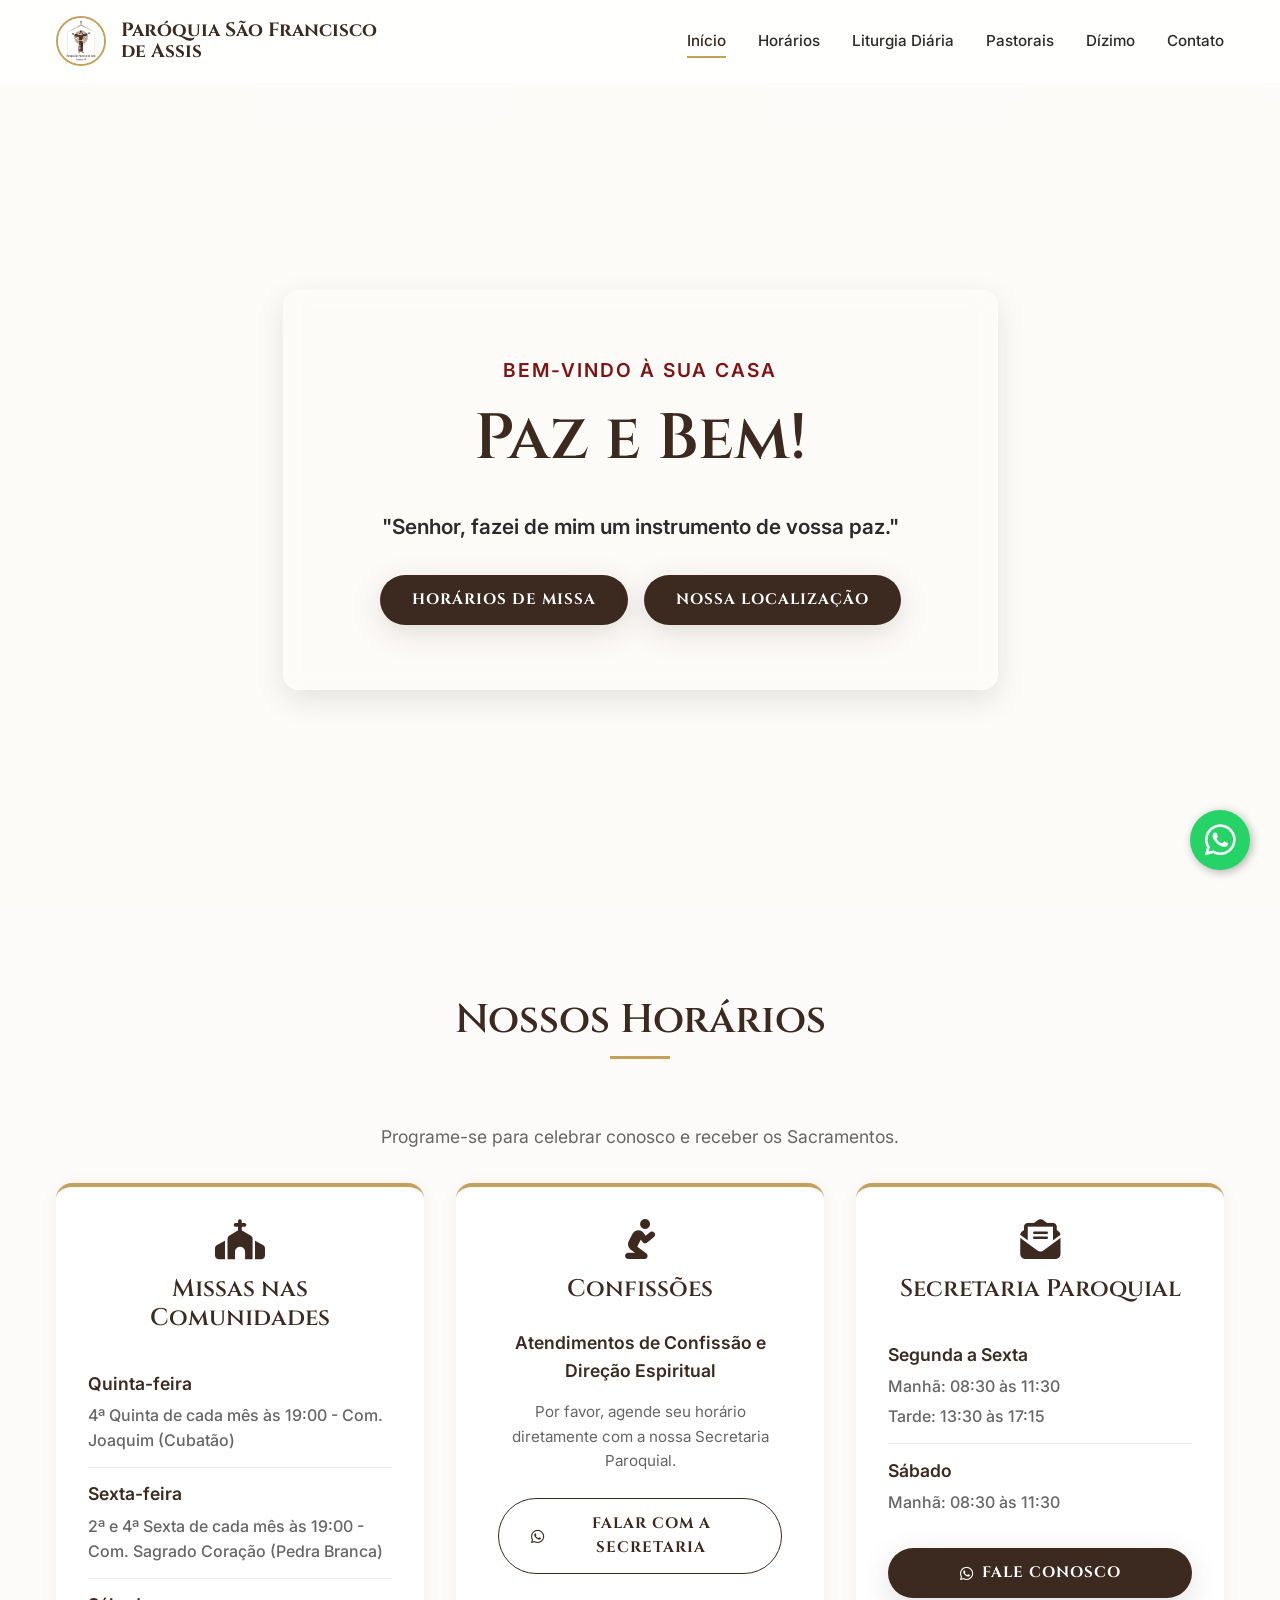
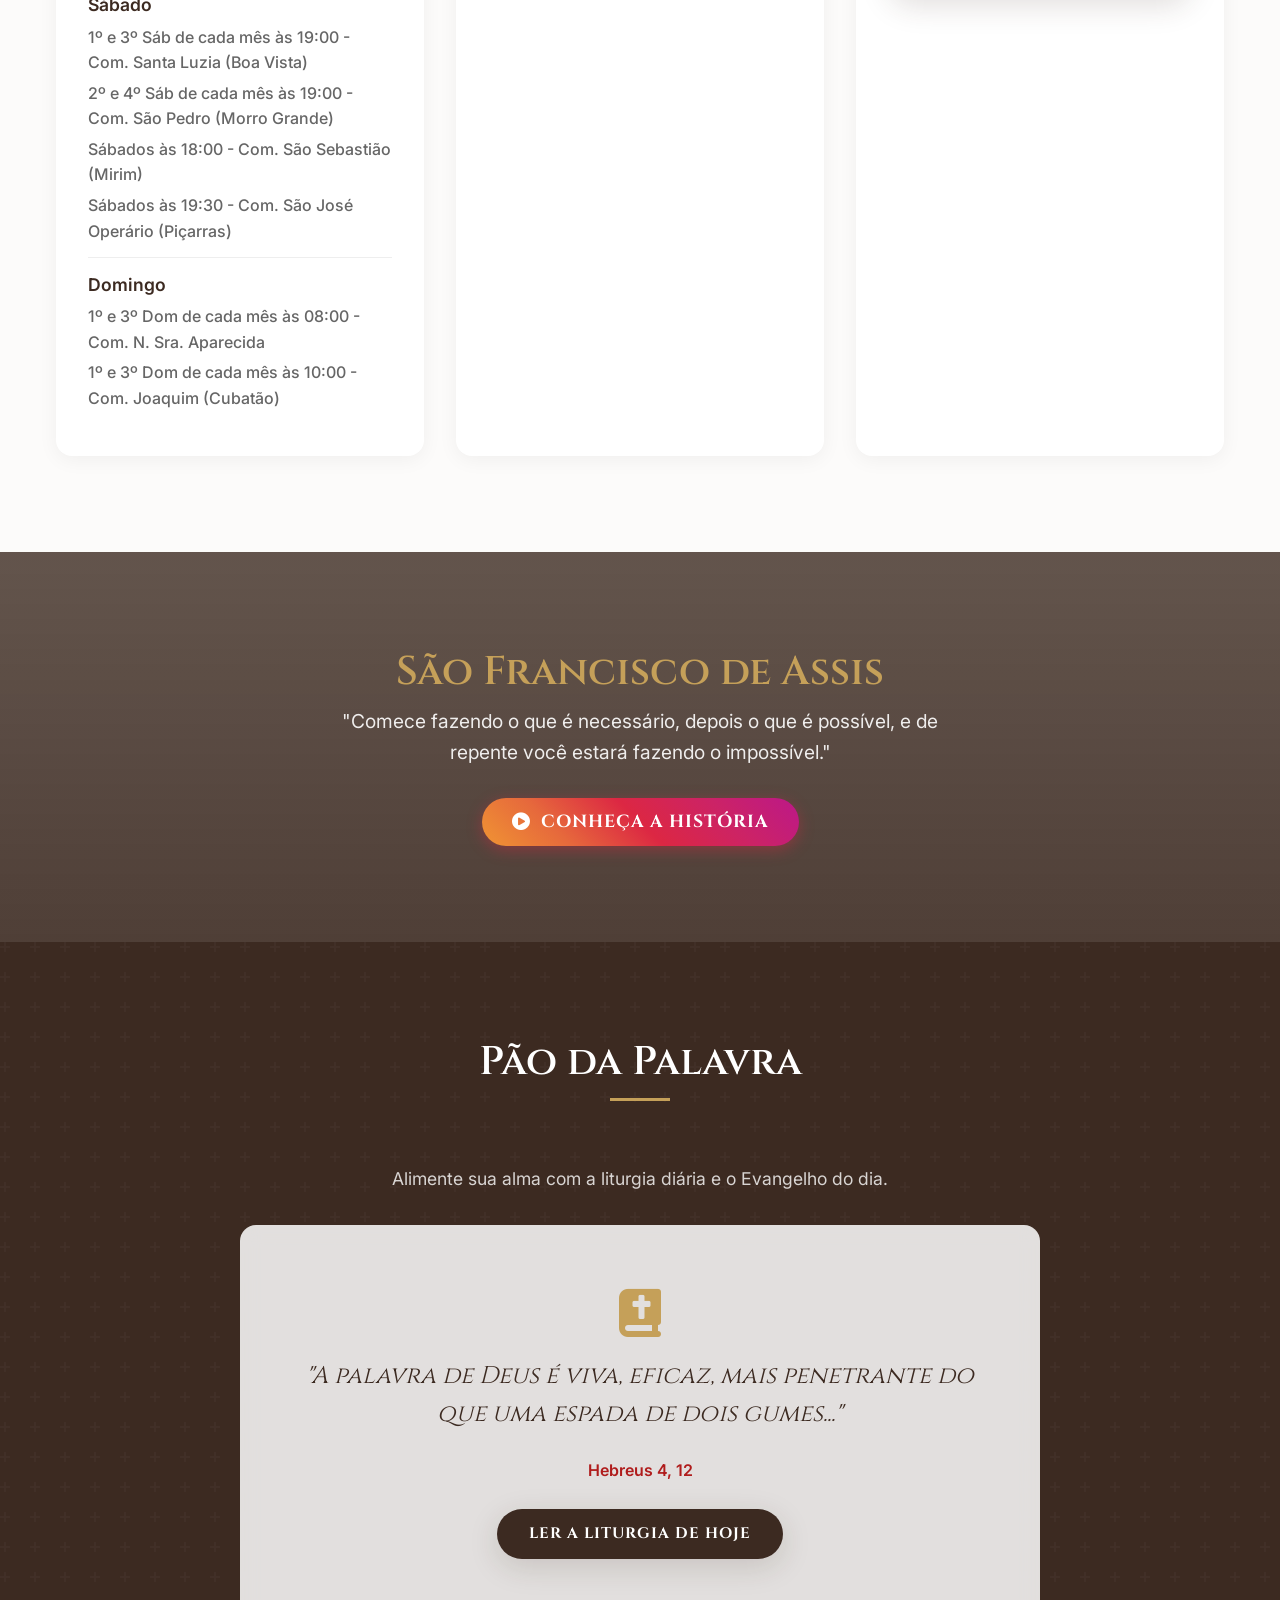
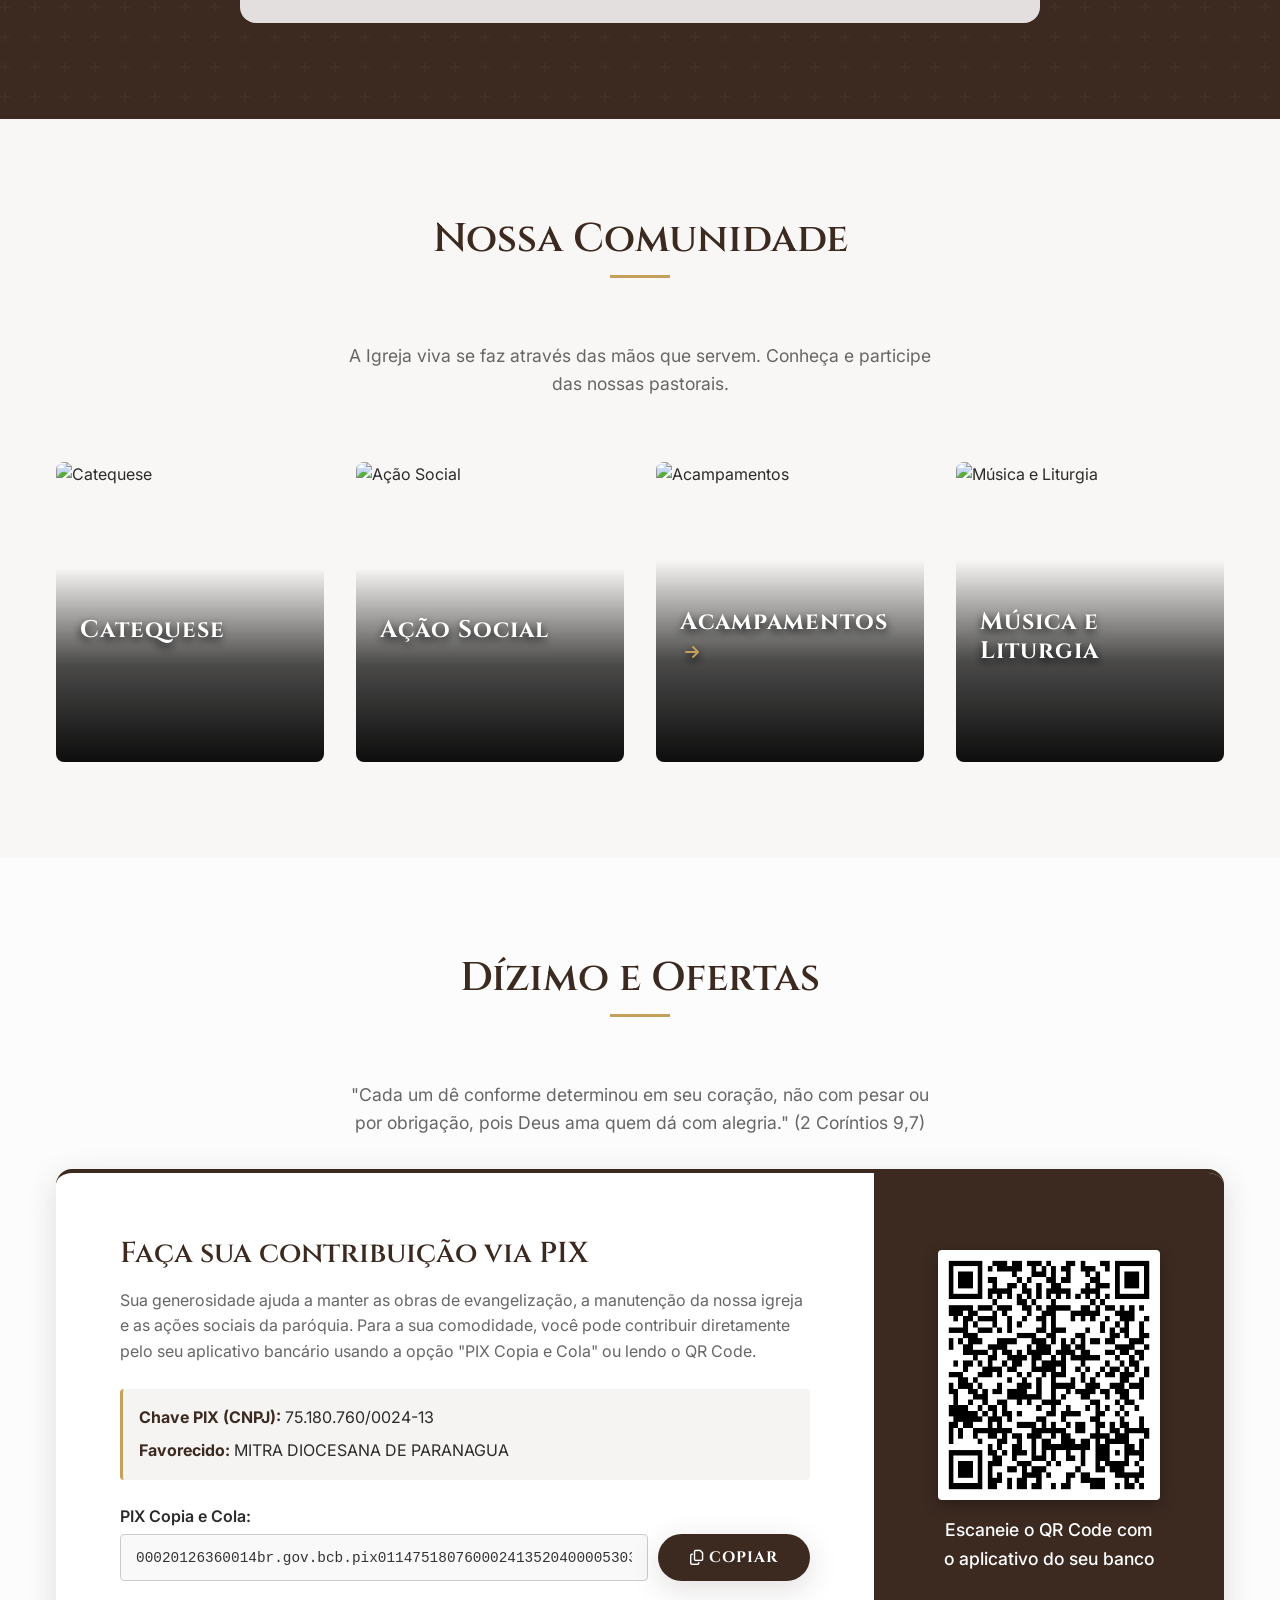
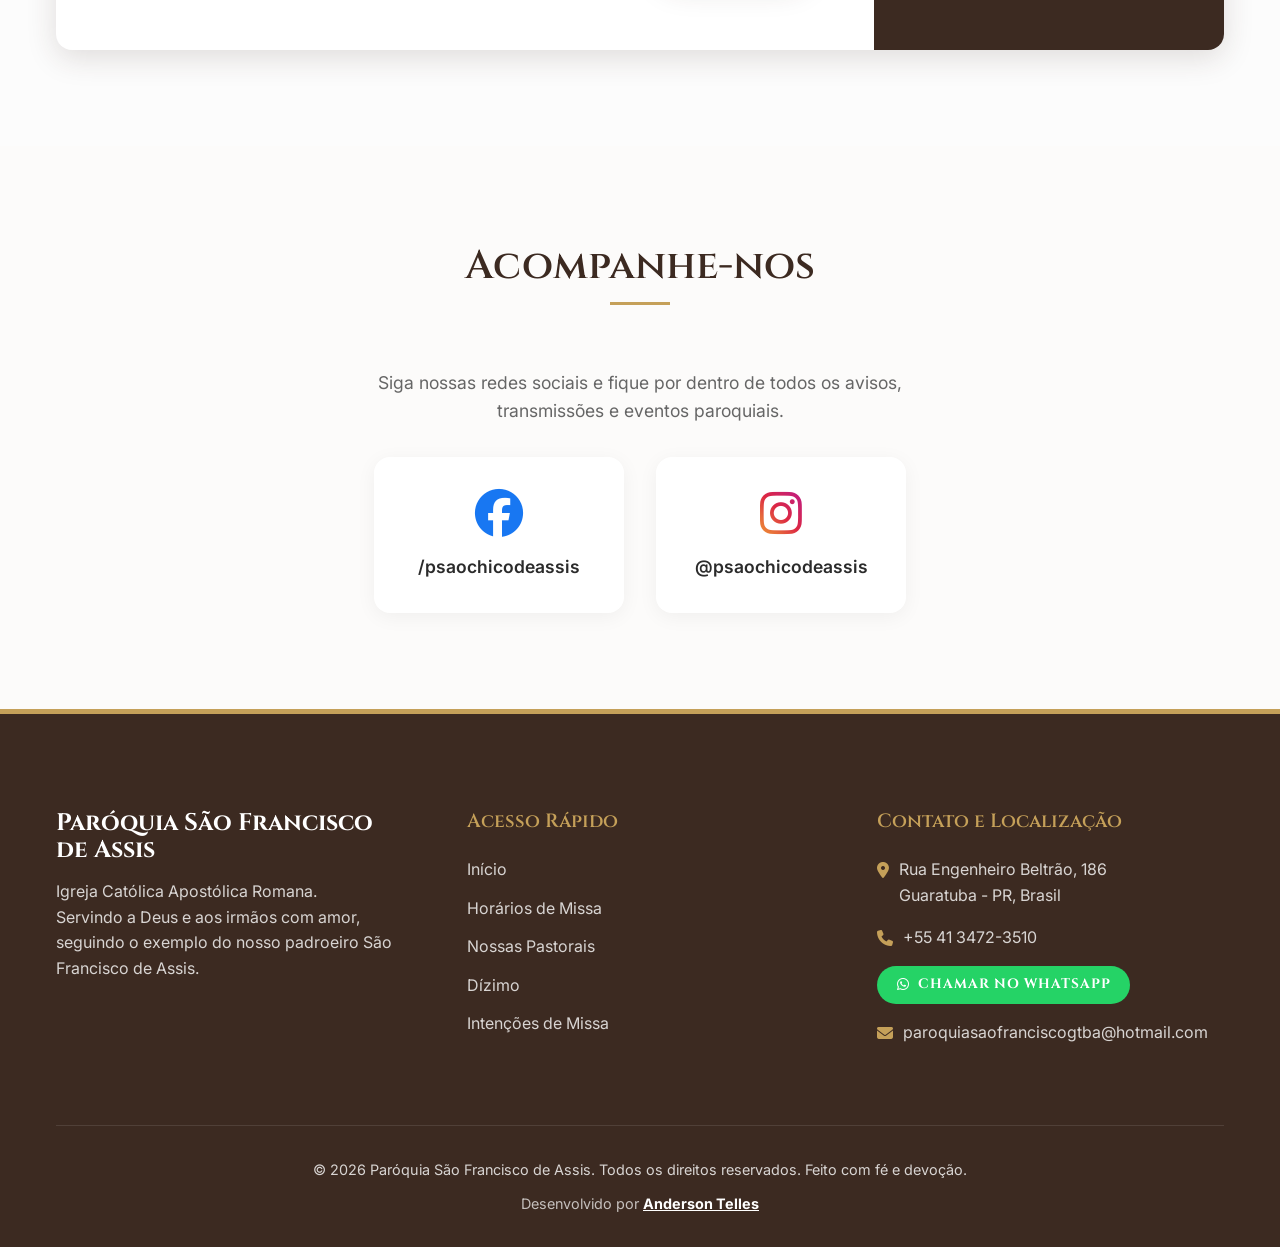
==== index.html @ e95c2e6b "style: cor do subtítulo de confissões e links diretos pro WhatsApp" ====
<!DOCTYPE html>
<html lang="pt-BR">
<head>
    <meta charset="UTF-8">
    <meta name="viewport" content="width=device-width, initial-scale=1.0">
    <title>Paróquia São Francisco de Assis | Guaratuba - PR</title>
    <meta name="description" content="Bem-vindo à Paróquia São Francisco de Assis. Fique por dentro dos horários de missa, sacramentos, liturgia diária e atividades da nossa comunidade.">
    <meta name="robots" content="index, follow">
    <link rel="canonical" href="https://psaofranciscodeassisgtba.com.br/">
    
    <!-- Schema.org JSON-LD para o Google entender que é uma Igreja e exibir Rich Snippets -->
    <script type="application/ld+json">
    {
      "@context": "https://schema.org",
      "@type": "CatholicChurch",
      "name": "Paróquia São Francisco de Assis",
      "image": "https://psaofranciscodeassisgtba.com.br/img/logo.jpg",
      "@id": "https://psaofranciscodeassisgtba.com.br/",
      "url": "https://psaofranciscodeassisgtba.com.br/",
      "telephone": "+554134723510",
      "email": "paroquiasaofranciscogtba@hotmail.com",
      "address": {
        "@type": "PostalAddress",
        "streetAddress": "Rua Engenheiro Beltrão, 186",
        "addressLocality": "Guaratuba",
        "addressRegion": "PR",
        "postalCode": "83280-000",
        "addressCountry": "BR"
      },
      "geo": {
        "@type": "GeoCoordinates",
        "latitude": -25.8878469,
        "longitude": -48.5879046
      }
    }
    </script>
    
    <!-- CSS -->
    <link rel="stylesheet" href="css/style.css?v=5">
    
    <!-- FontAwesome para Ícones -->
    <link rel="stylesheet" href="https://cdnjs.cloudflare.com/ajax/libs/font-awesome/6.4.0/css/all.min.css">
    
    <!-- AOS Animation CSS -->
    <link href="https://unpkg.com/aos@2.3.1/dist/aos.css" rel="stylesheet">
</head>
<body>

    <!-- Header / Navegação -->
    <header class="header">
        <div class="container nav-container">
            <a href="#" class="logo">
                <img src="img/logo.jpg" alt="Logo Paróquia São Francisco de Assis">
                <span class="logo-text">Paróquia São Francisco<br>de Assis</span>
            </a>
            
            <nav class="nav-links">
                <a href="#inicio" class="active">Início</a>
                <a href="#horarios">Horários</a>
                <a href="#liturgia">Liturgia Diária</a>
                <a href="#pastorais">Pastorais</a>
                <a href="#dizimo">Dízimo</a>
                <a href="#contato">Contato</a>
            </nav>
            
            <div class="mobile-toggle">
                <i class="fas fa-bars"></i>
            </div>
        </div>
    </header>

    <!-- Hero Section -->
    <section id="inicio" class="hero">
        <div class="hero-bg"></div>
        <div class="hero-content" data-aos="fade-up" data-aos-duration="1000">
            <span class="hero-subtitle">Bem-vindo à sua Casa</span>
            <h1 class="hero-title">Paz e Bem!</h1>
            <p class="hero-text">"Senhor, fazei de mim um instrumento de vossa paz."</p>
            <div class="hero-buttons">
                <a href="#horarios" class="btn btn-primary">Horários de Missa</a>
                <a href="#contato" class="btn btn-primary">Nossa Localização</a>
            </div>
        </div>
    </section>

    <!-- Horários e Informações -->
    <section id="horarios" class="schedule">
        <div class="container">
            <h2 class="section-title" data-aos="fade-up">Nossos Horários</h2>
            <p class="section-subtitle" data-aos="fade-up" data-aos-delay="100">Programe-se para celebrar conosco e receber os Sacramentos.</p>
            
            <div class="schedule-grid">
                <!-- Missas -->
                <div class="schedule-card" data-aos="fade-up" data-aos-delay="200">
                    <i class="fas fa-church schedule-icon"></i>
                    <h3>Missas nas Comunidades</h3>
                    <div class="time-list">
                        <div class="time-item" style="flex-direction: column; align-items: flex-start; gap: 5px;">
                            <span class="time-day" style="color: var(--color-primary); font-size: 1.1rem;">Quinta-feira</span>
                            <span class="time-hour" style="font-weight: 500; color: var(--color-text-muted);">4ª Quinta de cada mês às 19:00 - Com. Joaquim (Cubatão)</span>
                        </div>
                        <div class="time-item" style="flex-direction: column; align-items: flex-start; gap: 5px;">
                            <span class="time-day" style="color: var(--color-primary); font-size: 1.1rem;">Sexta-feira</span>
                            <span class="time-hour" style="font-weight: 500; color: var(--color-text-muted);">2ª e 4ª Sexta de cada mês às 19:00 - Com. Sagrado Coração (Pedra Branca)</span>
                        </div>
                        <div class="time-item" style="flex-direction: column; align-items: flex-start; gap: 5px;">
                            <span class="time-day" style="color: var(--color-primary); font-size: 1.1rem;">Sábado</span>
                            <span class="time-hour" style="font-weight: 500; color: var(--color-text-muted);">1º e 3º Sáb de cada mês às 19:00 - Com. Santa Luzia (Boa Vista)</span>
                            <span class="time-hour" style="font-weight: 500; color: var(--color-text-muted);">2º e 4º Sáb de cada mês às 19:00 - Com. São Pedro (Morro Grande)</span>
                            <span class="time-hour" style="font-weight: 500; color: var(--color-text-muted);">Sábados às 18:00 - Com. São Sebastião (Mirim)</span>
                            <span class="time-hour" style="font-weight: 500; color: var(--color-text-muted);">Sábados às 19:30 - Com. São José Operário (Piçarras)</span>
                        </div>
                        <div class="time-item" style="flex-direction: column; align-items: flex-start; gap: 5px;">
                            <span class="time-day" style="color: var(--color-primary); font-size: 1.1rem;">Domingo</span>
                            <span class="time-hour" style="font-weight: 500; color: var(--color-text-muted);">1º e 3º Dom de cada mês às 08:00 - Com. N. Sra. Aparecida</span>
                            <span class="time-hour" style="font-weight: 500; color: var(--color-text-muted);">1º e 3º Dom de cada mês às 10:00 - Com. Joaquim (Cubatão)</span>
                        </div>
                    </div>
                </div>
                
                <!-- Confissões -->
                <div class="schedule-card" data-aos="fade-up" data-aos-delay="300">
                    <i class="fas fa-pray schedule-icon"></i>
                    <h3>Confissões</h3>
                    <div style="margin-top: 25px; text-align: center; padding: 0 10px;">
                        <p style="color: var(--color-primary); font-weight: 600; margin-bottom: 15px; font-size: 1.1rem;">Atendimentos de Confissão e Direção Espiritual</p>
                        <p style="color: var(--color-text-muted); font-size: 0.95rem; margin-bottom: 25px;">Por favor, agende seu horário diretamente com a nossa Secretaria Paroquial.</p>
                        <a href="https://wa.me/554134723510" target="_blank" rel="noopener noreferrer" class="btn btn-outline" style="border-color: var(--color-primary); color: var(--color-primary); width: 100%;"><i class="fab fa-whatsapp" style="margin-right: 8px;"></i> Falar com a Secretaria</a>
                    </div>
                </div>
                
                <!-- Secretaria -->
                <div class="schedule-card" data-aos="fade-up" data-aos-delay="400">
                    <i class="fas fa-envelope-open-text schedule-icon"></i>
                    <h3>Secretaria Paroquial</h3>
                    <div class="time-list">
                        <div class="time-item" style="flex-direction: column; align-items: flex-start; gap: 5px;">
                            <span class="time-day" style="color: var(--color-primary); font-size: 1.1rem;">Segunda a Sexta</span>
                            <span class="time-hour" style="font-weight: 500; color: var(--color-text-muted);">Manhã: 08:30 às 11:30</span>
                            <span class="time-hour" style="font-weight: 500; color: var(--color-text-muted);">Tarde: 13:30 às 17:15</span>
                        </div>
                        <div class="time-item" style="flex-direction: column; align-items: flex-start; gap: 5px;">
                            <span class="time-day" style="color: var(--color-primary); font-size: 1.1rem;">Sábado</span>
                            <span class="time-hour" style="font-weight: 500; color: var(--color-text-muted);">Manhã: 08:30 às 11:30</span>
                        </div>
                    </div>
                    <a href="https://wa.me/554134723510" target="_blank" rel="noopener noreferrer" class="btn btn-primary" style="margin-top: 20px; width: 100%;"><i class="fab fa-whatsapp" style="margin-right: 8px;"></i> Fale Conosco</a>
                </div>
            </div>
        </div>
    </section>

    <!-- Conheça o Padroeiro -->
    <section class="patron-banner" style="background: linear-gradient(rgba(60, 42, 33, 0.8), rgba(60, 42, 33, 0.9)), url('img/BG.jpg') center/cover fixed; padding: var(--spacing-xl) 0; text-align: center; color: white;">
        <div class="container" data-aos="zoom-in">
            <h2 style="font-family: var(--font-heading); font-size: 2.5rem; margin-bottom: 10px; color: var(--color-secondary);">São Francisco de Assis</h2>
            <p style="font-size: 1.2rem; max-width: 600px; margin: 0 auto 30px; opacity: 0.9;">"Comece fazendo o que é necessário, depois o que é possível, e de repente você estará fazendo o impossível."</p>
            <button id="open-story-btn" class="btn" style="background: linear-gradient(45deg, #f09433 0%, #e6683c 25%, #dc2743 50%, #cc2366 75%, #bc1888 100%); border: none; color: white; padding: 12px 30px; font-size: 1.1rem; box-shadow: 0 4px 15px rgba(220, 39, 67, 0.4); border-radius: 50px; cursor: pointer;">
                <i class="fas fa-play-circle" style="margin-right: 10px;"></i> Conheça a História
            </button>
        </div>
    </section>
    <!-- Liturgia e Espiritualidade -->
    <section id="liturgia" class="liturgy">
        <div class="container">
            <h2 class="section-title" data-aos="fade-in">Pão da Palavra</h2>
            <p class="section-subtitle" data-aos="fade-in">Alimente sua alma com a liturgia diária e o Evangelho do dia.</p>
            
            <div class="liturgy-content" data-aos="zoom-in">
                <i class="fas fa-book-bible" style="font-size: 3rem; color: var(--color-secondary); margin-bottom: 20px;"></i>
                <p class="liturgy-verse">"A palavra de Deus é viva, eficaz, mais penetrante do que uma espada de dois gumes..."</p>
                <p class="liturgy-ref">Hebreus 4, 12</p>
                <br>
                <a href="#" id="open-liturgy-btn" class="btn btn-primary">Ler a Liturgia de Hoje</a>
            </div>
        </div>
    </section>

    <!-- Pastorais e Movimentos -->
    <section id="pastorais" class="ministries">
        <div class="container">
            <h2 class="section-title" data-aos="fade-up">Nossa Comunidade</h2>
            <p class="section-subtitle" data-aos="fade-up">A Igreja viva se faz através das mãos que servem. Conheça e participe das nossas pastorais.</p>
            
            <div class="ministries-grid">
                <div class="ministry-card" data-aos="fade-up" data-aos-delay="100">
                    <img src="https://images.unsplash.com/photo-1511632765486-a01980e01a18?q=80&w=2070&auto=format&fit=crop" alt="Catequese">
                    <div class="ministry-overlay">
                        <h3>Catequese</h3>
                        <p>Preparando nossas crianças, jovens e adultos para os Sacramentos e para a vida cristã.</p>
                    </div>
                </div>
                
                <div class="ministry-card" data-aos="fade-up" data-aos-delay="200">
                    <img src="https://images.unsplash.com/photo-1469571486292-0ba58a3f068b?q=80&w=2070&auto=format&fit=crop" alt="Ação Social">
                    <div class="ministry-overlay">
                        <h3>Ação Social</h3>
                        <p>Seguindo os passos de São Francisco no cuidado com os mais necessitados da nossa comunidade.</p>
                    </div>
                </div>
                
                <a href="acampamento.html" class="ministry-card" data-aos="fade-up" data-aos-delay="300" style="display: block;">
                    <img src="https://images.unsplash.com/photo-1478131143081-80f7f84ca84d?q=80&w=2070&auto=format&fit=crop" alt="Acampamentos">
                    <div class="ministry-overlay">
                        <h3>Acampamentos <i class="fas fa-arrow-right" style="font-size: 1rem; margin-left: 5px; color: var(--color-secondary);"></i></h3>
                        <p>Sênior, JOAM e FAC. Clique para conhecer e participar dos nossos acampamentos!</p>
                    </div>
                </a>
                
                <div class="ministry-card" data-aos="fade-up" data-aos-delay="400">
                    <img src="https://images.unsplash.com/photo-1504052434569-70ad5836ab65?q=80&w=2070&auto=format&fit=crop" alt="Música e Liturgia">
                    <div class="ministry-overlay">
                        <h3>Música e Liturgia</h3>
                        <p>Animando nossas celebrações para que o povo reze duas vezes ao cantar.</p>
                    </div>
                </div>
            </div>
        </div>
    </section>

    <!-- Dízimo -->
    <section id="dizimo" class="tithe">
        <div class="container">
            <h2 class="section-title" data-aos="fade-up">Dízimo e Ofertas</h2>
            <p class="section-subtitle" data-aos="fade-up">"Cada um dê conforme determinou em seu coração, não com pesar ou por obrigação, pois Deus ama quem dá com alegria." (2 Coríntios 9,7)</p>
            
            <div class="tithe-content" data-aos="zoom-in" data-aos-delay="100">
                <div class="tithe-card">
                    <div class="tithe-info">
                        <h3>Faça sua contribuição via PIX</h3>
                        <p>Sua generosidade ajuda a manter as obras de evangelização, a manutenção da nossa igreja e as ações sociais da paróquia. Para a sua comodidade, você pode contribuir diretamente pelo seu aplicativo bancário usando a opção "PIX Copia e Cola" ou lendo o QR Code.</p>
                        
                        <div class="pix-details">
                            <p><strong>Chave PIX (CNPJ):</strong> <span id="pix-key">75.180.760/0024-13</span></p>
                            <p><strong>Favorecido:</strong> MITRA DIOCESANA DE PARANAGUA</p>
                        </div>
                        
                        <div class="pix-copy-paste">
                            <label for="pix-payload" style="font-weight: 600; margin-bottom: 5px; display: block;">PIX Copia e Cola:</label>
                            <div class="copy-input-container">
                                <input type="text" id="pix-payload" value="00020126360014br.gov.bcb.pix0114751807600024135204000053039865802BR5925PAROQUIA_DE_SO_FRANCISCO_6009Guaratuba610983280-00062100506bancos630427AB" readonly>
                                <button id="copy-pix-btn" class="btn btn-primary" title="Copiar código PIX">
                                    <i class="far fa-copy" style="margin-right: 5px;"></i> Copiar
                                </button>
                            </div>
                            <small class="copy-feedback" id="copy-feedback">Código copiado com sucesso!</small>
                        </div>
                    </div>
                    <div class="tithe-qr">
                        <img src="img/qrcode-pix.png" alt="QR Code PIX Dízimo" class="qr-code">
                        <p>Escaneie o QR Code com o aplicativo do seu banco</p>
                    </div>
                </div>
            </div>
        </div>
    </section>

    <!-- Social Media Section -->
    <section class="social-section" data-aos="fade-up">
        <div class="container">
            <h2 class="section-title">Acompanhe-nos</h2>
            <p class="section-subtitle">Siga nossas redes sociais e fique por dentro de todos os avisos, transmissões e eventos paroquiais.</p>
            
            <div class="social-links-large">
                <a href="https://www.facebook.com/psaochicodeassis" target="_blank" rel="noopener noreferrer" class="social-box facebook">
                    <i class="fab fa-facebook"></i>
                    <span>/psaochicodeassis</span>
                </a>
                
                <a href="https://www.instagram.com/psaochicodeassis/" target="_blank" rel="noopener noreferrer" class="social-box instagram">
                    <i class="fab fa-instagram"></i>
                    <span>@psaochicodeassis</span>
                </a>
            </div>
        </div>
    </section>

    <!-- Footer / Contato -->
    <footer id="contato" class="footer">
        <div class="container">
            <div class="footer-grid">
                <div class="footer-brand">
                    <span class="logo-text" style="font-family: var(--font-heading); font-size: 1.5rem;">Paróquia São Francisco de Assis</span>
                    <p style="margin-top: 15px;">Igreja Católica Apostólica Romana.<br>Servindo a Deus e aos irmãos com amor, seguindo o exemplo do nosso padroeiro São Francisco de Assis.</p>
                </div>
                
                <div class="footer-links">
                    <h4>Acesso Rápido</h4>
                    <ul>
                        <li><a href="#inicio">Início</a></li>
                        <li><a href="#horarios">Horários de Missa</a></li>
                        <li><a href="#pastorais">Nossas Pastorais</a></li>
                        <li><a href="#dizimo">Dízimo</a></li>
                        <li><a href="#">Intenções de Missa</a></li>
                    </ul>
                </div>
                
                <div class="footer-contact">
                    <h4>Contato e Localização</h4>
                    <ul class="contact-info">
                        <li>
                            <i class="fas fa-map-marker-alt"></i>
                            <span><a href="https://www.google.com/maps/place/Par%C3%B3quia+S%C3%A3o+Francisco+de+Assis/@-25.8874442,-48.5877941,19.75z/data=!4m14!1m7!3m6!1s0x94dbfa9ac2def11d:0x2148279da99a5dc6!2sR.+Eng.+Beltr%C3%A3o,+186+-+Guaratuba,+PR,+83280-000!3b1!8m2!3d-25.8878469!4d-48.5879046!3m5!1s0x94dbfbd064d6f213:0x82356a693c4c5adc!8m2!3d-25.8873222!4d-48.5873674!16s%2Fg%2F11l31njyw0?entry=ttu&g_ep=EgoyMDI2MDQyOC4wIKXMDSoASAFQAw%3D%3D" target="_blank" rel="noopener noreferrer" style="color: inherit;">Rua Engenheiro Beltrão, 186<br>Guaratuba - PR, Brasil</a></span>
                        </li>
                        <li>
                            <i class="fas fa-phone"></i>
                            <span>+55 41 3472-3510</span>
                        </li>
                        <li style="margin-top: 15px;">
                            <a href="https://wa.me/554134723510" id="footer-whatsapp-btn" target="_blank" rel="noopener noreferrer" class="btn" style="background-color: #25d366; color: white; padding: 0.5rem 1.2rem; font-size: 0.85rem;">
                                <i class="fab fa-whatsapp" style="margin-right: 8px; margin-top: 0; color: white;"></i> Chamar no WhatsApp
                            </a>
                        </li>
                        <li>
                            <i class="fas fa-envelope"></i>
                            <span><a href="mailto:paroquiasaofranciscogtba@hotmail.com" style="color: inherit;">paroquiasaofranciscogtba@hotmail.com</a></span>
                        </li>
                    </ul>
                </div>
            </div>
            
            <div class="footer-bottom">
                <p>&copy; 2026 Paróquia São Francisco de Assis. Todos os direitos reservados. Feito com fé e devoção.</p>
                <p style="margin-top: 10px; font-size: 0.9rem; color: rgba(255, 255, 255, 0.7);">Desenvolvido por <a href="https://wa.me/5541935000928?text=Ol%C3%A1%2C%20vim%20atrav%C3%A9s%20do%20site%20da%20par%C3%B3quia%20s%C3%A3o%20francisco%20de%20assis..." target="_blank" rel="noopener noreferrer" style="color: #ffffff; font-weight: bold; text-decoration: underline;">Anderson Telles</a></p>
            </div>
        </div>
    </footer>

    <!-- Liturgy Modal -->
    <div id="liturgyModal" class="modal">
        <div class="modal-content">
            <span class="close-modal">&times;</span>
            <div id="liturgy-loading" style="text-align: center; padding: 20px;">
                <i class="fas fa-spinner fa-spin" style="font-size: 3rem; color: var(--color-secondary);"></i>
                <p style="margin-top: 15px; font-weight: 500;">Preparando a Mesa da Palavra...</p>
            </div>
            <div id="liturgy-data" style="display: none;">
                <h2 id="liturgy-title" style="margin-bottom: 5px; color: var(--color-primary); font-family: var(--font-heading);"></h2>
                <p id="liturgy-color" style="font-size: 0.95rem; color: var(--color-text-muted); margin-bottom: 25px;"></p>
                
                <div class="liturgy-section">
                    <h3 id="pl-title" style="color: var(--color-accent); margin-bottom: 5px; font-size: 1.3rem;"></h3>
                    <p id="pl-ref" style="font-weight: 600; font-size: 0.9rem; margin-bottom: 10px; color: var(--color-secondary);"></p>
                    <p id="pl-text" style="margin-bottom: 20px; line-height: 1.8;"></p>
                </div>

                <div class="liturgy-section">
                    <h3 style="color: var(--color-accent); margin-bottom: 5px; font-size: 1.3rem;">Salmo Responsorial</h3>
                    <p id="slm-ref" style="font-weight: 600; font-size: 0.9rem; margin-bottom: 10px; color: var(--color-secondary);"></p>
                    <p id="slm-refrao" style="font-style: italic; font-weight: bold; margin-bottom: 15px; font-size: 1.1rem; text-align: center;"></p>
                    <p id="slm-text" style="margin-bottom: 20px; line-height: 1.8; text-align: center;"></p>
                </div>

                <div id="sl-container" class="liturgy-section" style="display: none;">
                    <h3 id="sl-title" style="color: var(--color-accent); margin-bottom: 5px; font-size: 1.3rem;"></h3>
                    <p id="sl-ref" style="font-weight: 600; font-size: 0.9rem; margin-bottom: 10px; color: var(--color-secondary);"></p>
                    <p id="sl-text" style="margin-bottom: 20px; line-height: 1.8;"></p>
                </div>

                <div class="liturgy-section" style="border-bottom: none;">
                    <h3 id="ev-title" style="color: var(--color-accent); margin-bottom: 5px; font-size: 1.3rem;"></h3>
                    <p id="ev-ref" style="font-weight: 600; font-size: 0.9rem; margin-bottom: 10px; color: var(--color-secondary);"></p>
                    <p id="ev-text" style="margin-bottom: 20px; font-weight: 500; line-height: 1.8;"></p>
                </div>
            </div>
            <div id="liturgy-error" style="display: none; text-align: center; padding: 20px;">
                <i class="fas fa-exclamation-circle" style="font-size: 3rem; color: var(--color-accent); margin-bottom: 15px;"></i>
                <p style="margin-bottom: 20px; font-weight: 500;">Não foi possível carregar a liturgia automaticamente neste momento.</p>
                <a href="https://liturgia.cancaonova.com/pb/" target="_blank" rel="noopener noreferrer" class="btn btn-primary">Ler no site da Canção Nova</a>
            </div>
        </div>
    </div>

    <!-- WhatsApp Floating Button -->
    <a href="https://wa.me/554134723510" class="whatsapp-float" target="_blank" rel="noopener noreferrer" aria-label="Fale conosco pelo WhatsApp">
        <i class="fab fa-whatsapp"></i>
    </a>

    <!-- Story Modal -->
    <div id="story-modal" class="story-modal">
        <div class="story-container">
            <!-- Fechar -->
            <button id="close-story" class="story-close"><i class="fas fa-times"></i></button>
            
            <!-- Barra superior: Nome e Ícone -->
            <div class="story-header">
                <img src="img/logo.jpg" alt="Logo" class="story-avatar">
                <span class="story-username">São Francisco de Assis</span>
            </div>

            <!-- Barrinhas de Progresso -->
            <div class="story-progress-container">
                <div class="story-progress-bar"><div class="story-progress-fill"></div></div>
                <div class="story-progress-bar"><div class="story-progress-fill"></div></div>
                <div class="story-progress-bar"><div class="story-progress-fill"></div></div>
                <div class="story-progress-bar"><div class="story-progress-fill"></div></div>
                <div class="story-progress-bar"><div class="story-progress-fill"></div></div>
                <div class="story-progress-bar"><div class="story-progress-fill"></div></div>
            </div>

            <!-- Imagem -->
            <div class="story-image-wrapper">
                <img id="story-image" src="img/1.jpg" alt="História">
            </div>

            <!-- Áreas de toque -->
            <div id="story-prev" class="story-touch-left"></div>
            <div id="story-next" class="story-touch-right">
                <i class="fas fa-chevron-right story-hint-arrow"></i>
            </div>
        </div>
    </div>

    <!-- Scripts -->
    <!-- AOS Animation Library -->
    <script src="https://unpkg.com/aos@2.3.1/dist/aos.js"></script>
    <script src="js/main.js"></script>
</body>
</html>
---- css/style.css ----
@import url('https://fonts.googleapis.com/css2?family=Cinzel:wght@400;600;700&family=Inter:wght@300;400;500;600&display=swap');
@import './variables.css';

/* ==========================================================================
   RESET & BASE
   ========================================================================== */
* {
    margin: 0;
    padding: 0;
    box-sizing: border-box;
}

html {
    scroll-behavior: smooth;
}

body {
    font-family: var(--font-body);
    background-color: var(--color-background);
    color: var(--color-text-main);
    line-height: 1.6;
    overflow-x: hidden;
}

h1, h2, h3, h4, h5, h6 {
    font-family: var(--font-heading);
    font-weight: 600;
    color: var(--color-primary);
    line-height: 1.2;
}

a {
    text-decoration: none;
    color: inherit;
    transition: var(--transition-smooth);
}

ul {
    list-style: none;
}

img {
    max-width: 100%;
    height: auto;
    display: block;
}

/* ==========================================================================
   UTILITY CLASSES
   ========================================================================== */
.container {
    width: 100%;
    max-width: 1200px;
    margin: 0 auto;
    padding: 0 var(--spacing-sm);
}

.section-title {
    text-align: center;
    margin-bottom: var(--spacing-lg);
    font-size: 2.5rem;
    position: relative;
    padding-bottom: 15px;
}

.section-title::after {
    content: '';
    position: absolute;
    bottom: 0;
    left: 50%;
    transform: translateX(-50%);
    width: 60px;
    height: 3px;
    background-color: var(--color-secondary);
}

.section-subtitle {
    text-align: center;
    color: var(--color-text-muted);
    margin-bottom: var(--spacing-md);
    font-size: 1.1rem;
    max-width: 600px;
    margin-left: auto;
    margin-right: auto;
}

.btn {
    display: inline-flex;
    align-items: center;
    justify-content: center;
    padding: 0.8rem 2rem;
    border-radius: 50px;
    font-weight: bold;
    font-family: var(--font-heading);
    text-transform: uppercase;
    letter-spacing: 1px;
    cursor: pointer;
    border: none;
    transition: var(--transition-smooth);
    font-size: 0.95rem;
}

.btn-primary {
    background-color: var(--color-primary);
    color: var(--color-surface);
    box-shadow: var(--shadow-medium);
}

.btn-primary:hover {
    background-color: var(--color-secondary);
    transform: translateY(-2px);
    color: #fff;
}

.btn-outline {
    background-color: transparent;
    color: var(--color-surface);
    border: 1px solid var(--color-surface);
}

.btn-outline:hover {
    background-color: var(--color-surface);
    color: var(--color-primary);
}

/* ==========================================================================
   HEADER & NAVIGATION
   ========================================================================== */
.header {
    position: fixed;
    top: 0;
    left: 0;
    width: 100%;
    z-index: 1000;
    background: var(--glass-bg);
    backdrop-filter: var(--glass-blur);
    -webkit-backdrop-filter: var(--glass-blur);
    border-bottom: var(--glass-border);
    transition: var(--transition-smooth);
    padding: var(--spacing-sm) 0;
}

.header.scrolled {
    padding: var(--spacing-xs) 0;
    box-shadow: var(--shadow-soft);
}

.nav-container {
    display: flex;
    justify-content: space-between;
    align-items: center;
}

.logo {
    display: flex;
    align-items: center;
    gap: 15px;
}

.logo img {
    height: 50px;
    width: 50px;
    border-radius: 50%;
    object-fit: cover;
    border: 2px solid var(--color-secondary);
}

.logo-text {
    font-family: var(--font-heading);
    font-size: 1.2rem;
    font-weight: 700;
    color: var(--color-primary);
    line-height: 1.1;
}

.nav-links {
    display: flex;
    gap: var(--spacing-md);
}

.nav-links a {
    font-weight: 500;
    font-size: 0.95rem;
    color: var(--color-text-main);
    position: relative;
}

.nav-links a::after {
    content: '';
    position: absolute;
    bottom: -5px;
    left: 0;
    width: 0;
    height: 2px;
    background-color: var(--color-secondary);
    transition: var(--transition-smooth);
}

.nav-links a:hover::after,
.nav-links a.active::after {
    width: 100%;
}

.nav-links a:hover,
.nav-links a.active {
    color: var(--color-primary);
}

.mobile-toggle {
    display: none;
    font-size: 1.5rem;
    color: var(--color-primary);
    cursor: pointer;
}

/* ==========================================================================
   HERO SECTION
   ========================================================================== */
.hero {
    height: 100vh;
    min-height: 600px;
    position: relative;
    display: flex;
    align-items: center;
    justify-content: center;
    text-align: center;
    color: var(--color-surface);
    padding-top: 80px; /* Offset for header */
}

.hero-bg {
    position: absolute;
    top: 0;
    left: 0;
    width: 100%;
    height: 100%;
    background-image: linear-gradient(rgba(253, 251, 247, 0.4), rgba(253, 251, 247, 0.7)), url('../img/BG.jpg');
    background-size: cover;
    background-position: top center;
    background-attachment: fixed;
    z-index: -1;
    /* Otimização: cor de fundo como fallback e performance rendering */
    background-color: var(--color-background);
    will-change: transform;
}

.hero-content {
    max-width: 800px;
    padding: 0 var(--spacing-sm);
}

#inicio .hero-content {
    background: rgba(253, 251, 247, 0.55);
    padding: var(--spacing-lg) var(--spacing-xl);
    border-radius: var(--radius-lg);
    backdrop-filter: blur(10px);
    box-shadow: 0 10px 30px rgba(0,0,0,0.1);
    border: 1px solid rgba(255, 255, 255, 0.5);
    margin: 0 var(--spacing-md);
}

@media (max-width: 768px) {
    #inicio .hero-content {
        padding: var(--spacing-md);
        margin: 0 var(--spacing-sm);
    }
}

.hero-subtitle {
    font-size: 1.2rem;
    letter-spacing: 2px;
    text-transform: uppercase;
    margin-bottom: 1rem;
    color: #801313; /* Vermelho Cardeal forçado para contraste na foto clara */
    display: block;
    font-weight: 600;
}

.hero-title {
    font-size: 4rem;
    color: #3c2a21; /* Marrom Profundo forçado para contraste na foto clara */
    margin-bottom: var(--spacing-md);
    text-shadow: none;
}

.hero-text {
    font-size: 1.3rem;
    margin-bottom: var(--spacing-md);
    color: #2b2b2b; /* Escuro forçado para que não suma no modo escuro do celular */
    font-weight: 600;
}

.hero-buttons {
    display: flex;
    gap: 1rem;
    justify-content: center;
}

.hero .btn-outline {
    color: #3c2a21;
    border-color: #3c2a21;
}

.hero .btn-outline:hover {
    background-color: #3c2a21;
    color: #ffffff;
}

/* ==========================================================================
   SCHEDULE SECTION (Horários)
   ========================================================================== */
.schedule {
    padding: var(--spacing-xl) 0;
    background-color: var(--color-background);
}

.schedule-grid {
    display: grid;
    grid-template-columns: repeat(auto-fit, minmax(300px, 1fr));
    gap: var(--spacing-md);
}

.schedule-card {
    background: var(--color-surface);
    border-radius: var(--radius-lg);
    padding: var(--spacing-md);
    box-shadow: var(--shadow-soft);
    text-align: center;
    transition: var(--transition-smooth);
    border-top: 4px solid var(--color-secondary);
}

.schedule-card:hover {
    transform: translateY(-10px);
    box-shadow: var(--shadow-medium);
}

.schedule-icon {
    font-size: 2.5rem;
    color: var(--color-primary);
    margin-bottom: 1rem;
}

.schedule-card h3 {
    margin-bottom: 1.5rem;
    font-size: 1.5rem;
}

.time-list {
    text-align: left;
}

.time-item {
    display: flex;
    justify-content: space-between;
    padding: 0.8rem 0;
    border-bottom: 1px solid #eee;
}

.time-item:last-child {
    border-bottom: none;
}

.time-day {
    font-weight: 600;
    color: var(--color-text-main);
}

.time-hour {
    color: var(--color-accent);
    font-weight: 500;
}

/* ==========================================================================
   LITURGY SECTION (Liturgia)
   ========================================================================== */
.liturgy {
    padding: var(--spacing-xl) 0;
    background-color: var(--color-primary);
    color: var(--color-surface);
    position: relative;
}

.liturgy::before {
    content: '';
    position: absolute;
    top: 0;
    left: 0;
    width: 100%;
    height: 100%;
    background-image: url('data:image/svg+xml,%3Csvg width="60" height="60" viewBox="0 0 60 60" xmlns="http://www.w3.org/2000/svg"%3E%3Cg fill="none" fill-rule="evenodd"%3E%3Cg fill="%23ffffff" fill-opacity="0.05"%3E%3Cpath d="M36 34v-4h-2v4h-4v2h4v4h2v-4h4v-2h-4zm0-30V0h-2v4h-4v2h4v4h2V6h4V4h-4zM6 34v-4H4v4H0v2h4v4h2v-4h4v-2H6zM6 4V0H4v4H0v2h4v4h2V6h4V4H6z"/%3E%3C/g%3E%3C/g%3E%3C/svg%3E');
    opacity: 0.5;
}

.liturgy .section-title {
    color: var(--color-surface);
}

.liturgy .section-subtitle {
    color: rgba(255, 255, 255, 0.8);
}

.liturgy-content {
    background: var(--glass-bg);
    backdrop-filter: var(--glass-blur);
    padding: var(--spacing-lg);
    border-radius: var(--radius-lg);
    text-align: center;
    color: var(--color-text-main);
    max-width: 800px;
    margin: 0 auto;
    position: relative;
    z-index: 1;
}

.liturgy-verse {
    font-size: 1.5rem;
    font-style: italic;
    margin-bottom: 1.5rem;
    color: var(--color-primary);
    font-family: var(--font-heading);
}

.liturgy-ref {
    font-weight: 600;
    color: var(--color-accent);
}

/* ==========================================================================
   MINISTRIES (Pastorais)
   ========================================================================== */
.ministries {
    padding: var(--spacing-xl) 0;
    background-color: #f9f7f5;
}

.ministries-grid {
    display: grid;
    grid-template-columns: repeat(auto-fit, minmax(250px, 1fr));
    gap: var(--spacing-md);
    margin-top: var(--spacing-lg);
}

.ministry-card {
    position: relative;
    border-radius: var(--radius-md);
    overflow: hidden;
    height: 300px;
    cursor: pointer;
}

.ministry-card img {
    width: 100%;
    height: 100%;
    object-fit: cover;
    transition: transform 0.5s ease;
}

.ministry-overlay {
    position: absolute;
    bottom: 0;
    left: 0;
    width: 100%;
    padding: 3rem 1.5rem 1.5rem;
    background: linear-gradient(to top, rgba(0,0,0,0.95) 0%, rgba(0,0,0,0.7) 50%, rgba(0,0,0,0) 100%);
    transition: var(--transition-smooth);
}

.ministry-overlay h3 {
    color: #ffffff;
    margin-bottom: 0.5rem;
    font-size: 1.5rem;
    font-weight: 700;
    text-shadow: 0 4px 10px rgba(0,0,0,1);
    letter-spacing: 1px;
}

.ministry-overlay p {
    color: #f0f0f0;
    font-size: 0.95rem;
    line-height: 1.4;
    text-shadow: 0 2px 5px rgba(0,0,0,1);
    opacity: 0;
    transform: translateY(20px);
    transition: var(--transition-smooth);
}

.ministry-card:hover img {
    transform: scale(1.1);
}

.ministry-card:hover .ministry-overlay p {
    opacity: 1;
    transform: translateY(0);
}

/* ==========================================================================
   SOCIAL INTEGRATION
   ========================================================================== */
.social-section {
    padding: var(--spacing-xl) 0;
    text-align: center;
}

.social-links-large {
    display: flex;
    justify-content: center;
    gap: var(--spacing-md);
    margin-top: var(--spacing-md);
}

.social-box {
    display: flex;
    flex-direction: column;
    align-items: center;
    padding: 2rem;
    background: var(--color-surface);
    border-radius: var(--radius-lg);
    box-shadow: var(--shadow-soft);
    width: 250px;
    transition: var(--transition-smooth);
}

.social-box:hover {
    transform: translateY(-5px);
    box-shadow: var(--shadow-medium);
}

.social-box i {
    font-size: 3rem;
    margin-bottom: 1rem;
}

.social-box.facebook i {
    color: #1877f2;
}

.social-box.instagram i {
    background: -webkit-linear-gradient(45deg, #f09433 0%, #e6683c 25%, #dc2743 50%, #cc2366 75%, #bc1888 100%);
    -webkit-background-clip: text;
    -webkit-text-fill-color: transparent;
}

.social-box span {
    font-weight: 600;
    font-size: 1.1rem;
}

/* ==========================================================================
   FOOTER
   ========================================================================== */
.footer {
    background-color: var(--color-primary);
    color: rgba(255, 255, 255, 0.8);
    padding: var(--spacing-xl) 0 var(--spacing-md);
    border-top: 5px solid var(--color-secondary);
}

.footer-grid {
    display: grid;
    grid-template-columns: repeat(auto-fit, minmax(250px, 1fr));
    gap: var(--spacing-lg);
    margin-bottom: var(--spacing-lg);
}

.footer-brand .logo-text {
    color: var(--color-surface);
    margin-bottom: 1rem;
    display: block;
}

.footer h4 {
    color: var(--color-secondary);
    font-family: var(--font-heading);
    font-size: 1.2rem;
    margin-bottom: 1.5rem;
}

.footer-links li {
    margin-bottom: 0.8rem;
}

.footer-links a:hover {
    color: var(--color-secondary);
    padding-left: 5px;
}

.contact-info li {
    display: flex;
    align-items: flex-start;
    gap: 10px;
    margin-bottom: 1rem;
}

.contact-info i {
    color: var(--color-secondary);
    margin-top: 5px;
}

.footer-bottom {
    text-align: center;
    padding-top: var(--spacing-md);
    border-top: 1px solid rgba(255, 255, 255, 0.1);
    font-size: 0.9rem;
}

/* ==========================================================================
   WHATSAPP FLOATING BUTTON
   ========================================================================== */
.whatsapp-float {
    position: fixed;
    width: 60px;
    height: 60px;
    bottom: 30px;
    right: 30px;
    background-color: #25d366;
    color: #FFF;
    border-radius: 50px;
    text-align: center;
    font-size: 35px;
    box-shadow: 2px 2px 10px rgba(0,0,0,0.3);
    z-index: 1000;
    display: flex;
    align-items: center;
    justify-content: center;
    transition: var(--transition-smooth);
}

.whatsapp-float:hover {
    background-color: #1ebe57;
    transform: scale(1.1);
    color: #FFF;
}

/* ==========================================================================
   MODAL LITURGIA
   ========================================================================== */
.modal {
    display: none; 
    position: fixed; 
    z-index: 2000; 
    left: 0;
    top: 0;
    width: 100%; 
    height: 100%; 
    overflow: auto; 
    background-color: rgba(0,0,0,0.6); 
    backdrop-filter: blur(3px);
    -webkit-backdrop-filter: blur(3px);
    opacity: 0;
    transition: opacity 0.3s ease;
}

.modal.show {
    display: block;
    opacity: 1;
}

.modal-content {
    background-color: var(--color-surface);
    margin: 5% auto; 
    padding: 40px;
    border-radius: var(--radius-md);
    width: 90%;
    max-width: 800px;
    position: relative;
    box-shadow: 0 10px 30px rgba(0,0,0,0.3);
    transform: translateY(-20px);
    transition: transform 0.3s ease;
}

.modal.show .modal-content {
    transform: translateY(0);
}

.close-modal {
    color: #aaa;
    position: absolute;
    top: 15px;
    right: 20px;
    font-size: 28px;
    font-weight: bold;
    cursor: pointer;
    transition: color 0.2s;
}

.close-modal:hover,
.close-modal:focus {
    color: var(--color-accent);
    text-decoration: none;
}

.liturgy-section {
    border-bottom: 1px solid #eaeaea;
    padding-bottom: 20px;
    margin-bottom: 20px;
}

.liturgy-section h3 {
    text-shadow: 
        -1px -1px 0 rgba(255, 255, 255, 0.9),  
         1px -1px 0 rgba(255, 255, 255, 0.9),
        -1px  1px 0 rgba(255, 255, 255, 0.9),
         1px  1px 0 rgba(255, 255, 255, 0.9),
         0 2px 5px rgba(0,0,0,0.15); /* Contorno branco e leve sombra para máximo contraste */
}

/* ==========================================================================
   ACAMPAMENTOS (Camp Page)
   ========================================================================== */
.camp-grid {
    display: grid;
    grid-template-columns: 1fr 1fr;
    gap: var(--spacing-lg);
    align-items: center;
}

.camp-grid.reverse {
    direction: rtl;
}

.camp-grid.reverse > * {
    direction: ltr;
}

.camp-flyer img {
    width: 100%;
    max-width: 500px;
    margin: 0 auto;
    display: block;
    transition: var(--transition-smooth);
}

.camp-flyer img:hover {
    transform: scale(1.02);
}

/* ==========================================================================
   RESPONSIVE
   ========================================================================== */
@media (max-width: 768px) {
    .nav-links {
        position: fixed;
        top: 70px;
        left: -100%;
        width: 100%;
        height: calc(100vh - 70px);
        background: var(--color-surface);
        flex-direction: column;
        align-items: center;
        justify-content: center;
        transition: 0.4s ease;
    }

    .nav-links.active {
        left: 0;
    }

    .nav-links a {
        font-size: 1.2rem;
    }

    .mobile-toggle {
        display: block;
    }

    .hero-title {
        font-size: 2.5rem;
    }
    
    .hero-buttons {
        flex-direction: column;
    }
    
    .social-links-large {
        flex-direction: column;
        align-items: center;
    }

    .whatsapp-float {
        width: 50px;
        height: 50px;
        bottom: 20px;
        right: 20px;
        font-size: 30px;
    }

    .modal-content {
        padding: 25px 15px;
        margin: 10% auto;
    }

    .camp-grid {
        grid-template-columns: 1fr;
        gap: var(--spacing-md);
    }

    .camp-grid.reverse {
        direction: ltr;
        display: flex;
        flex-direction: column-reverse;
    }
}

/* ==========================================================================
   EFEITOS DE UX E MICRO-INTERAÇÕES (SUCO)
   ========================================================================== */

@keyframes juice-highlight-anim {
    0% { transform: scale(1); box-shadow: 0 0 0 0 rgba(37, 211, 102, 0.8); }
    10%, 20% { transform: scale(0.9) rotate(-3deg); }
    30%, 50%, 70%, 90% { transform: scale(1.15) rotate(3deg); box-shadow: 0 0 20px 10px rgba(37, 211, 102, 0.5); }
    40%, 60%, 80% { transform: scale(1.15) rotate(-3deg); box-shadow: 0 0 20px 10px rgba(37, 211, 102, 0.5); }
    100% { transform: scale(1); box-shadow: 0 0 0 0 rgba(37, 211, 102, 0); }
}

.juice-highlight {
    animation: juice-highlight-anim 1.2s cubic-bezier(.36,.07,.19,.97) both;
    background-color: #1ebd5a !important; /* Verde mais vibrante durante o destaque */
}

/* ==========================================================================
   WEB STORIES (SÃO FRANCISCO)
   ========================================================================== */
.story-modal {
    position: fixed;
    top: 0;
    left: 0;
    width: 100vw;
    height: 100vh;
    background: rgba(0, 0, 0, 0.95);
    z-index: 9999;
    display: none;
    justify-content: center;
    align-items: center;
}

.story-modal.active {
    display: flex;
}

.story-container {
    position: relative;
    width: 100%;
    max-width: 450px;
    height: 100vh;
    max-height: 800px;
    background: #111;
    overflow: hidden;
    box-shadow: 0 0 30px rgba(0,0,0,0.5);
}

@media (min-width: 768px) {
    .story-container {
        height: 90vh;
        border-radius: 20px;
    }
}

.story-close {
    position: absolute;
    top: 20px;
    right: 20px;
    background: none;
    border: none;
    color: white;
    font-size: 1.5rem;
    z-index: 10;
    cursor: pointer;
    text-shadow: 0 2px 5px rgba(0,0,0,0.8);
    padding: 10px;
}

.story-header {
    position: absolute;
    top: 25px;
    left: 15px;
    display: flex;
    align-items: center;
    z-index: 10;
    gap: 10px;
}

.story-avatar {
    width: 35px;
    height: 35px;
    border-radius: 50%;
    border: 2px solid white;
    object-fit: cover;
}

.story-username {
    color: white;
    font-weight: bold;
    font-size: 0.9rem;
    text-shadow: 0 1px 3px rgba(0,0,0,0.8);
}

.story-progress-container {
    position: absolute;
    top: 10px;
    left: 10px;
    right: 10px;
    display: flex;
    gap: 5px;
    z-index: 10;
}

.story-progress-bar {
    flex: 1;
    height: 3px;
    background: rgba(255, 255, 255, 0.3);
    border-radius: 2px;
    overflow: hidden;
}

.story-progress-fill {
    width: 0%;
    height: 100%;
    background: white;
    transition: width 0.1s linear;
}

.story-progress-fill.completed {
    width: 100%;
    transition: none;
}

.story-image-wrapper {
    width: 100%;
    height: 100%;
    display: flex;
    justify-content: center;
    align-items: center;
    background: #000;
}

.story-image-wrapper img {
    width: 100%;
    height: 100%;
    object-fit: cover;
}

.story-touch-left, .story-touch-right {
    position: absolute;
    top: 0;
    height: 100%;
    width: 50%;
    z-index: 5;
    cursor: pointer;
}

.story-touch-left { left: 0; }
.story-touch-right { right: 0; }

.story-hint-arrow {
    position: absolute;
    right: 20px;
    top: 50%;
    transform: translateY(-50%);
    font-size: 2.5rem;
    color: rgba(255, 255, 255, 0.9);
    text-shadow: 0 2px 10px rgba(0,0,0,0.8);
    animation: hintBlink 4s infinite;
    pointer-events: none;
}

@keyframes hintBlink {
    0%, 20%, 100% { opacity: 0; transform: translateY(-50%) translateX(0); }
    5%, 15% { opacity: 1; transform: translateY(-50%) translateX(10px); }
    10% { opacity: 0; transform: translateY(-50%) translateX(0); }
}

/* ==========================================================================
   TITHE (Dízimo e Ofertas)
   ========================================================================== */
.tithe {
    padding: var(--spacing-xl) 0;
    background-color: #fcfcfc;
}

.tithe-card {
    background: var(--color-surface);
    border-radius: var(--radius-lg);
    box-shadow: var(--shadow-medium);
    display: flex;
    flex-wrap: wrap;
    overflow: hidden;
    margin-top: var(--spacing-md);
    border-top: 4px solid var(--color-primary);
}

.tithe-info {
    flex: 1;
    min-width: 300px;
    padding: var(--spacing-lg);
    display: flex;
    flex-direction: column;
    justify-content: center;
}

.tithe-info h3 {
    margin-bottom: 1rem;
    font-size: 1.8rem;
    color: var(--color-primary);
}

.tithe-info p {
    margin-bottom: 1.5rem;
    color: var(--color-text-muted);
}

.pix-details {
    background-color: rgba(60, 42, 33, 0.05);
    padding: 1rem;
    border-radius: var(--radius-sm);
    margin-bottom: 1.5rem;
    border-left: 3px solid var(--color-secondary);
}

.pix-details p {
    margin-bottom: 0.5rem;
    color: var(--color-text-main);
}

.pix-details p:last-child {
    margin-bottom: 0;
}

.pix-details strong {
    color: var(--color-primary);
}

.copy-input-container {
    display: flex;
    gap: 10px;
    margin-bottom: 5px;
}

.copy-input-container input {
    flex: 1;
    padding: 10px 15px;
    border: 1px solid #ccc;
    border-radius: var(--radius-sm);
    font-family: monospace;
    font-size: 0.9rem;
    color: #333333;
    background-color: #f9f9f9;
}

.copy-feedback {
    color: #25d366;
    font-weight: bold;
    display: none;
    font-size: 0.85rem;
}

.tithe-qr {
    flex: 0 0 350px;
    background-color: var(--color-primary);
    padding: var(--spacing-lg);
    display: flex;
    flex-direction: column;
    align-items: center;
    justify-content: center;
    color: white;
    text-align: center;
}

.tithe-qr .qr-code {
    width: 250px;
    height: 250px;
    background-color: white;
    padding: 10px;
    border-radius: var(--radius-sm);
    margin-bottom: 1rem;
    box-shadow: 0 5px 15px rgba(0,0,0,0.3);
}

.tithe-qr p {
    font-size: 1.1rem;
    font-weight: 500;
}

@media (max-width: 768px) {
    .tithe-card {
        flex-direction: column-reverse;
    }
    
    .tithe-qr {
        flex: auto;
        padding: var(--spacing-md);
    }
    
    .tithe-qr .qr-code {
        width: 200px;
        height: 200px;
    }
    
    .copy-input-container {
        flex-direction: column;
    }
    
    .copy-input-container button {
        width: 100%;
    }
}
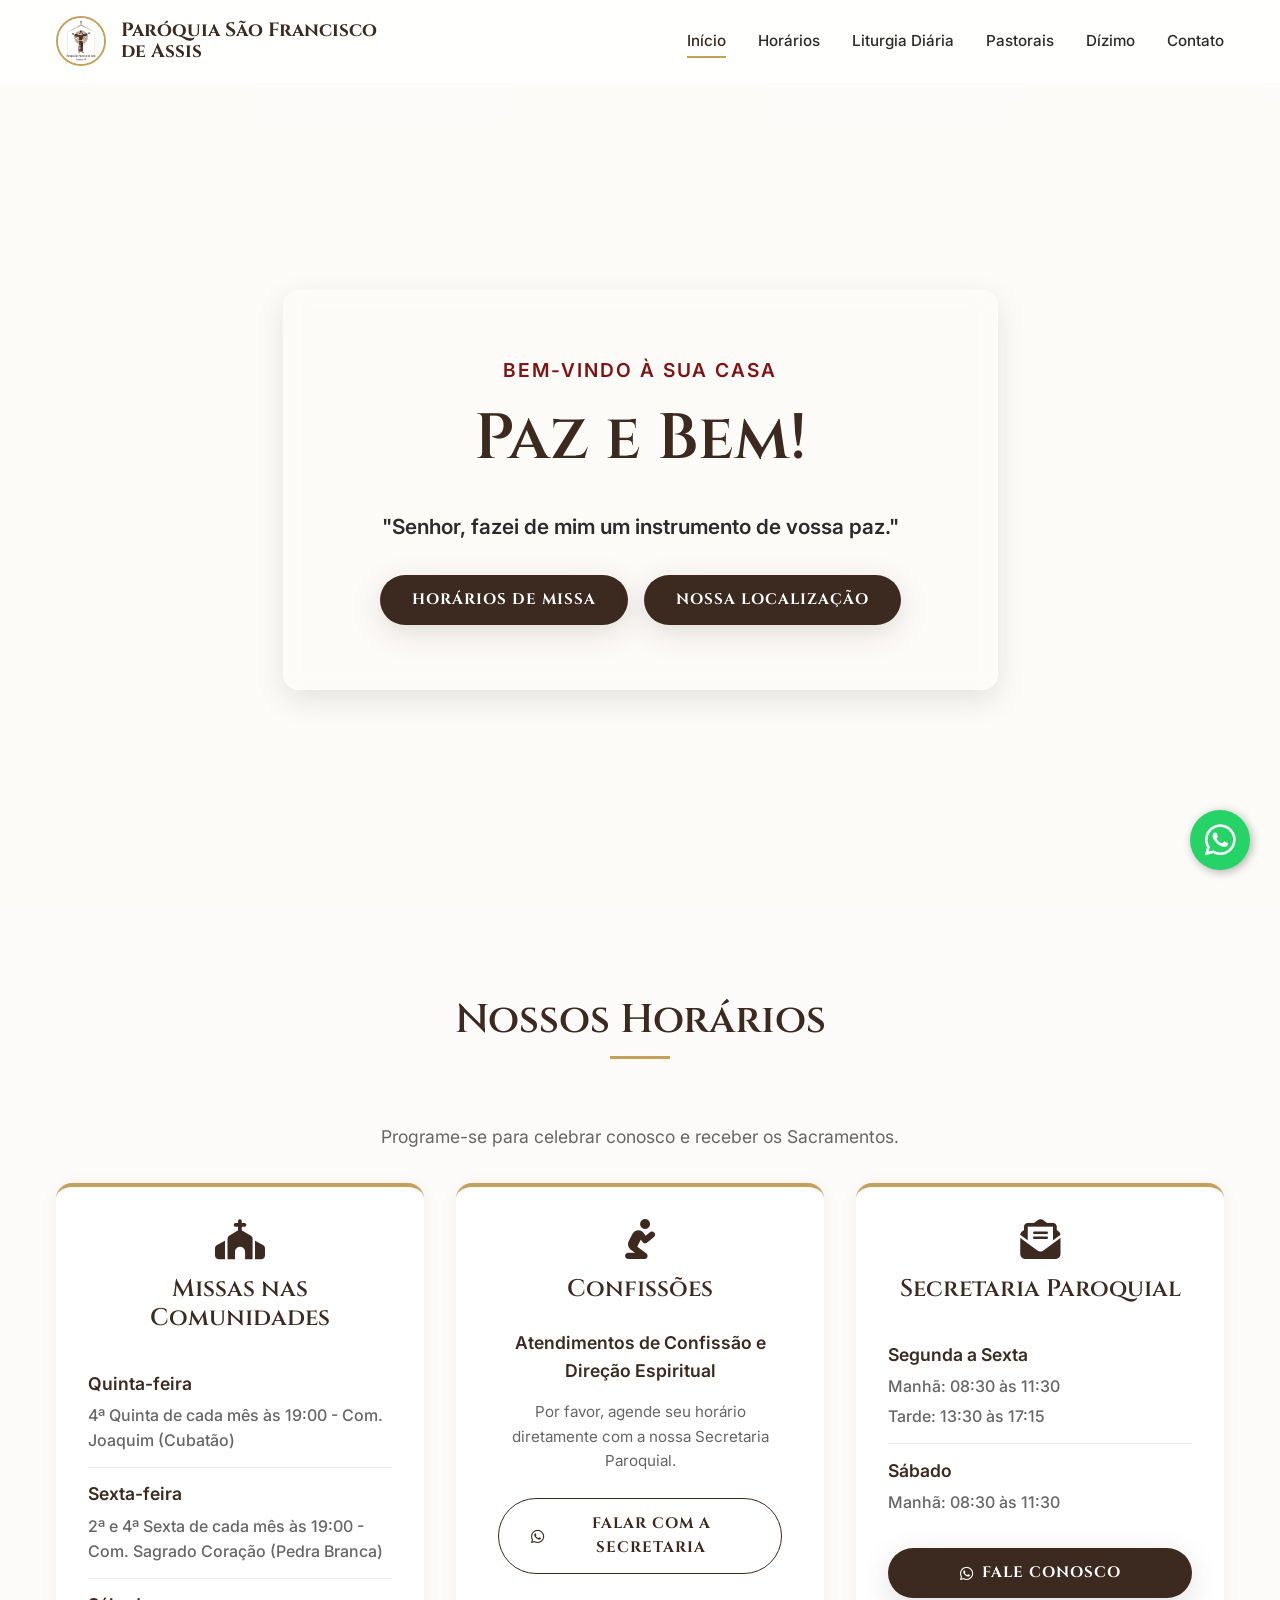
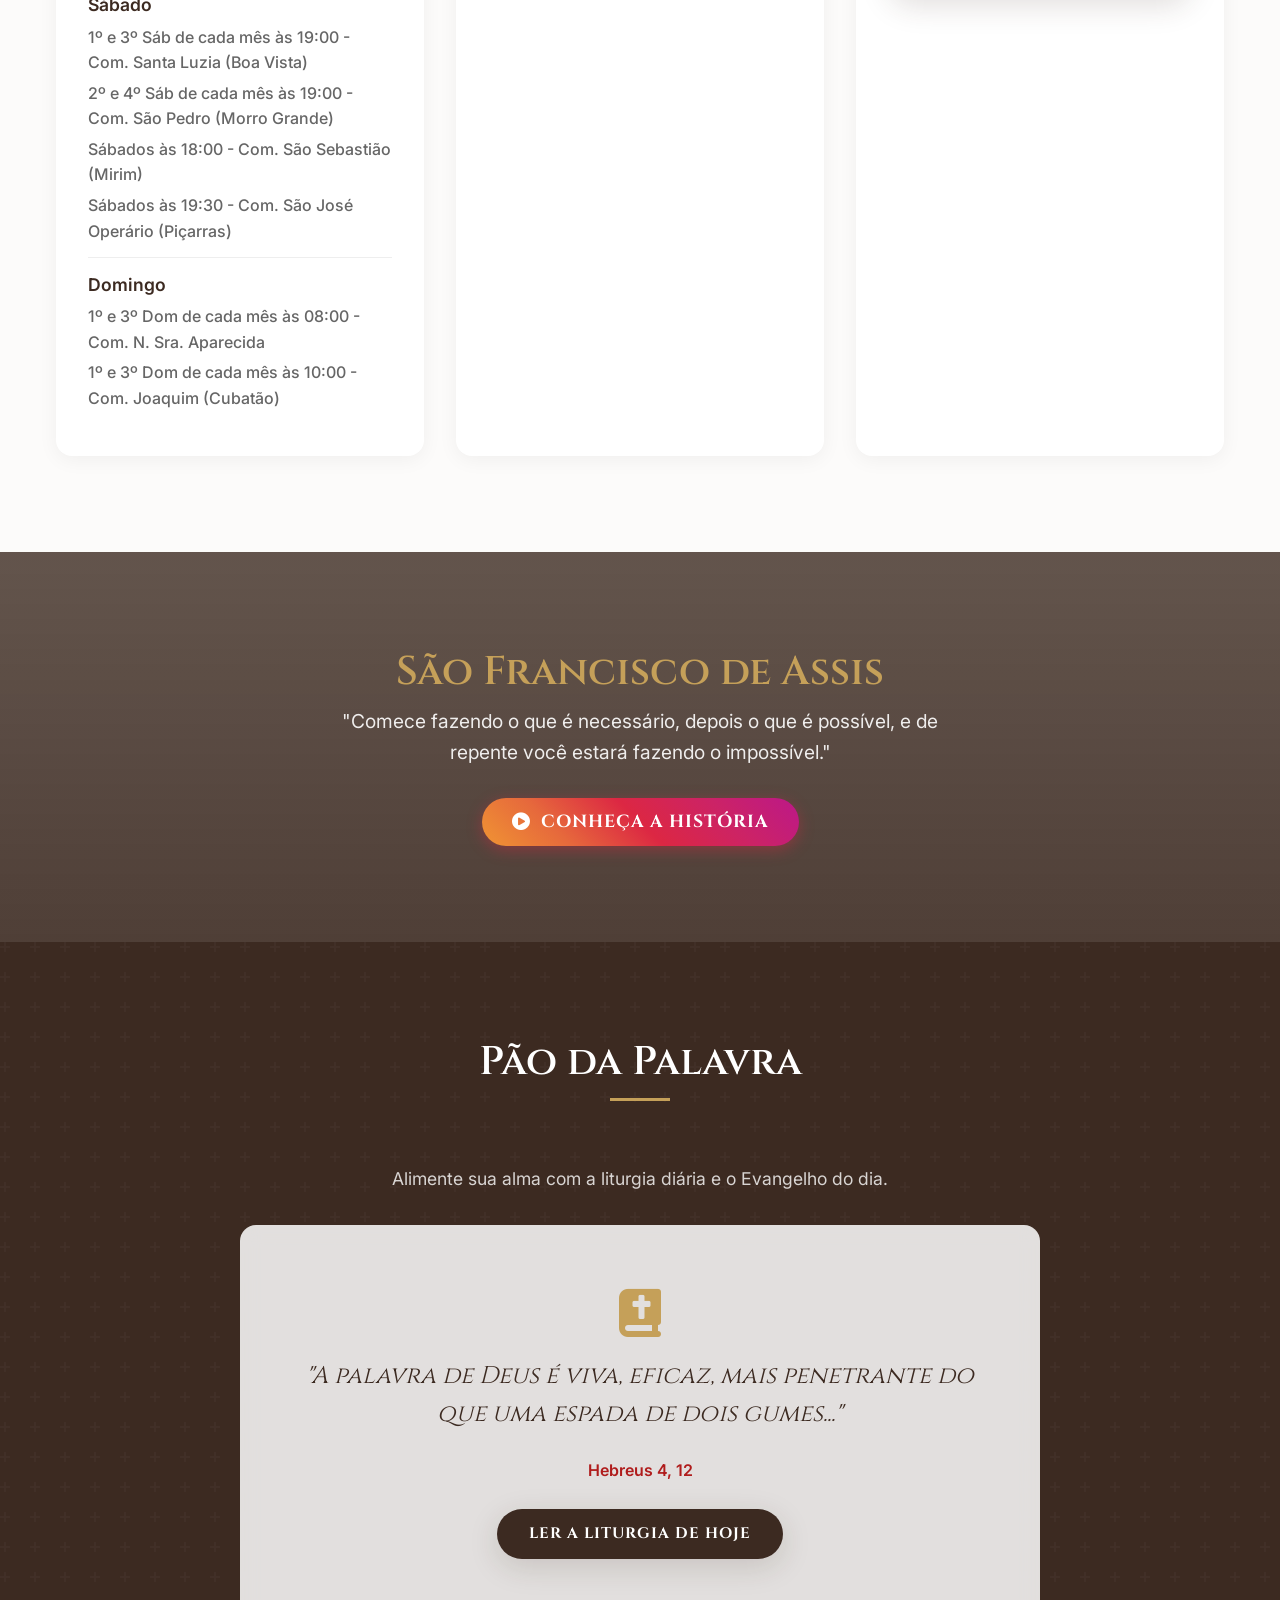
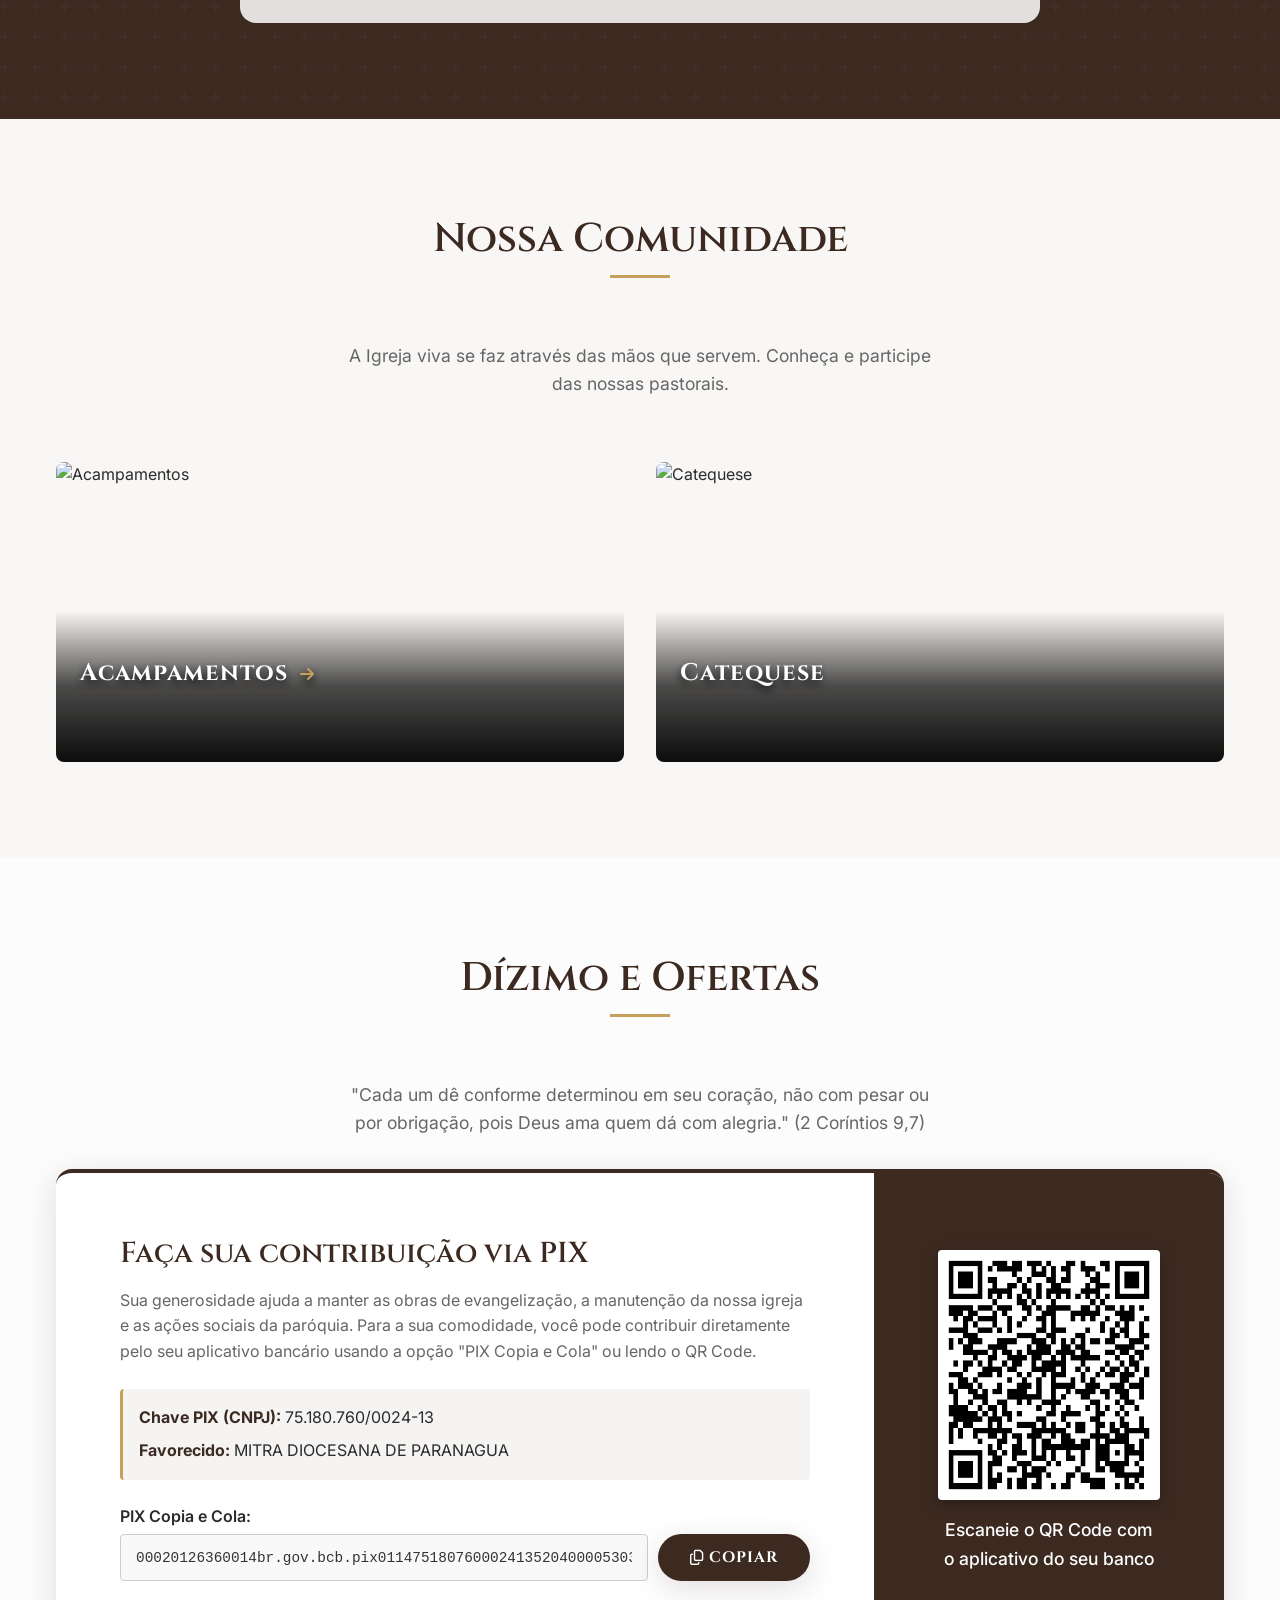
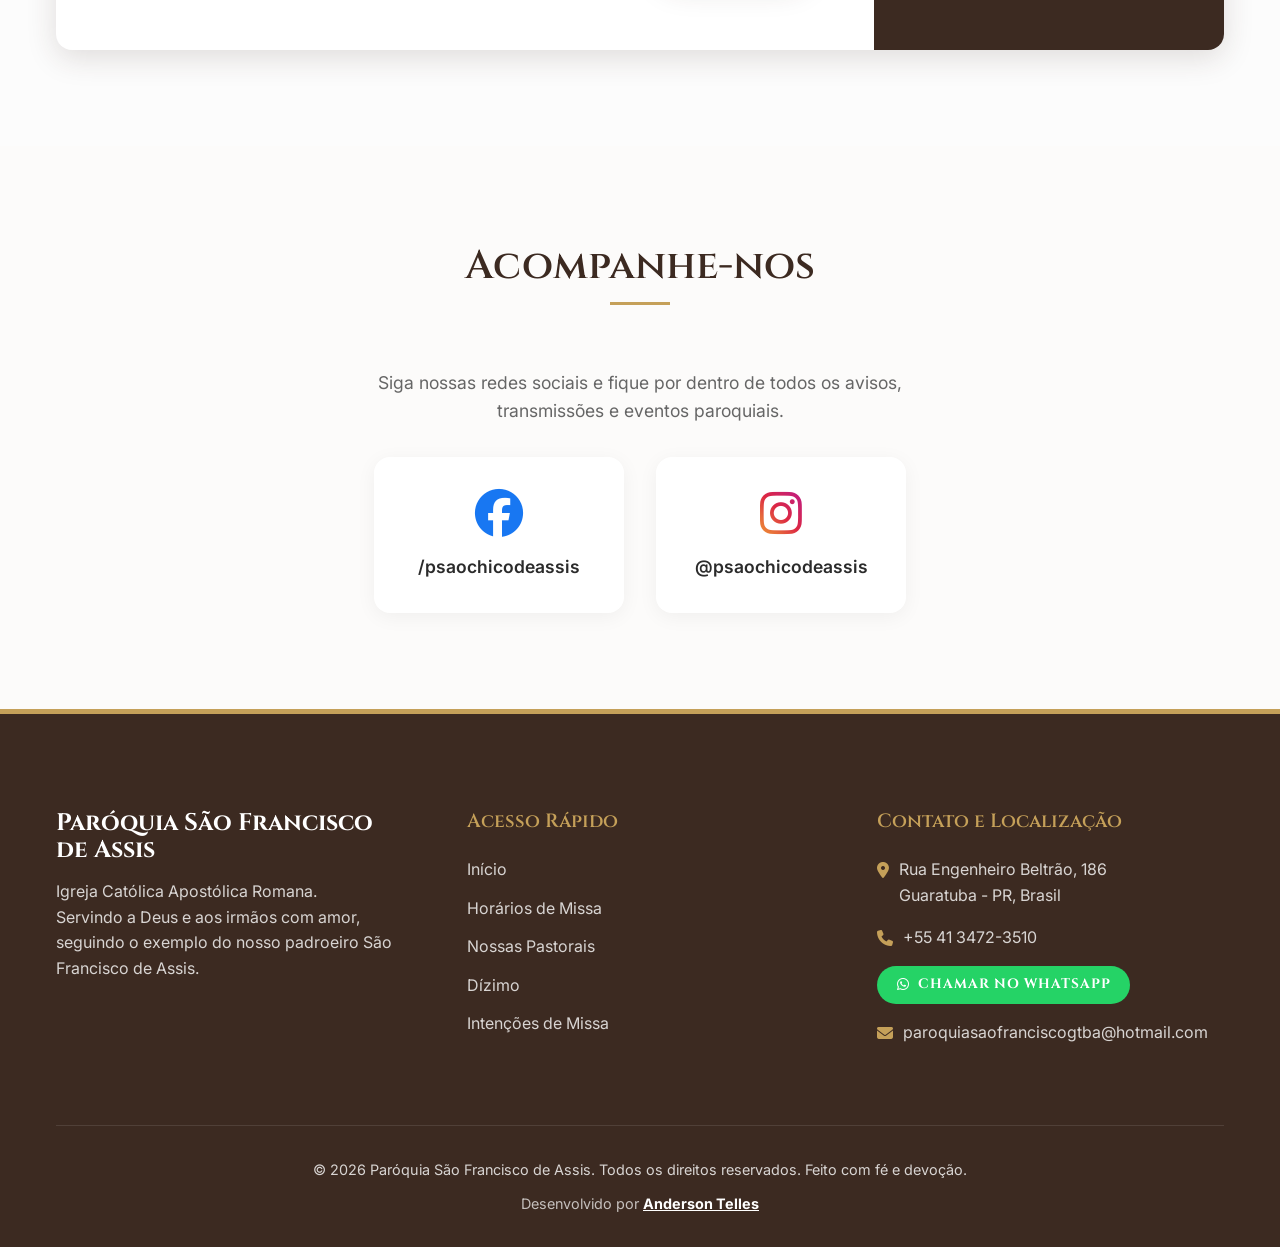
==== commit 56ece947: "refactor: remover pastorais não utilizadas e reordenar grid" ====
--- a/index.html
+++ b/index.html
@@ -183,35 +183,19 @@
             <p class="section-subtitle" data-aos="fade-up">A Igreja viva se faz através das mãos que servem. Conheça e participe das nossas pastorais.</p>
             
             <div class="ministries-grid">
-                <div class="ministry-card" data-aos="fade-up" data-aos-delay="100">
+                <a href="acampamento.html" class="ministry-card" data-aos="fade-up" data-aos-delay="100" style="display: block;">
+                    <img src="https://images.unsplash.com/photo-1478131143081-80f7f84ca84d?q=80&w=2070&auto=format&fit=crop" alt="Acampamentos">
+                    <div class="ministry-overlay">
+                        <h3>Acampamentos <i class="fas fa-arrow-right" style="font-size: 1rem; margin-left: 5px; color: var(--color-secondary);"></i></h3>
+                        <p>Sênior, JOAM e FAC. Clique para conhecer e participar dos nossos acampamentos!</p>
+                    </div>
+                </a>
+                
+                <div class="ministry-card" data-aos="fade-up" data-aos-delay="200">
                     <img src="https://images.unsplash.com/photo-1511632765486-a01980e01a18?q=80&w=2070&auto=format&fit=crop" alt="Catequese">
                     <div class="ministry-overlay">
                         <h3>Catequese</h3>
                         <p>Preparando nossas crianças, jovens e adultos para os Sacramentos e para a vida cristã.</p>
-                    </div>
-                </div>
-                
-                <div class="ministry-card" data-aos="fade-up" data-aos-delay="200">
-                    <img src="https://images.unsplash.com/photo-1469571486292-0ba58a3f068b?q=80&w=2070&auto=format&fit=crop" alt="Ação Social">
-                    <div class="ministry-overlay">
-                        <h3>Ação Social</h3>
-                        <p>Seguindo os passos de São Francisco no cuidado com os mais necessitados da nossa comunidade.</p>
-                    </div>
-                </div>
-                
-                <a href="acampamento.html" class="ministry-card" data-aos="fade-up" data-aos-delay="300" style="display: block;">
-                    <img src="https://images.unsplash.com/photo-1478131143081-80f7f84ca84d?q=80&w=2070&auto=format&fit=crop" alt="Acampamentos">
-                    <div class="ministry-overlay">
-                        <h3>Acampamentos <i class="fas fa-arrow-right" style="font-size: 1rem; margin-left: 5px; color: var(--color-secondary);"></i></h3>
-                        <p>Sênior, JOAM e FAC. Clique para conhecer e participar dos nossos acampamentos!</p>
-                    </div>
-                </a>
-                
-                <div class="ministry-card" data-aos="fade-up" data-aos-delay="400">
-                    <img src="https://images.unsplash.com/photo-1504052434569-70ad5836ab65?q=80&w=2070&auto=format&fit=crop" alt="Música e Liturgia">
-                    <div class="ministry-overlay">
-                        <h3>Música e Liturgia</h3>
-                        <p>Animando nossas celebrações para que o povo reze duas vezes ao cantar.</p>
                     </div>
                 </div>
             </div>
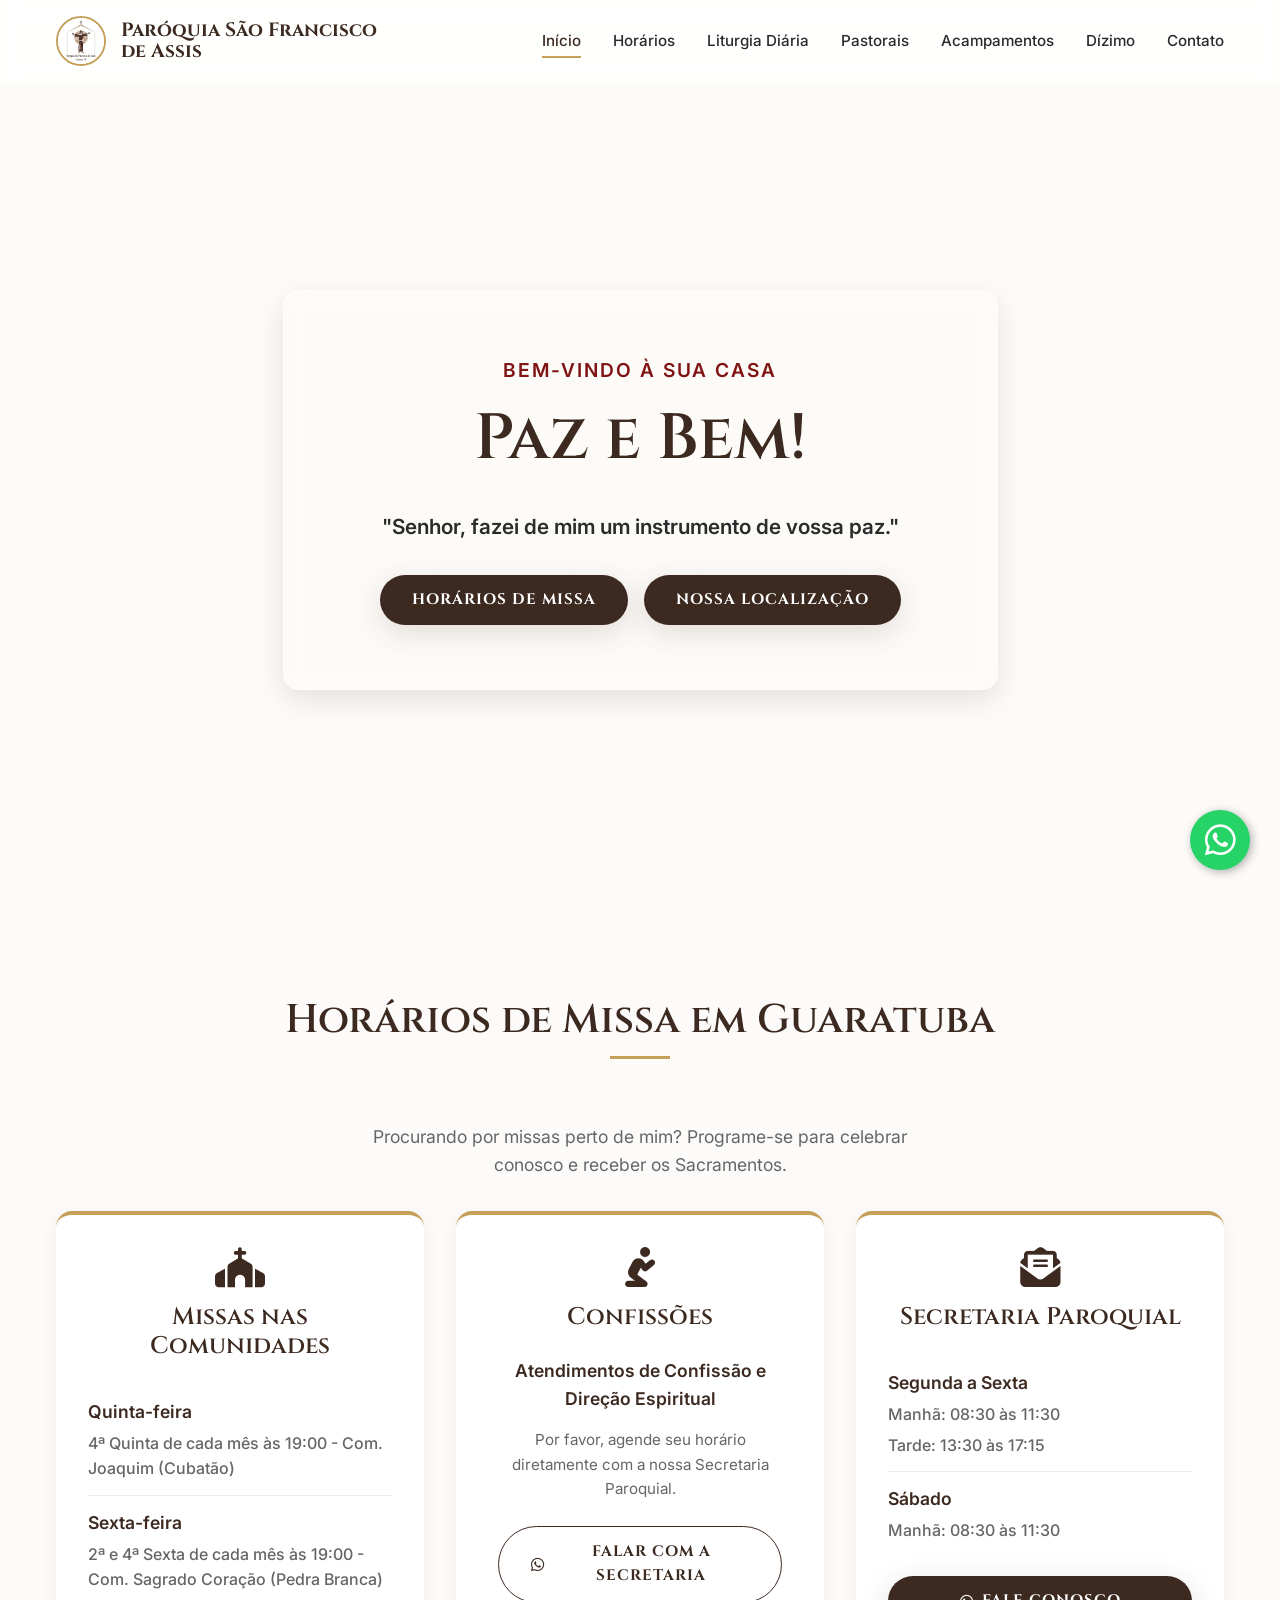
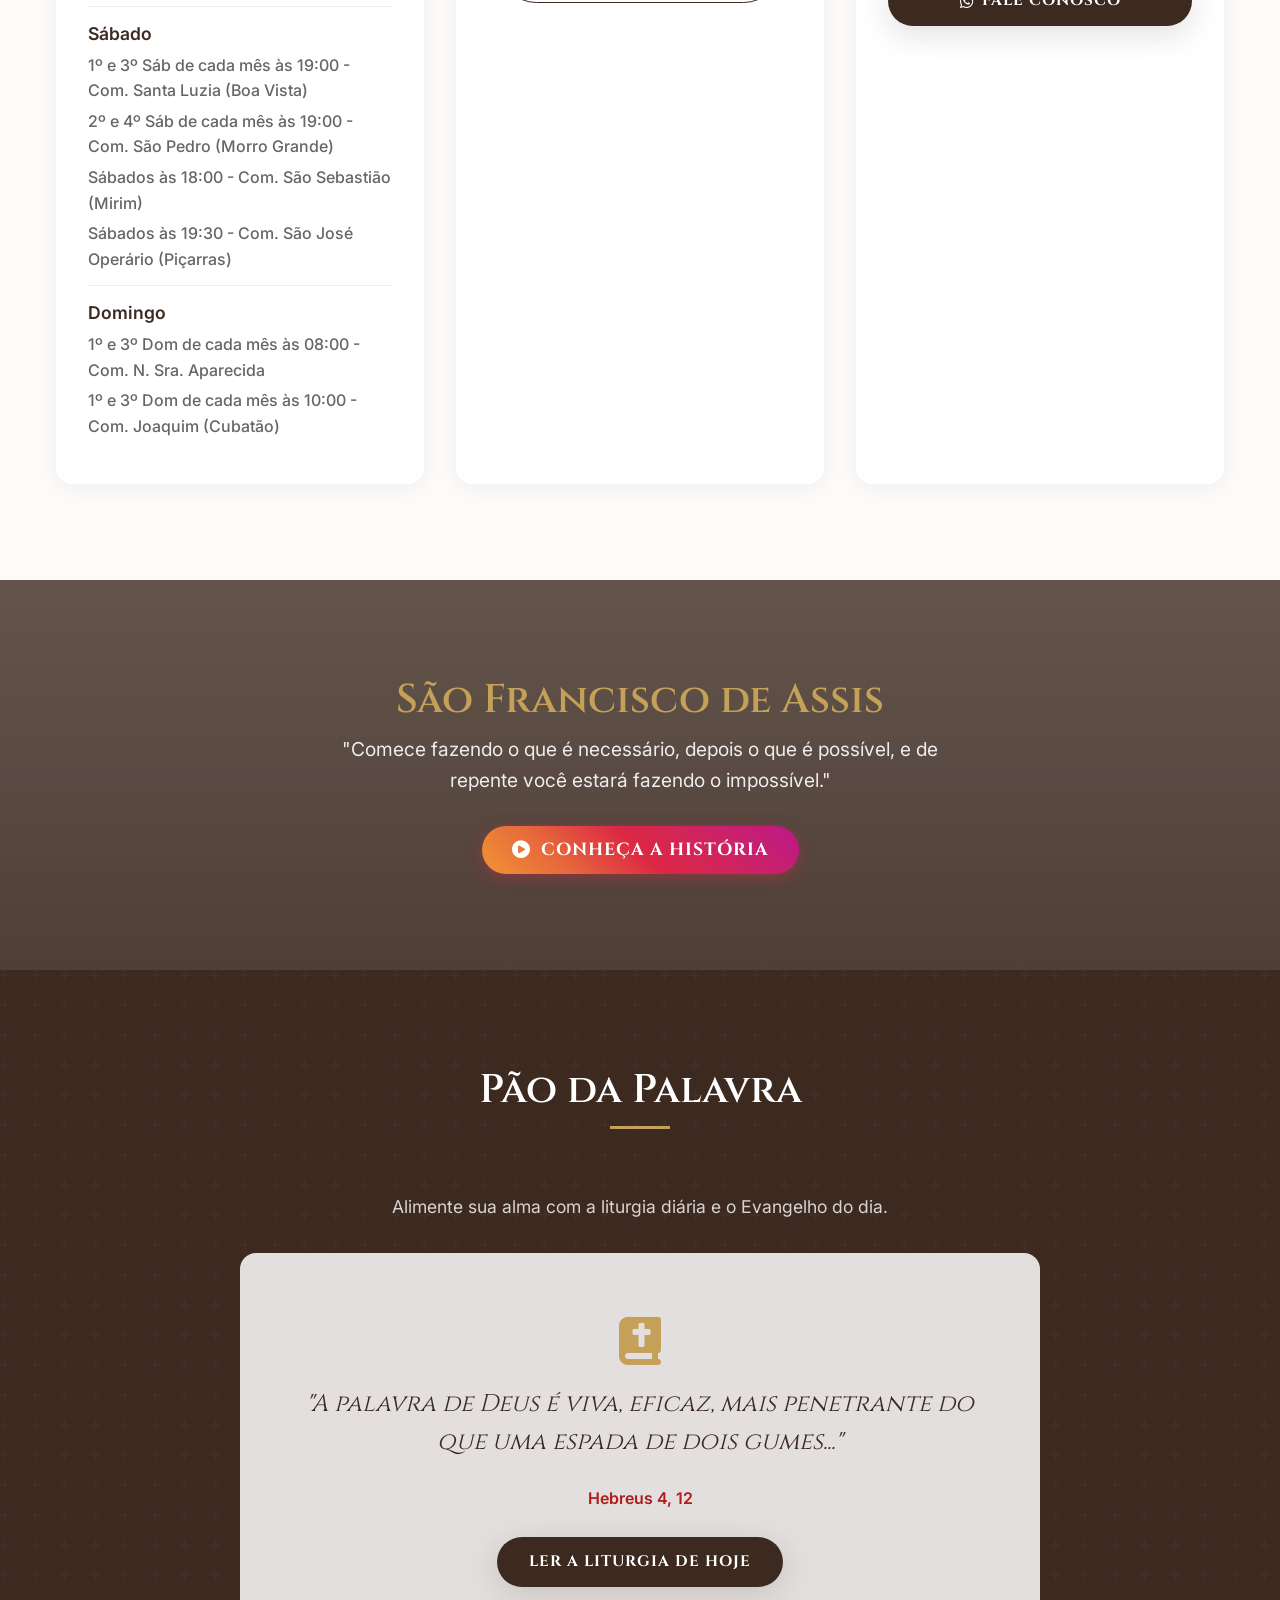
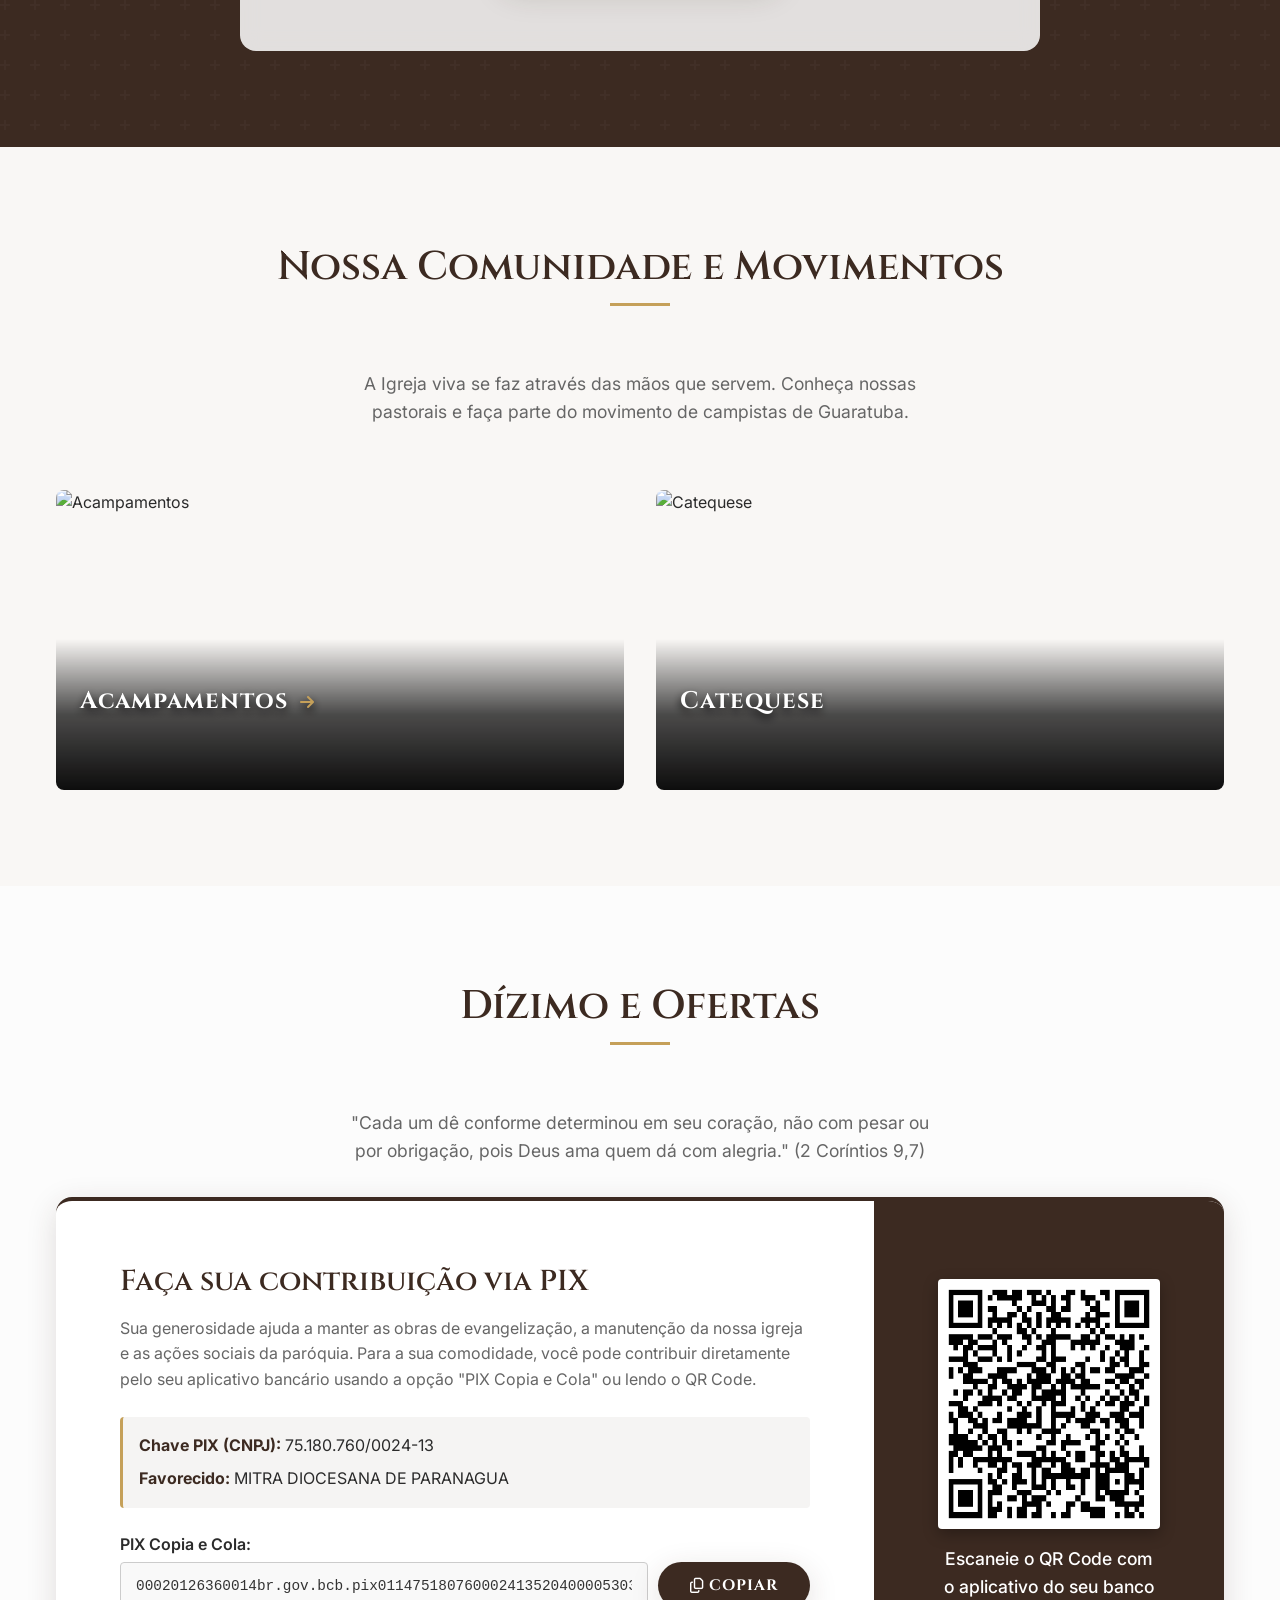
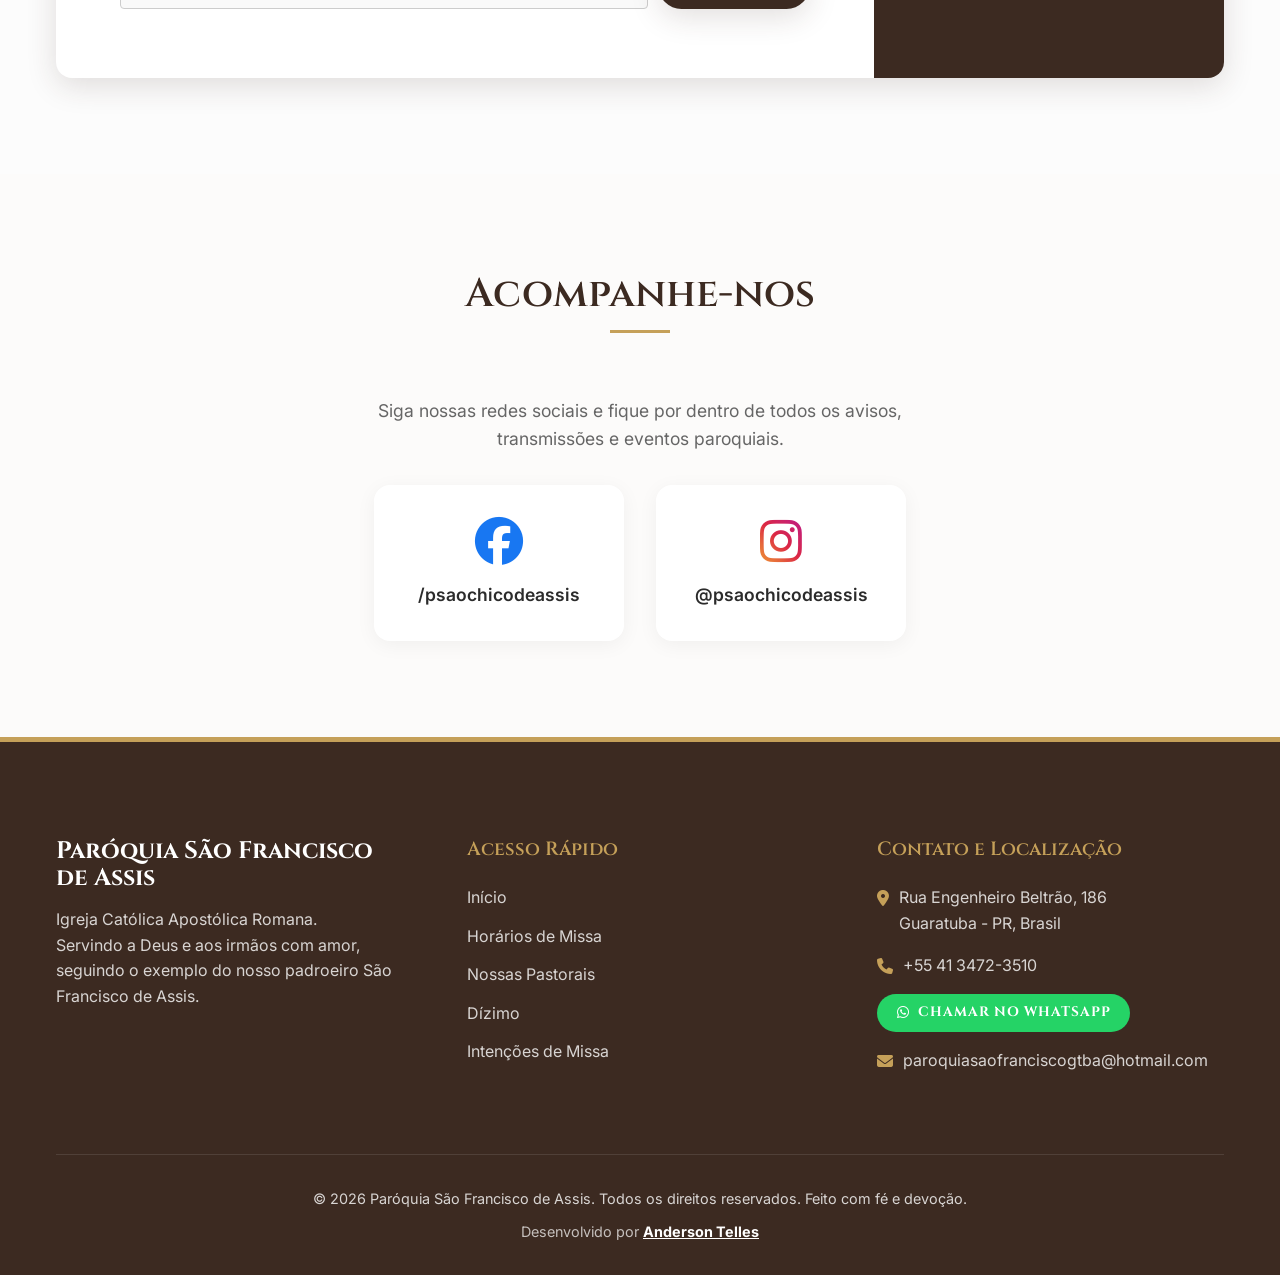
==== commit 34c2c85e: "SEO: Otimizacoes para indexacao e palavras-chave" ====
--- a/index.html
+++ b/index.html
@@ -3,36 +3,57 @@
 <head>
     <meta charset="UTF-8">
     <meta name="viewport" content="width=device-width, initial-scale=1.0">
-    <title>Paróquia São Francisco de Assis | Guaratuba - PR</title>
-    <meta name="description" content="Bem-vindo à Paróquia São Francisco de Assis. Fique por dentro dos horários de missa, sacramentos, liturgia diária e atividades da nossa comunidade.">
+    <title>Paróquia São Francisco de Assis | Horários de Missa em Guaratuba - PR</title>
+    <meta name="description" content="Bem-vindo à Paróquia São Francisco de Assis. Fique por dentro dos horários de missa em Guaratuba, liturgia, pastorais e nosso movimento de campistas e acampamentos.">
     <meta name="robots" content="index, follow">
     <link rel="canonical" href="https://psaofranciscodeassisgtba.com.br/">
     
     <!-- Schema.org JSON-LD para o Google entender que é uma Igreja e exibir Rich Snippets -->
     <script type="application/ld+json">
-    {
-      "@context": "https://schema.org",
-      "@type": "CatholicChurch",
-      "name": "Paróquia São Francisco de Assis",
-      "image": "https://psaofranciscodeassisgtba.com.br/img/logo.jpg",
-      "@id": "https://psaofranciscodeassisgtba.com.br/",
-      "url": "https://psaofranciscodeassisgtba.com.br/",
-      "telephone": "+554134723510",
-      "email": "paroquiasaofranciscogtba@hotmail.com",
-      "address": {
-        "@type": "PostalAddress",
-        "streetAddress": "Rua Engenheiro Beltrão, 186",
-        "addressLocality": "Guaratuba",
-        "addressRegion": "PR",
-        "postalCode": "83280-000",
-        "addressCountry": "BR"
+    [
+      {
+        "@context": "https://schema.org",
+        "@type": "CatholicChurch",
+        "name": "Paróquia São Francisco de Assis",
+        "image": "https://psaofranciscodeassisgtba.com.br/img/logo.jpg",
+        "@id": "https://psaofranciscodeassisgtba.com.br/",
+        "url": "https://psaofranciscodeassisgtba.com.br/",
+        "telephone": "+554134723510",
+        "email": "paroquiasaofranciscogtba@hotmail.com",
+        "address": {
+          "@type": "PostalAddress",
+          "streetAddress": "Rua Engenheiro Beltrão, 186",
+          "addressLocality": "Guaratuba",
+          "addressRegion": "PR",
+          "postalCode": "83280-000",
+          "addressCountry": "BR"
+        },
+        "geo": {
+          "@type": "GeoCoordinates",
+          "latitude": -25.8878469,
+          "longitude": -48.5879046
+        }
       },
-      "geo": {
-        "@type": "GeoCoordinates",
-        "latitude": -25.8878469,
-        "longitude": -48.5879046
+      {
+        "@context": "https://schema.org",
+        "@type": "FAQPage",
+        "mainEntity": [{
+          "@type": "Question",
+          "name": "Quais são os horários de missa na Paróquia São Francisco de Assis em Guaratuba?",
+          "acceptedAnswer": {
+            "@type": "Answer",
+            "text": "Nossas missas acontecem nas quintas e sextas às 19:00 e aos finais de semana: Sábados às 18:00 e 19:30. Domingos às 08:00 e 10:00 nas nossas diversas comunidades. Veja nossa programação completa no site."
+          }
+        }, {
+          "@type": "Question",
+          "name": "Onde tem missa católica perto de mim em Guaratuba?",
+          "acceptedAnswer": {
+            "@type": "Answer",
+            "text": "A Paróquia São Francisco de Assis possui diversas comunidades espalhadas por Guaratuba. Acesse nosso site para conferir o endereço e o horário da missa mais próxima de você."
+          }
+        }]
       }
-    }
+    ]
     </script>
     
     <!-- CSS -->
@@ -59,6 +80,7 @@
                 <a href="#horarios">Horários</a>
                 <a href="#liturgia">Liturgia Diária</a>
                 <a href="#pastorais">Pastorais</a>
+                <a href="acampamento.html">Acampamentos</a>
                 <a href="#dizimo">Dízimo</a>
                 <a href="#contato">Contato</a>
             </nav>
@@ -86,8 +108,8 @@
     <!-- Horários e Informações -->
     <section id="horarios" class="schedule">
         <div class="container">
-            <h2 class="section-title" data-aos="fade-up">Nossos Horários</h2>
-            <p class="section-subtitle" data-aos="fade-up" data-aos-delay="100">Programe-se para celebrar conosco e receber os Sacramentos.</p>
+            <h2 class="section-title" data-aos="fade-up">Horários de Missa em Guaratuba</h2>
+            <p class="section-subtitle" data-aos="fade-up" data-aos-delay="100">Procurando por missas perto de mim? Programe-se para celebrar conosco e receber os Sacramentos.</p>
             
             <div class="schedule-grid">
                 <!-- Missas -->
@@ -179,8 +201,8 @@
     <!-- Pastorais e Movimentos -->
     <section id="pastorais" class="ministries">
         <div class="container">
-            <h2 class="section-title" data-aos="fade-up">Nossa Comunidade</h2>
-            <p class="section-subtitle" data-aos="fade-up">A Igreja viva se faz através das mãos que servem. Conheça e participe das nossas pastorais.</p>
+            <h2 class="section-title" data-aos="fade-up">Nossa Comunidade e Movimentos</h2>
+            <p class="section-subtitle" data-aos="fade-up">A Igreja viva se faz através das mãos que servem. Conheça nossas pastorais e faça parte do movimento de campistas de Guaratuba.</p>
             
             <div class="ministries-grid">
                 <a href="acampamento.html" class="ministry-card" data-aos="fade-up" data-aos-delay="100" style="display: block;">
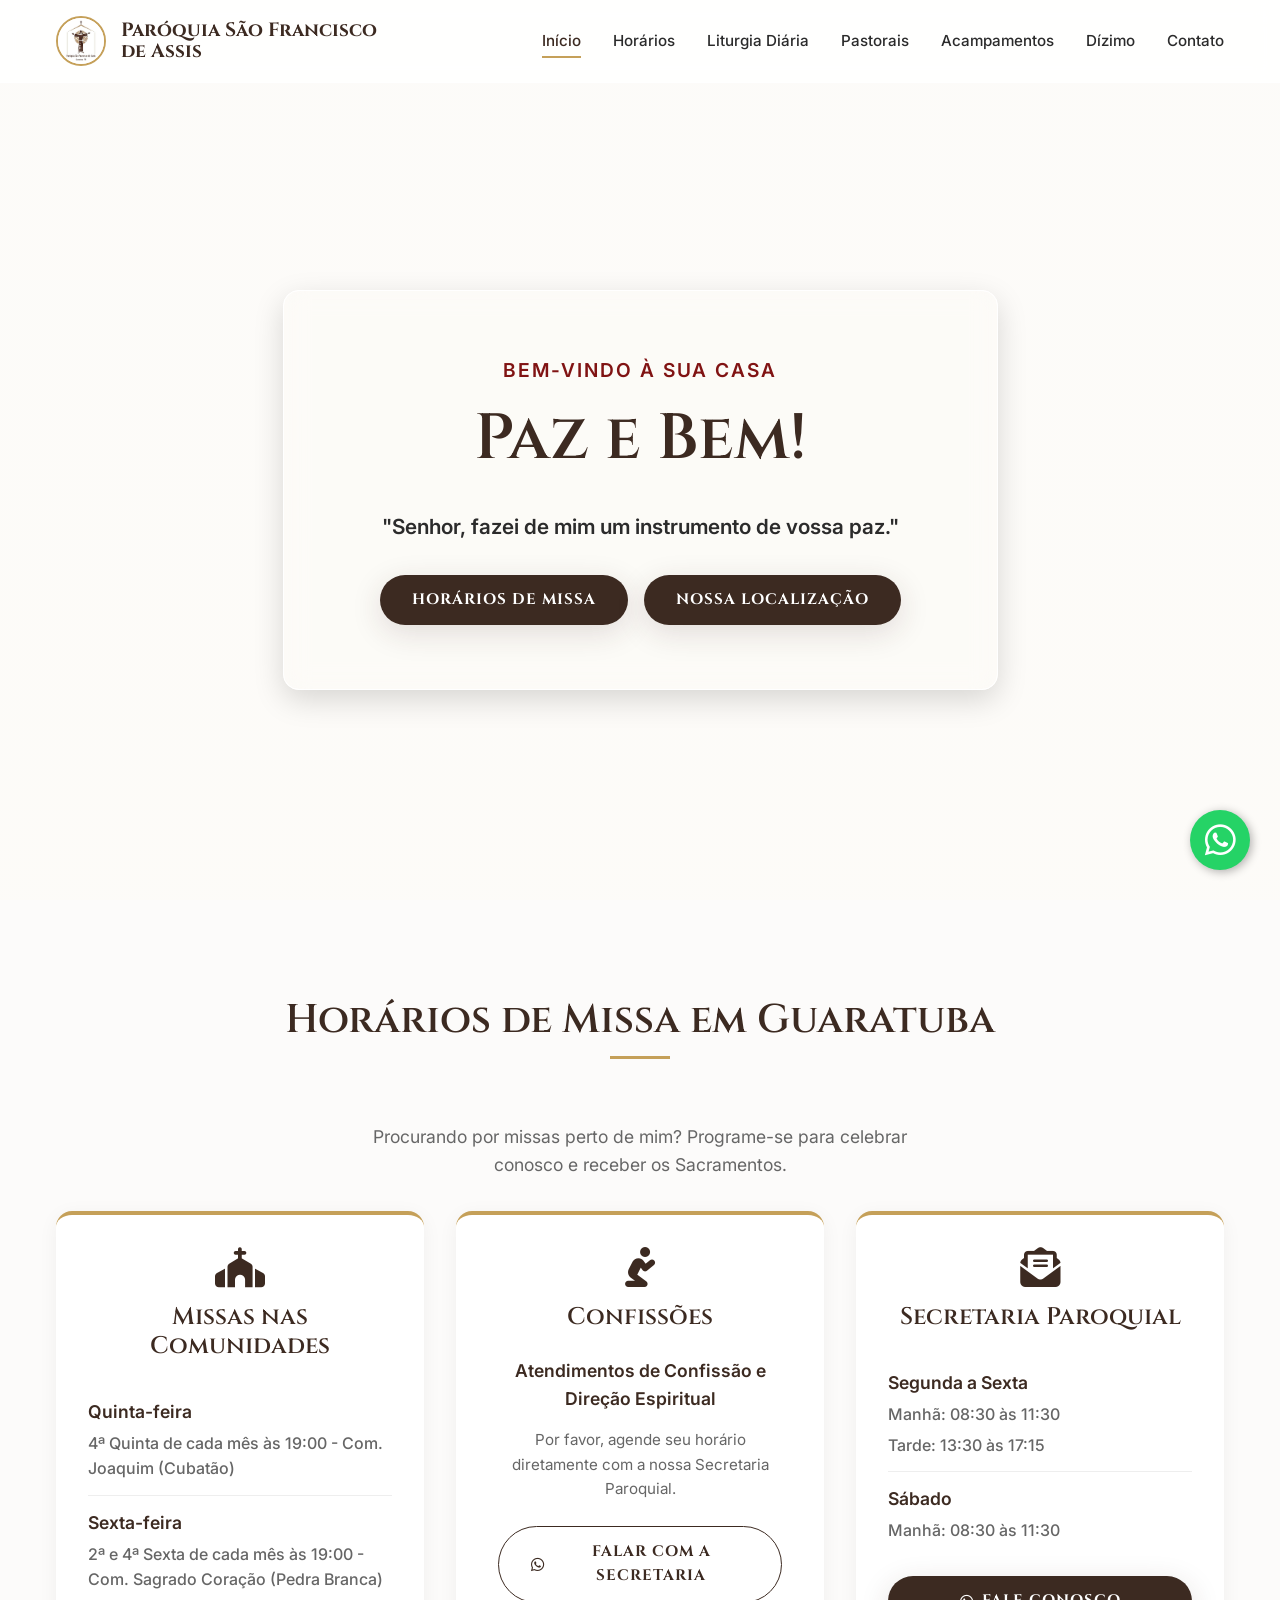
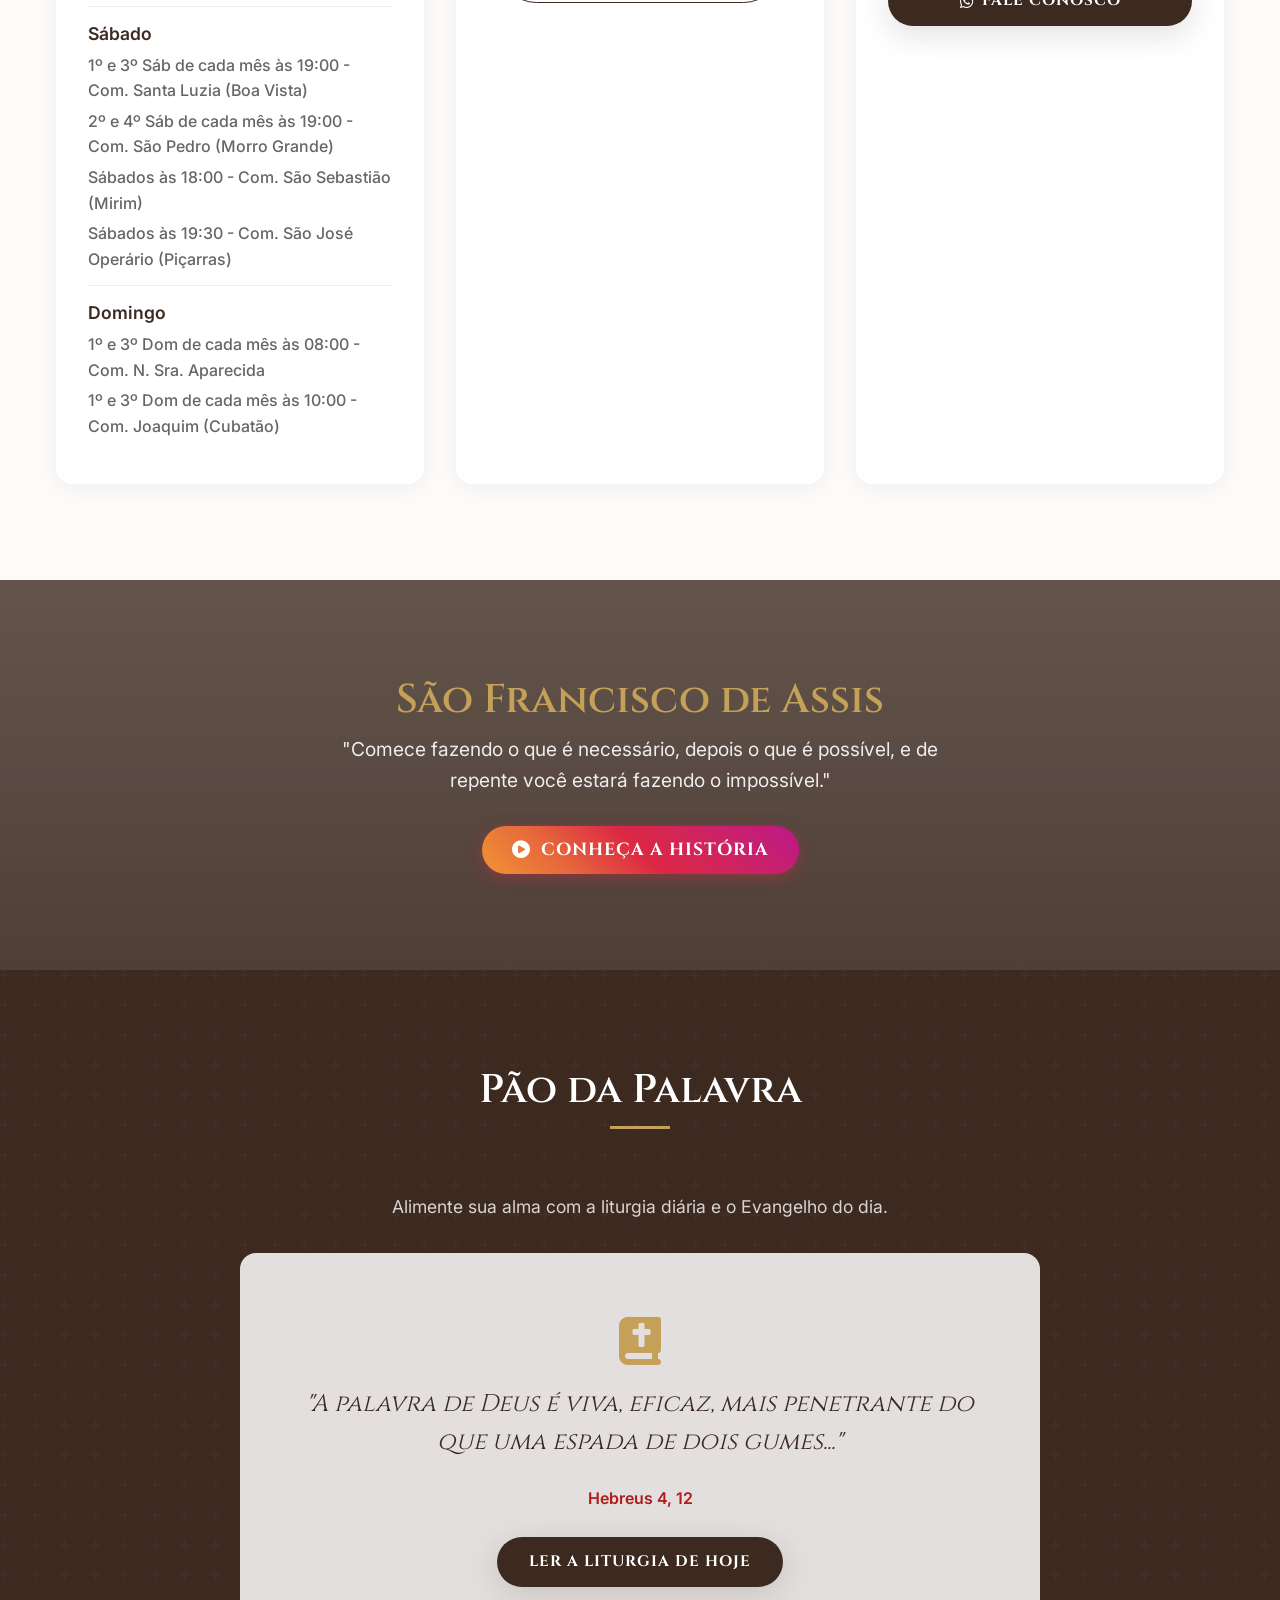
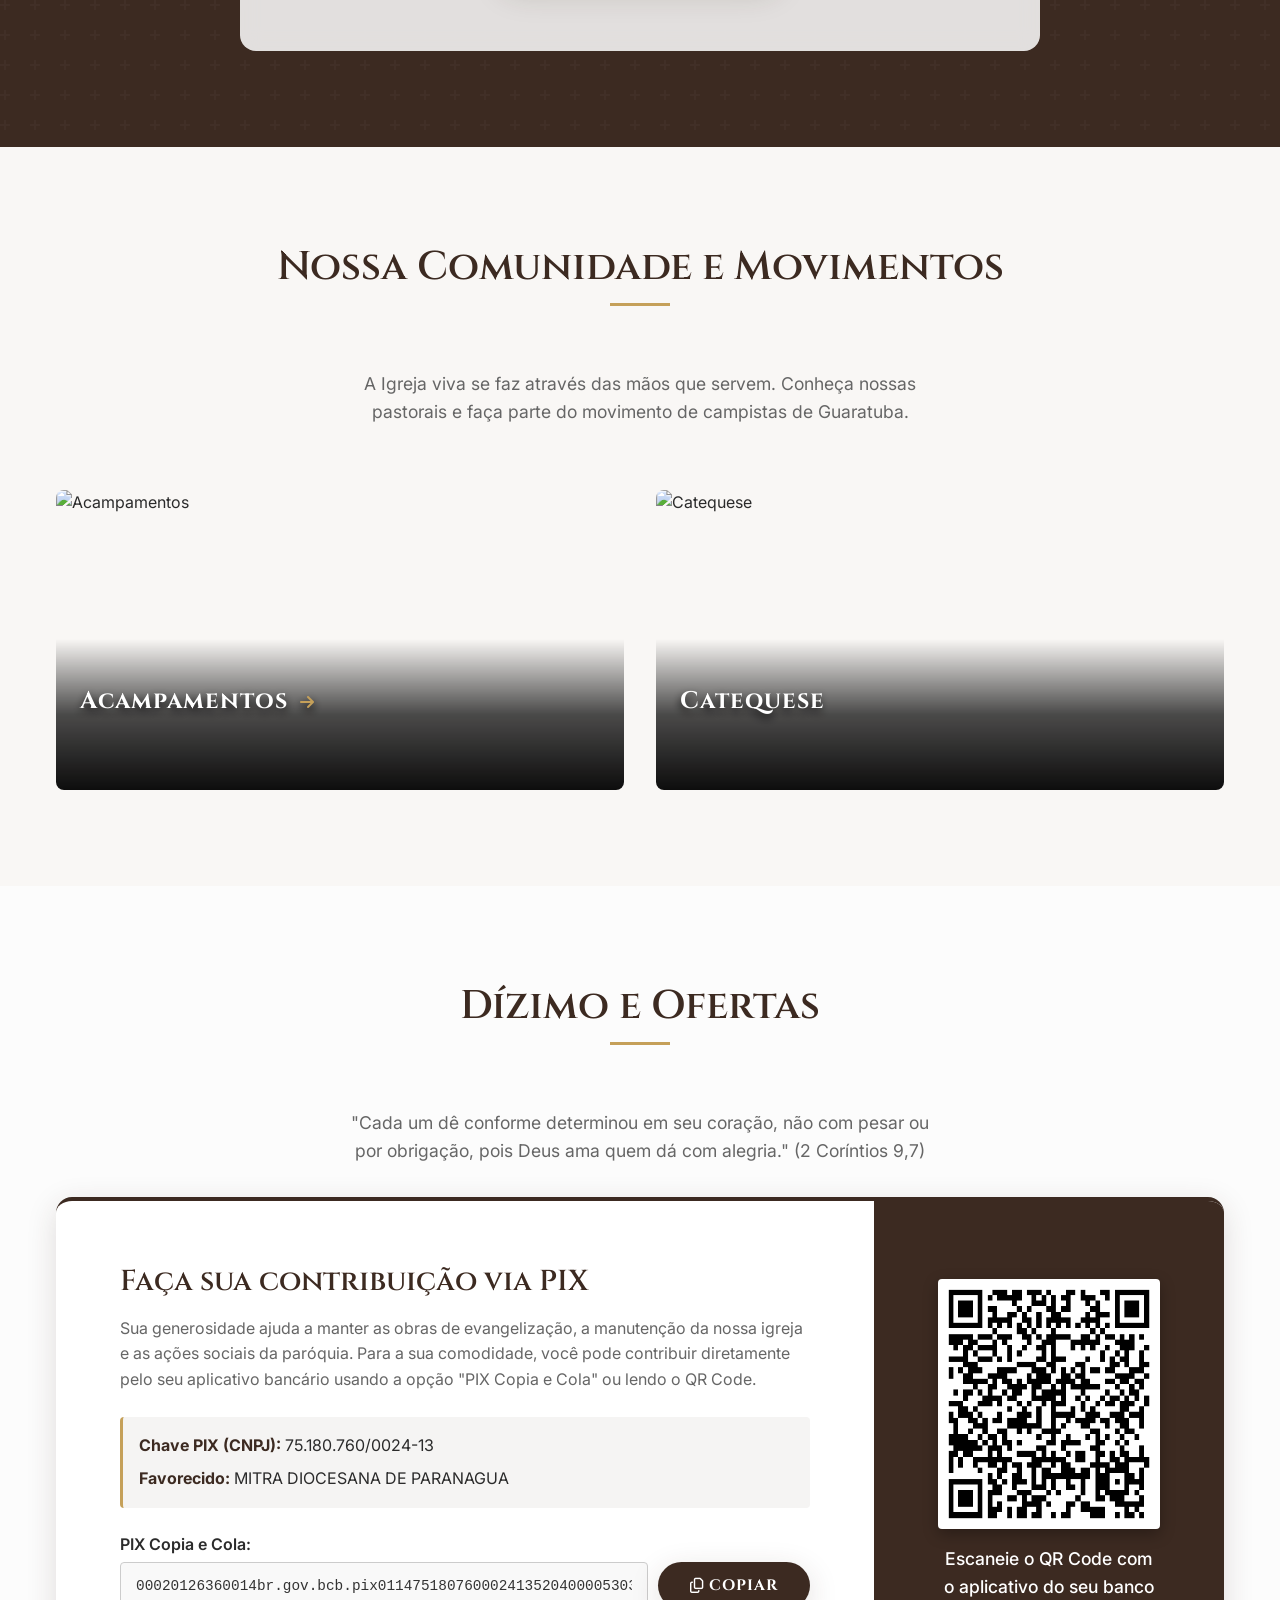
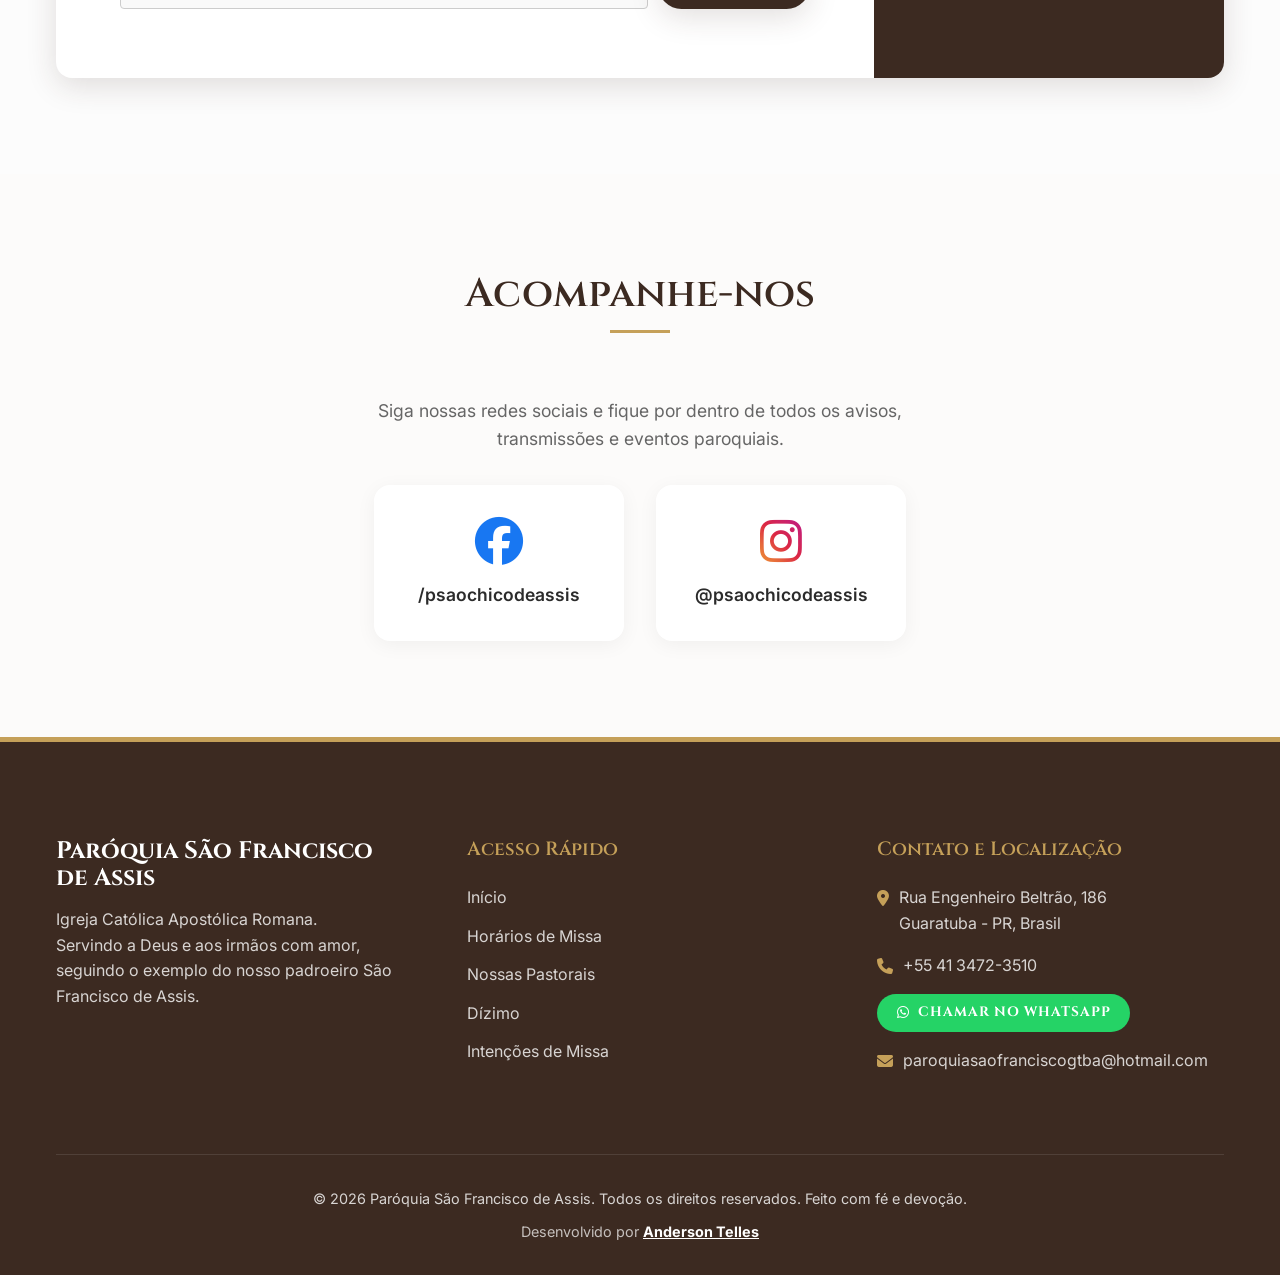
==== commit b4ac22ce: "UI: Ajuste de fundo translucido no hero e link no botao de localizacao" ====
--- a/index.html
+++ b/index.html
@@ -100,7 +100,7 @@
             <p class="hero-text">"Senhor, fazei de mim um instrumento de vossa paz."</p>
             <div class="hero-buttons">
                 <a href="#horarios" class="btn btn-primary">Horários de Missa</a>
-                <a href="#contato" class="btn btn-primary">Nossa Localização</a>
+                <a href="https://maps.app.goo.gl/2fXeiiGiojJsT8L88" target="_blank" rel="noopener noreferrer" class="btn btn-primary">Nossa Localização</a>
             </div>
         </div>
     </section>
--- a/css/style.css
+++ b/css/style.css
@@ -22,7 +22,12 @@
     overflow-x: hidden;
 }
 
-h1, h2, h3, h4, h5, h6 {
+h1,
+h2,
+h3,
+h4,
+h5,
+h6 {
     font-family: var(--font-heading);
     font-weight: 600;
     color: var(--color-primary);
@@ -225,7 +230,8 @@
     justify-content: center;
     text-align: center;
     color: var(--color-surface);
-    padding-top: 80px; /* Offset for header */
+    padding-top: 80px;
+    /* Offset for header */
 }
 
 .hero-bg {
@@ -250,12 +256,17 @@
 }
 
 #inicio .hero-content {
-    background: rgba(253, 251, 247, 0.55);
+    background: rgba(253, 251, 247, 0.482);
+    /* Mais translúcido */
     padding: var(--spacing-lg) var(--spacing-xl);
     border-radius: var(--radius-lg);
-    backdrop-filter: blur(10px);
-    box-shadow: 0 10px 30px rgba(0,0,0,0.1);
-    border: 1px solid rgba(255, 255, 255, 0.5);
+    backdrop-filter: blur(12px);
+    /* Aumenta o desfoque do BG */
+    -webkit-backdrop-filter: blur(12px);
+    /* Suporte para Safari */
+    box-shadow: 0 10px 30px rgba(0, 0, 0, 0.15);
+    /* Sombra um pouco mais forte para dar destaque */
+    border: 1px solid rgb(255, 255, 255);
     margin: 0 var(--spacing-md);
 }
 
@@ -271,14 +282,16 @@
     letter-spacing: 2px;
     text-transform: uppercase;
     margin-bottom: 1rem;
-    color: #801313; /* Vermelho Cardeal forçado para contraste na foto clara */
+    color: #801313;
+    /* Vermelho Cardeal forçado para contraste na foto clara */
     display: block;
     font-weight: 600;
 }
 
 .hero-title {
     font-size: 4rem;
-    color: #3c2a21; /* Marrom Profundo forçado para contraste na foto clara */
+    color: #3c2a21;
+    /* Marrom Profundo forçado para contraste na foto clara */
     margin-bottom: var(--spacing-md);
     text-shadow: none;
 }
@@ -286,7 +299,8 @@
 .hero-text {
     font-size: 1.3rem;
     margin-bottom: var(--spacing-md);
-    color: #2b2b2b; /* Escuro forçado para que não suma no modo escuro do celular */
+    color: #2b2b2b;
+    /* Escuro forçado para que não suma no modo escuro do celular */
     font-weight: 600;
 }
 
@@ -462,7 +476,7 @@
     left: 0;
     width: 100%;
     padding: 3rem 1.5rem 1.5rem;
-    background: linear-gradient(to top, rgba(0,0,0,0.95) 0%, rgba(0,0,0,0.7) 50%, rgba(0,0,0,0) 100%);
+    background: linear-gradient(to top, rgba(0, 0, 0, 0.95) 0%, rgba(0, 0, 0, 0.7) 50%, rgba(0, 0, 0, 0) 100%);
     transition: var(--transition-smooth);
 }
 
@@ -471,7 +485,7 @@
     margin-bottom: 0.5rem;
     font-size: 1.5rem;
     font-weight: 700;
-    text-shadow: 0 4px 10px rgba(0,0,0,1);
+    text-shadow: 0 4px 10px rgba(0, 0, 0, 1);
     letter-spacing: 1px;
 }
 
@@ -479,7 +493,7 @@
     color: #f0f0f0;
     font-size: 0.95rem;
     line-height: 1.4;
-    text-shadow: 0 2px 5px rgba(0,0,0,1);
+    text-shadow: 0 2px 5px rgba(0, 0, 0, 1);
     opacity: 0;
     transform: translateY(20px);
     transition: var(--transition-smooth);
@@ -618,7 +632,7 @@
     border-radius: 50px;
     text-align: center;
     font-size: 35px;
-    box-shadow: 2px 2px 10px rgba(0,0,0,0.3);
+    box-shadow: 2px 2px 10px rgba(0, 0, 0, 0.3);
     z-index: 1000;
     display: flex;
     align-items: center;
@@ -636,15 +650,15 @@
    MODAL LITURGIA
    ========================================================================== */
 .modal {
-    display: none; 
-    position: fixed; 
-    z-index: 2000; 
+    display: none;
+    position: fixed;
+    z-index: 2000;
     left: 0;
     top: 0;
-    width: 100%; 
-    height: 100%; 
-    overflow: auto; 
-    background-color: rgba(0,0,0,0.6); 
+    width: 100%;
+    height: 100%;
+    overflow: auto;
+    background-color: rgba(0, 0, 0, 0.6);
     backdrop-filter: blur(3px);
     -webkit-backdrop-filter: blur(3px);
     opacity: 0;
@@ -658,13 +672,13 @@
 
 .modal-content {
     background-color: var(--color-surface);
-    margin: 5% auto; 
+    margin: 5% auto;
     padding: 40px;
     border-radius: var(--radius-md);
     width: 90%;
     max-width: 800px;
     position: relative;
-    box-shadow: 0 10px 30px rgba(0,0,0,0.3);
+    box-shadow: 0 10px 30px rgba(0, 0, 0, 0.3);
     transform: translateY(-20px);
     transition: transform 0.3s ease;
 }
@@ -697,12 +711,13 @@
 }
 
 .liturgy-section h3 {
-    text-shadow: 
-        -1px -1px 0 rgba(255, 255, 255, 0.9),  
-         1px -1px 0 rgba(255, 255, 255, 0.9),
-        -1px  1px 0 rgba(255, 255, 255, 0.9),
-         1px  1px 0 rgba(255, 255, 255, 0.9),
-         0 2px 5px rgba(0,0,0,0.15); /* Contorno branco e leve sombra para máximo contraste */
+    text-shadow:
+        -1px -1px 0 rgba(255, 255, 255, 0.9),
+        1px -1px 0 rgba(255, 255, 255, 0.9),
+        -1px 1px 0 rgba(255, 255, 255, 0.9),
+        1px 1px 0 rgba(255, 255, 255, 0.9),
+        0 2px 5px rgba(0, 0, 0, 0.15);
+    /* Contorno branco e leve sombra para máximo contraste */
 }
 
 /* ==========================================================================
@@ -719,7 +734,7 @@
     direction: rtl;
 }
 
-.camp-grid.reverse > * {
+.camp-grid.reverse>* {
     direction: ltr;
 }
 
@@ -767,11 +782,11 @@
     .hero-title {
         font-size: 2.5rem;
     }
-    
+
     .hero-buttons {
         flex-direction: column;
     }
-    
+
     .social-links-large {
         flex-direction: column;
         align-items: center;
@@ -807,16 +822,41 @@
    ========================================================================== */
 
 @keyframes juice-highlight-anim {
-    0% { transform: scale(1); box-shadow: 0 0 0 0 rgba(37, 211, 102, 0.8); }
-    10%, 20% { transform: scale(0.9) rotate(-3deg); }
-    30%, 50%, 70%, 90% { transform: scale(1.15) rotate(3deg); box-shadow: 0 0 20px 10px rgba(37, 211, 102, 0.5); }
-    40%, 60%, 80% { transform: scale(1.15) rotate(-3deg); box-shadow: 0 0 20px 10px rgba(37, 211, 102, 0.5); }
-    100% { transform: scale(1); box-shadow: 0 0 0 0 rgba(37, 211, 102, 0); }
+    0% {
+        transform: scale(1);
+        box-shadow: 0 0 0 0 rgba(37, 211, 102, 0.8);
+    }
+
+    10%,
+    20% {
+        transform: scale(0.9) rotate(-3deg);
+    }
+
+    30%,
+    50%,
+    70%,
+    90% {
+        transform: scale(1.15) rotate(3deg);
+        box-shadow: 0 0 20px 10px rgba(37, 211, 102, 0.5);
+    }
+
+    40%,
+    60%,
+    80% {
+        transform: scale(1.15) rotate(-3deg);
+        box-shadow: 0 0 20px 10px rgba(37, 211, 102, 0.5);
+    }
+
+    100% {
+        transform: scale(1);
+        box-shadow: 0 0 0 0 rgba(37, 211, 102, 0);
+    }
 }
 
 .juice-highlight {
-    animation: juice-highlight-anim 1.2s cubic-bezier(.36,.07,.19,.97) both;
-    background-color: #1ebd5a !important; /* Verde mais vibrante durante o destaque */
+    animation: juice-highlight-anim 1.2s cubic-bezier(.36, .07, .19, .97) both;
+    background-color: #1ebd5a !important;
+    /* Verde mais vibrante durante o destaque */
 }
 
 /* ==========================================================================
@@ -847,7 +887,7 @@
     max-height: 800px;
     background: #111;
     overflow: hidden;
-    box-shadow: 0 0 30px rgba(0,0,0,0.5);
+    box-shadow: 0 0 30px rgba(0, 0, 0, 0.5);
 }
 
 @media (min-width: 768px) {
@@ -867,7 +907,7 @@
     font-size: 1.5rem;
     z-index: 10;
     cursor: pointer;
-    text-shadow: 0 2px 5px rgba(0,0,0,0.8);
+    text-shadow: 0 2px 5px rgba(0, 0, 0, 0.8);
     padding: 10px;
 }
 
@@ -893,7 +933,7 @@
     color: white;
     font-weight: bold;
     font-size: 0.9rem;
-    text-shadow: 0 1px 3px rgba(0,0,0,0.8);
+    text-shadow: 0 1px 3px rgba(0, 0, 0, 0.8);
 }
 
 .story-progress-container {
@@ -941,7 +981,8 @@
     object-fit: cover;
 }
 
-.story-touch-left, .story-touch-right {
+.story-touch-left,
+.story-touch-right {
     position: absolute;
     top: 0;
     height: 100%;
@@ -950,8 +991,13 @@
     cursor: pointer;
 }
 
-.story-touch-left { left: 0; }
-.story-touch-right { right: 0; }
+.story-touch-left {
+    left: 0;
+}
+
+.story-touch-right {
+    right: 0;
+}
 
 .story-hint-arrow {
     position: absolute;
@@ -960,15 +1006,30 @@
     transform: translateY(-50%);
     font-size: 2.5rem;
     color: rgba(255, 255, 255, 0.9);
-    text-shadow: 0 2px 10px rgba(0,0,0,0.8);
+    text-shadow: 0 2px 10px rgba(0, 0, 0, 0.8);
     animation: hintBlink 4s infinite;
     pointer-events: none;
 }
 
 @keyframes hintBlink {
-    0%, 20%, 100% { opacity: 0; transform: translateY(-50%) translateX(0); }
-    5%, 15% { opacity: 1; transform: translateY(-50%) translateX(10px); }
-    10% { opacity: 0; transform: translateY(-50%) translateX(0); }
+
+    0%,
+    20%,
+    100% {
+        opacity: 0;
+        transform: translateY(-50%) translateX(0);
+    }
+
+    5%,
+    15% {
+        opacity: 1;
+        transform: translateY(-50%) translateX(10px);
+    }
+
+    10% {
+        opacity: 0;
+        transform: translateY(-50%) translateX(0);
+    }
 }
 
 /* ==========================================================================
@@ -1074,7 +1135,7 @@
     padding: 10px;
     border-radius: var(--radius-sm);
     margin-bottom: 1rem;
-    box-shadow: 0 5px 15px rgba(0,0,0,0.3);
+    box-shadow: 0 5px 15px rgba(0, 0, 0, 0.3);
 }
 
 .tithe-qr p {
@@ -1086,22 +1147,22 @@
     .tithe-card {
         flex-direction: column-reverse;
     }
-    
+
     .tithe-qr {
         flex: auto;
         padding: var(--spacing-md);
     }
-    
+
     .tithe-qr .qr-code {
         width: 200px;
         height: 200px;
     }
-    
+
     .copy-input-container {
         flex-direction: column;
     }
-    
+
     .copy-input-container button {
         width: 100%;
     }
-}
+}
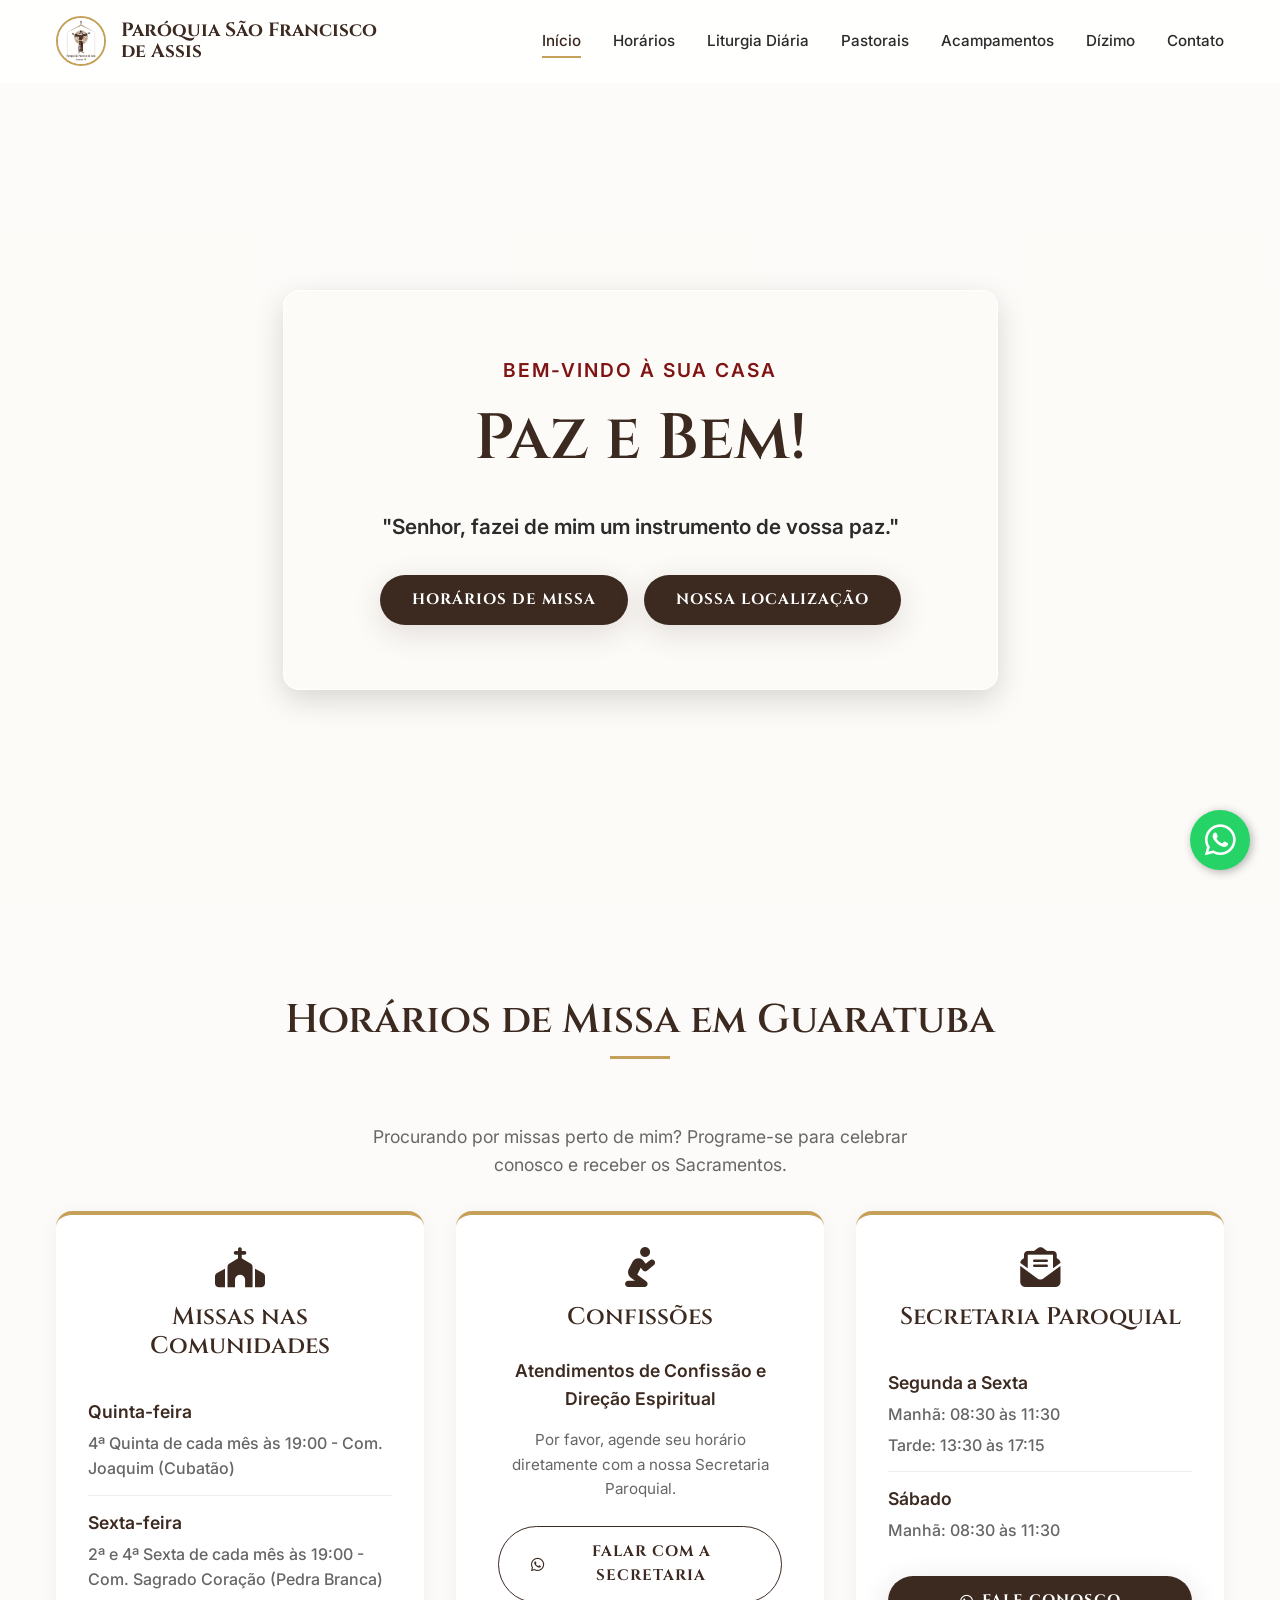
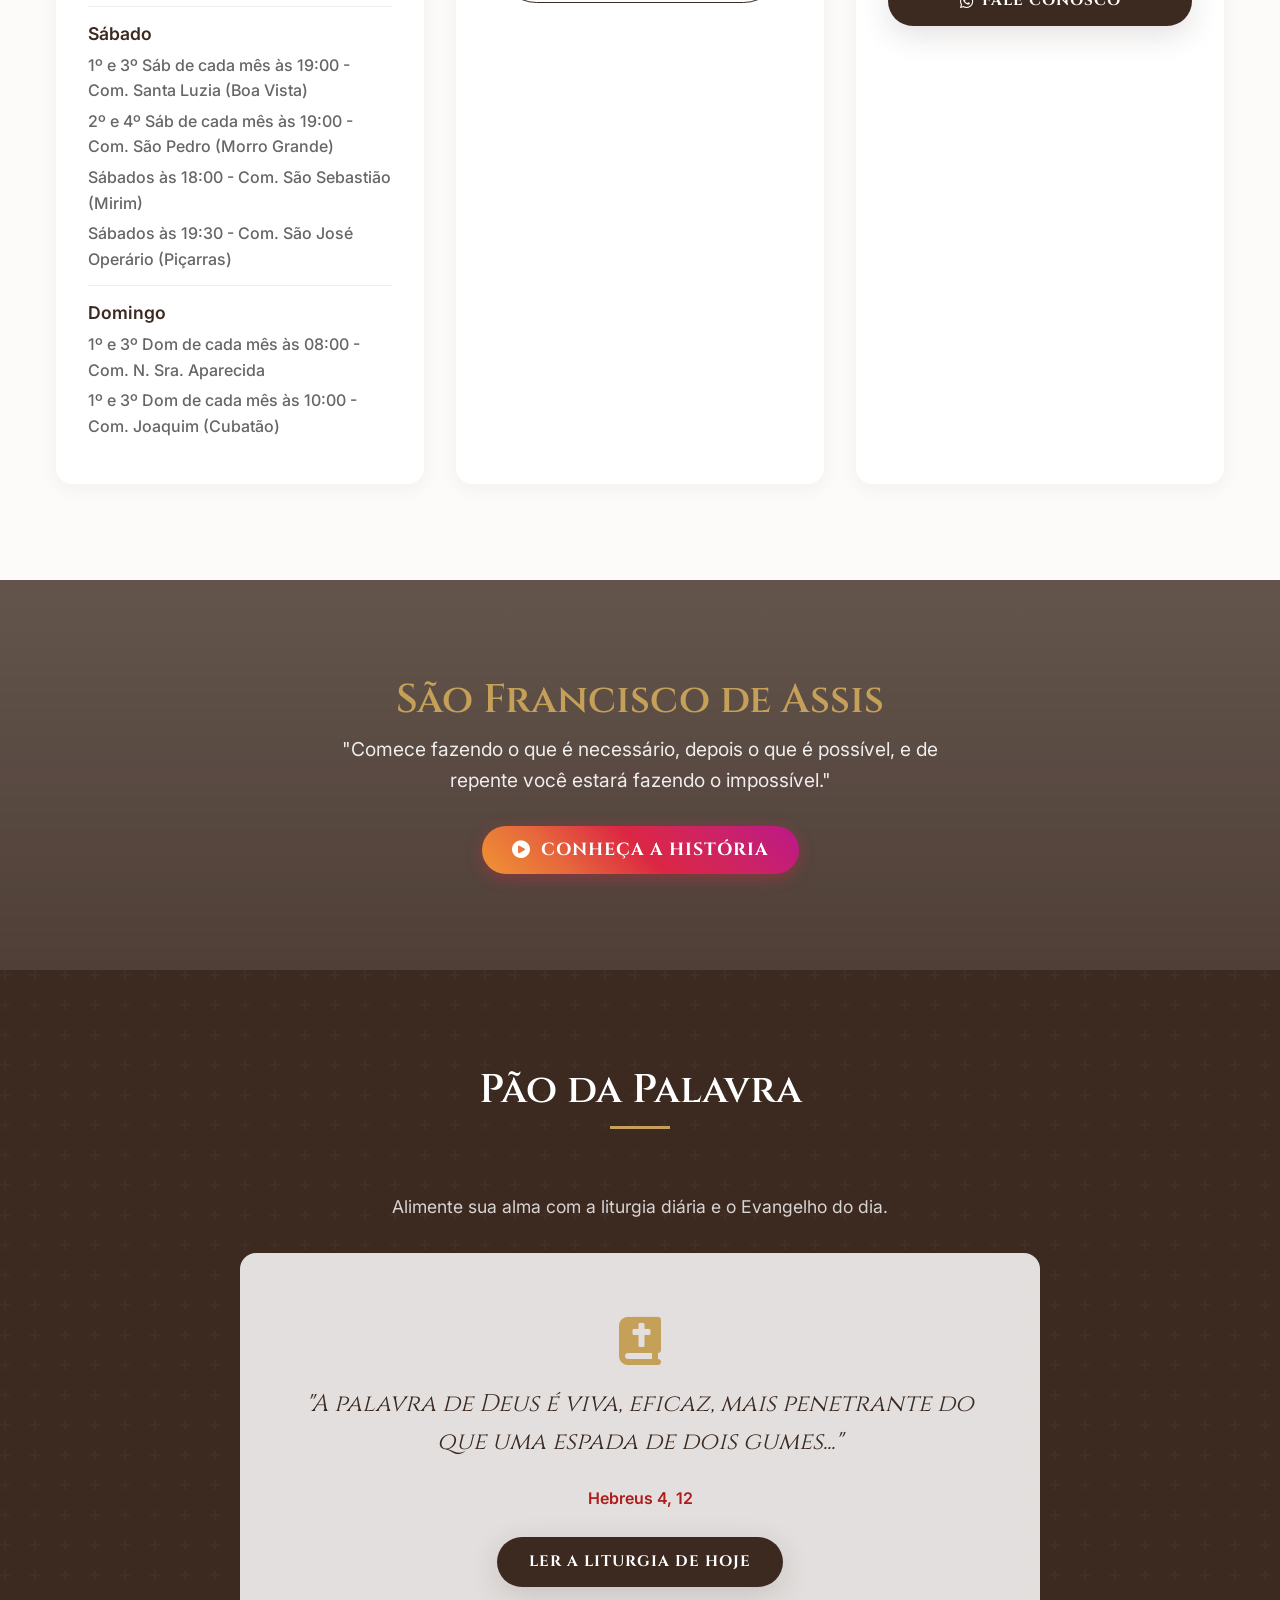
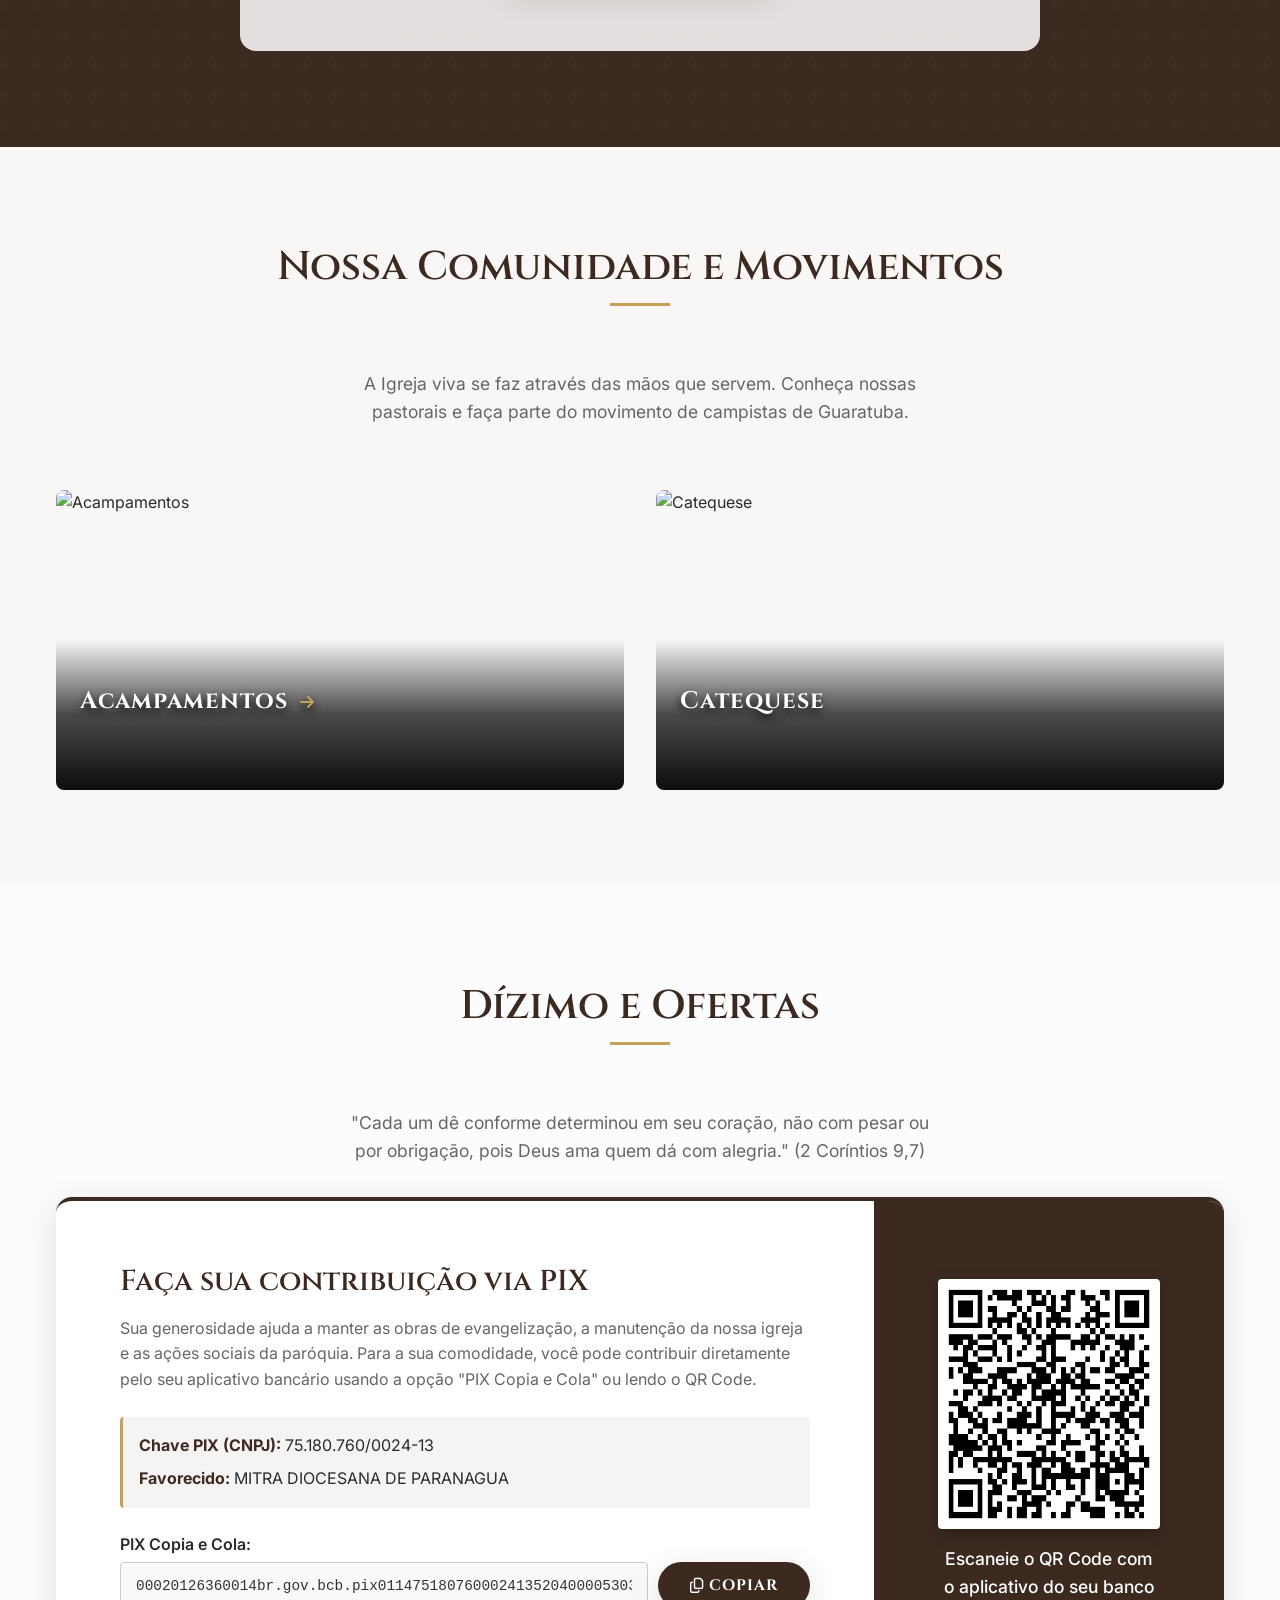
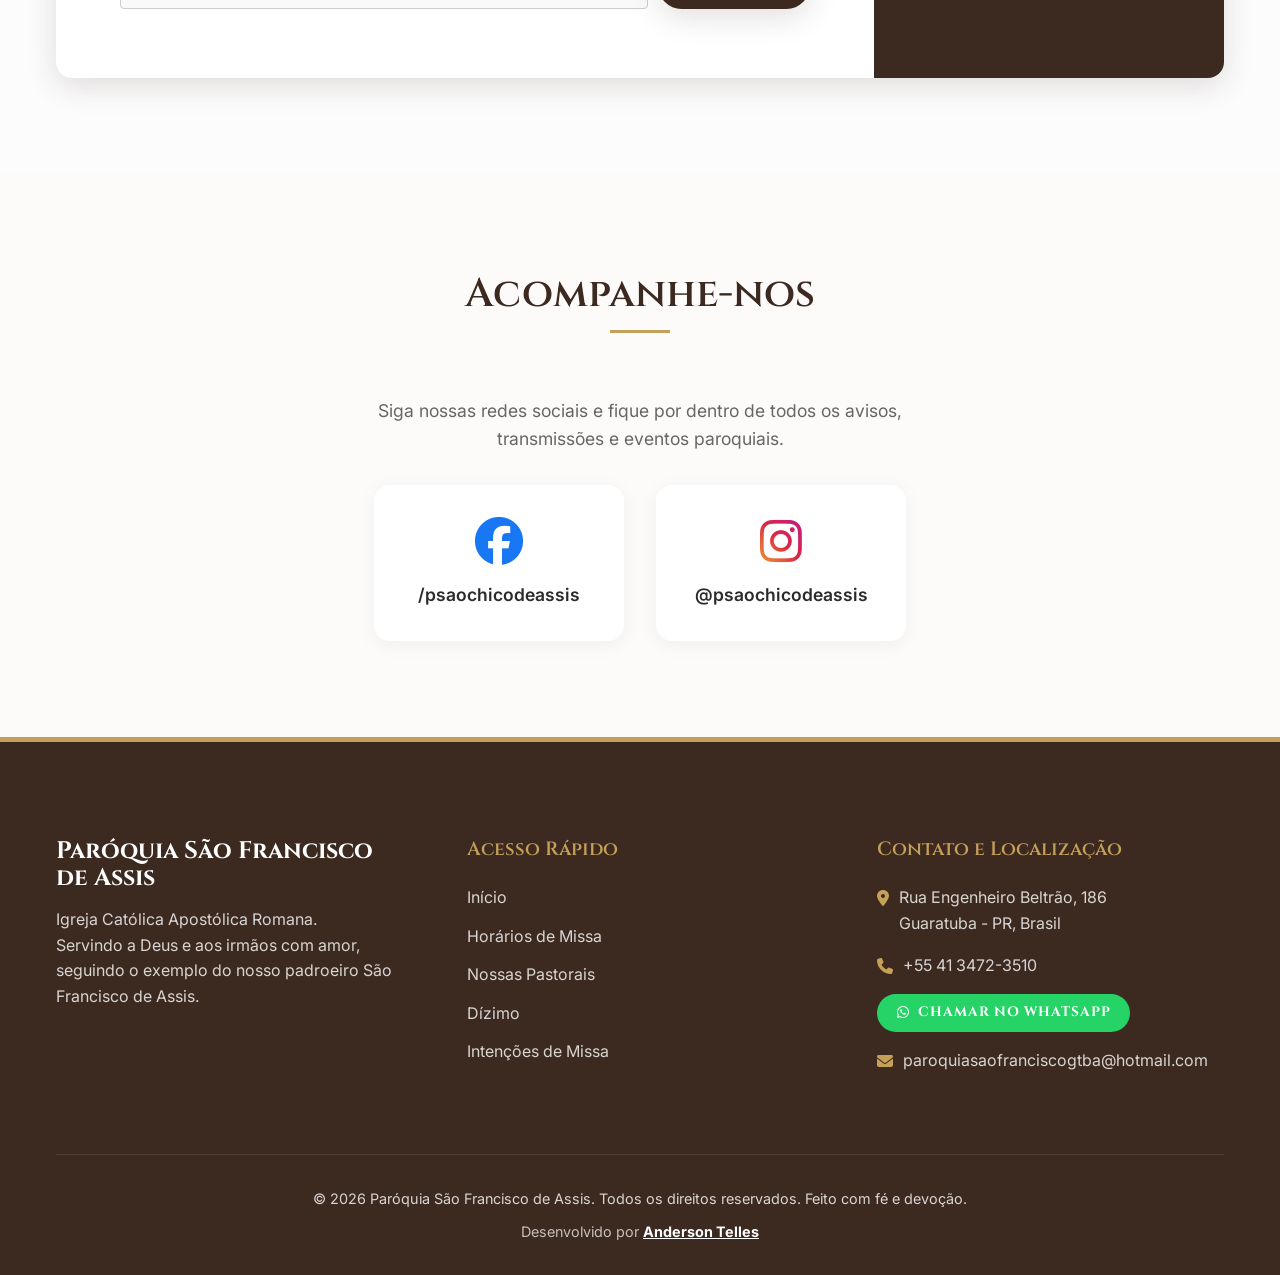
==== commit 0dc5abdc: "Security: Hardened site with Subresource Integrity (SRI) and XSS sanitization on Liturgy API" ====
--- a/index.html
+++ b/index.html
@@ -60,10 +60,10 @@
     <link rel="stylesheet" href="css/style.css?v=5">
     
     <!-- FontAwesome para Ícones -->
-    <link rel="stylesheet" href="https://cdnjs.cloudflare.com/ajax/libs/font-awesome/6.4.0/css/all.min.css">
+    <link rel="stylesheet" href="https://cdnjs.cloudflare.com/ajax/libs/font-awesome/6.4.0/css/all.min.css" integrity="sha512-iecdLmaskl7CVkqkXNQ/ZH/XLlvWZOJyj7Yy7tcenmpD1ypASozpmT/E0iPtmFIB46ZmdtAc9eNBvH0H/ZpiBw==" crossorigin="anonymous" referrerpolicy="no-referrer">
     
     <!-- AOS Animation CSS -->
-    <link href="https://unpkg.com/aos@2.3.1/dist/aos.css" rel="stylesheet">
+    <link rel="stylesheet" href="https://cdnjs.cloudflare.com/ajax/libs/aos/2.3.1/aos.css" integrity="sha512-1cK78a1o+FhU3LIgSQs5wEg6FMW07QXPGcM3gtUfnV7UtXO65vKGjG19SxLNIV4mHF5E35wUtxOP88LMzBIEPg==" crossorigin="anonymous" referrerpolicy="no-referrer">
 </head>
 <body>
 
@@ -419,7 +419,7 @@
 
     <!-- Scripts -->
     <!-- AOS Animation Library -->
-    <script src="https://unpkg.com/aos@2.3.1/dist/aos.js"></script>
+    <script src="https://cdnjs.cloudflare.com/ajax/libs/aos/2.3.1/aos.js" integrity="sha512-A7AYk1fGKX6S2SsHy501CgVNZryVy16M1MZhR1Ol65Weg36k6ltF9cWD16gZlzBU3FMOP02IF9wc5QrJu9ONwA==" crossorigin="anonymous" referrerpolicy="no-referrer"></script>
     <script src="js/main.js"></script>
 </body>
 </html>
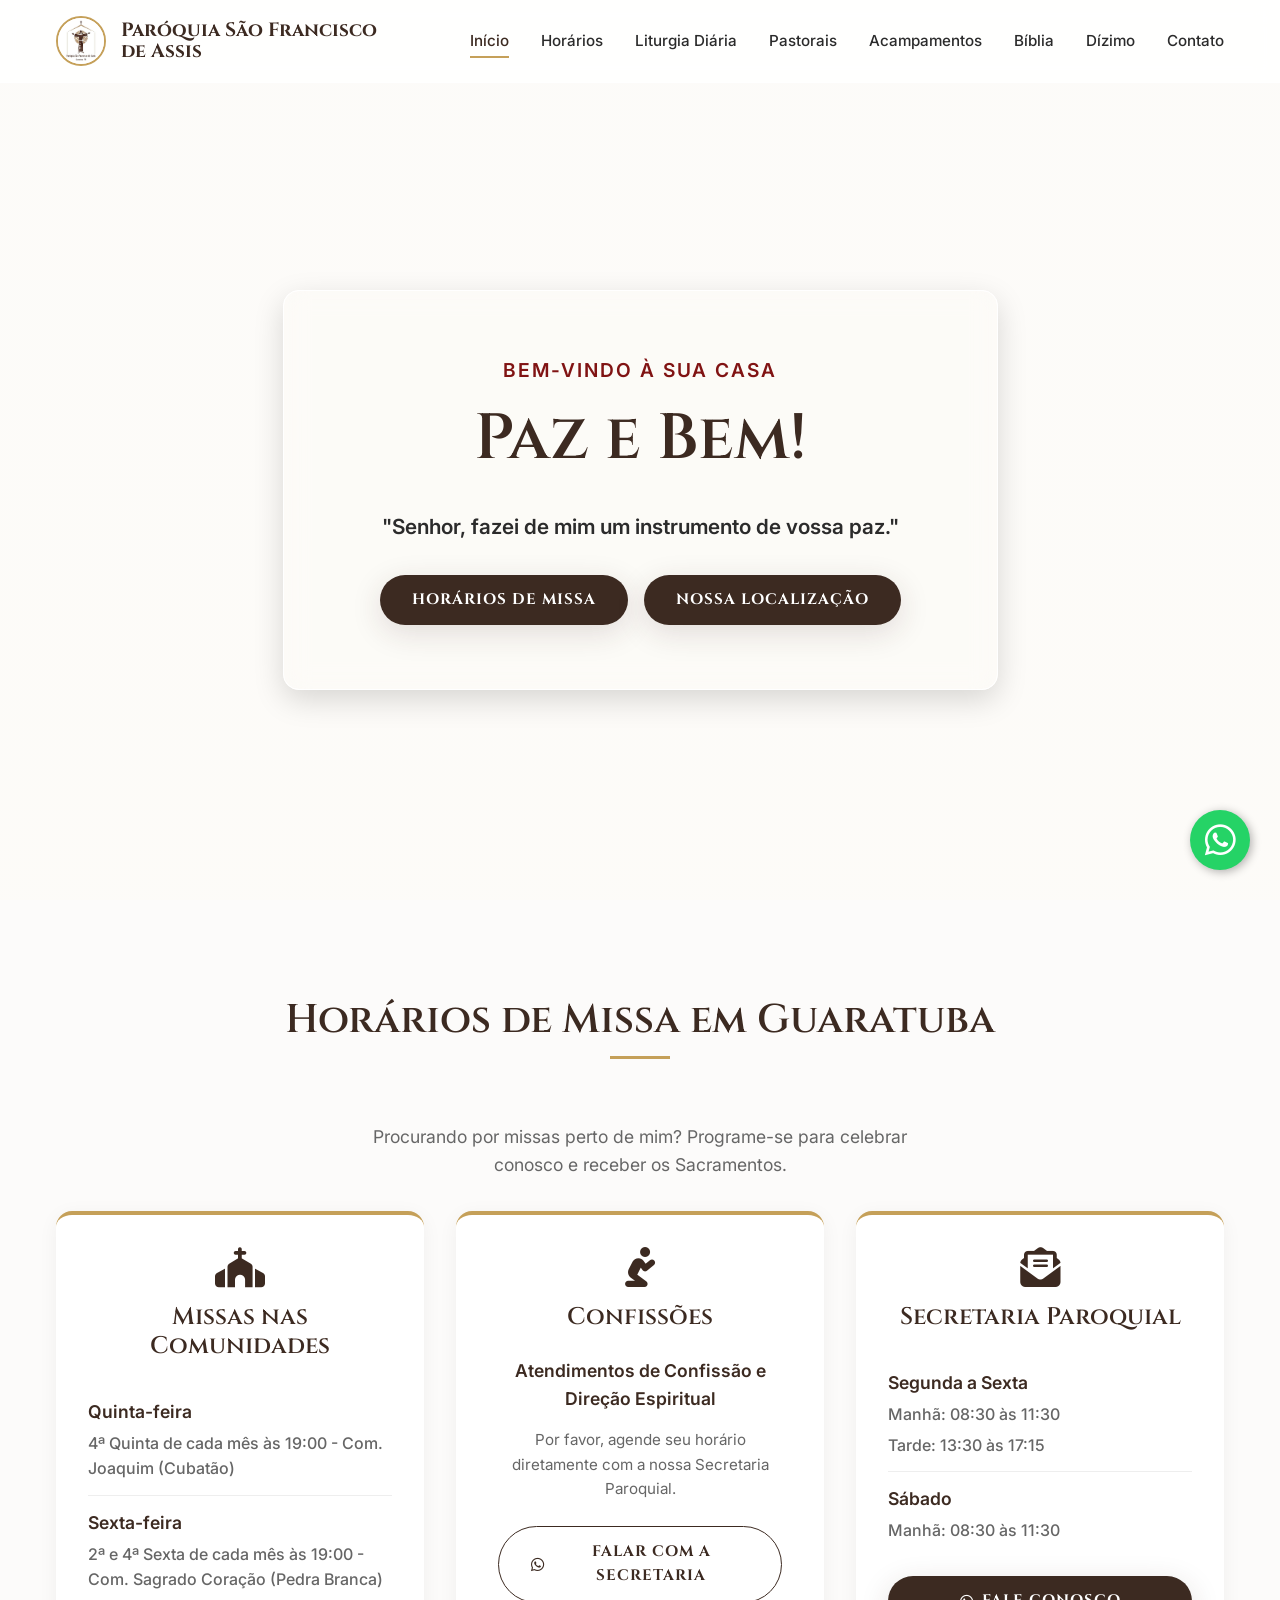
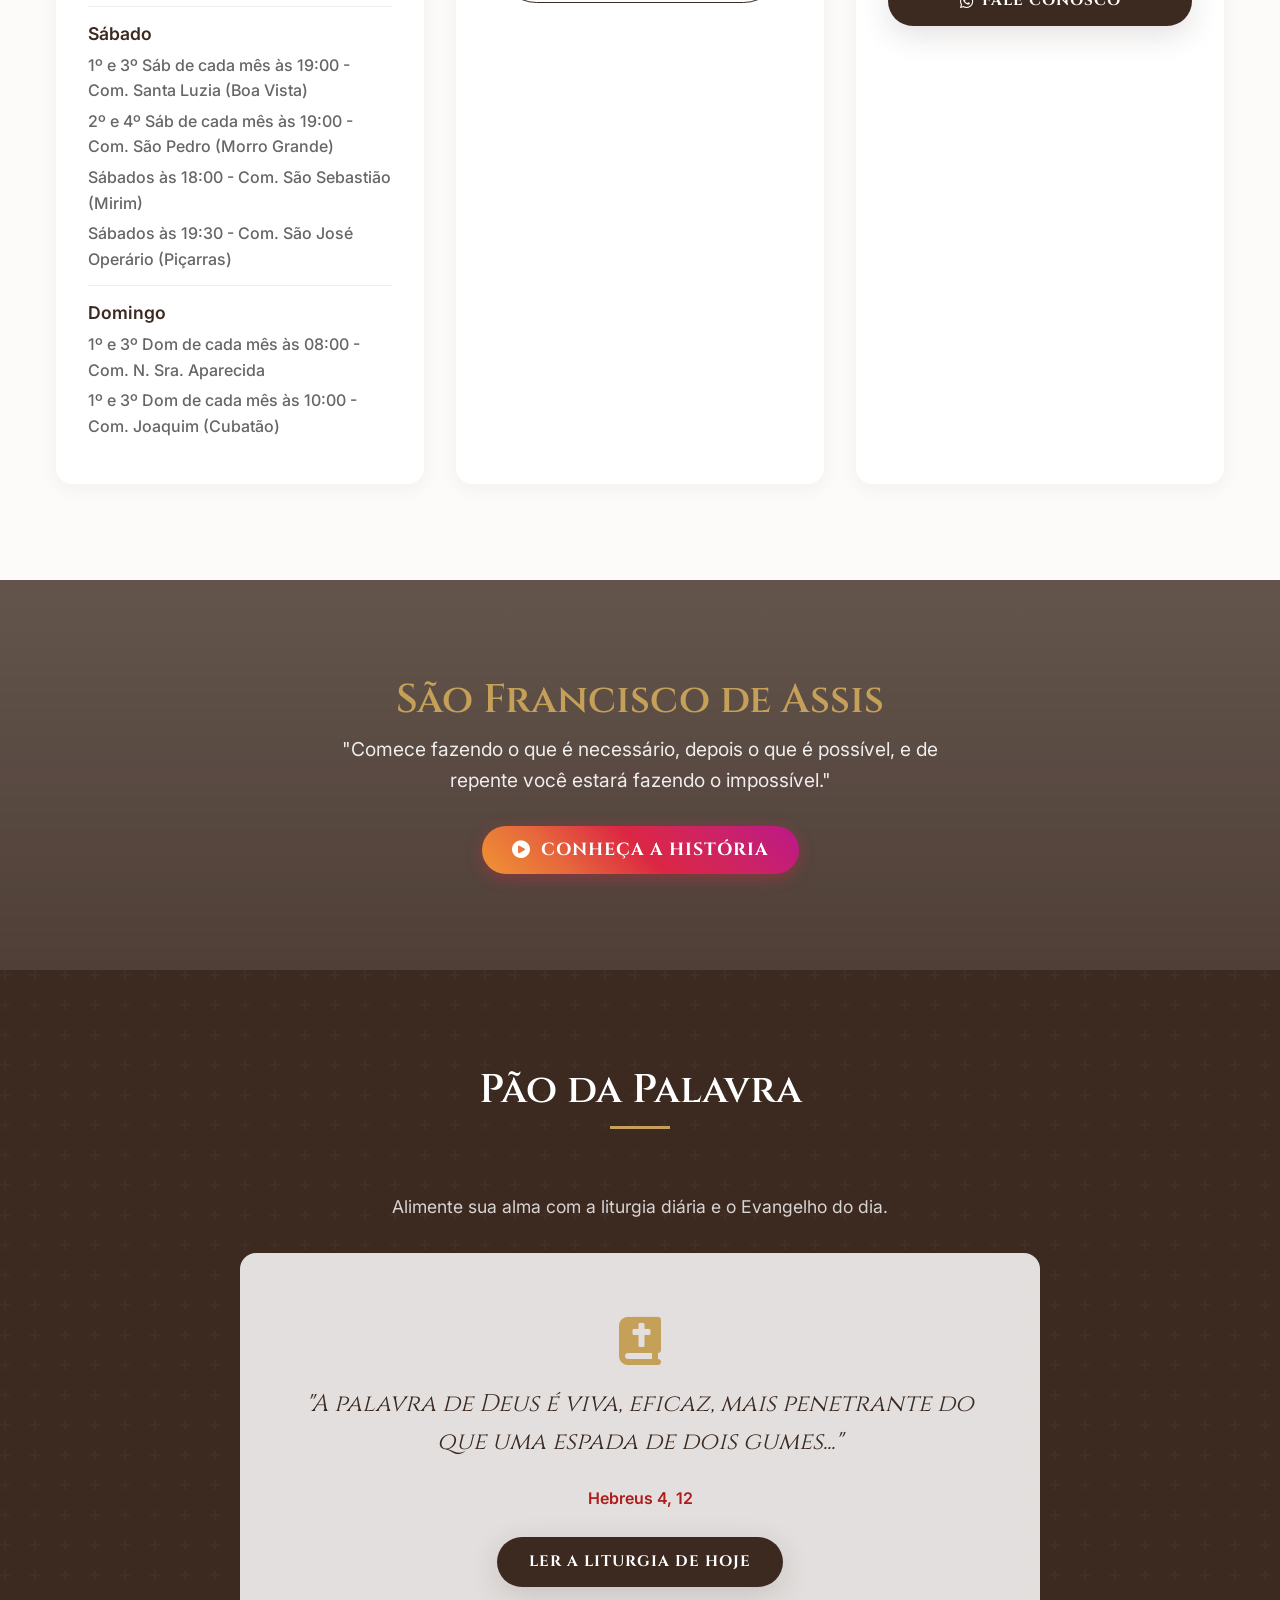
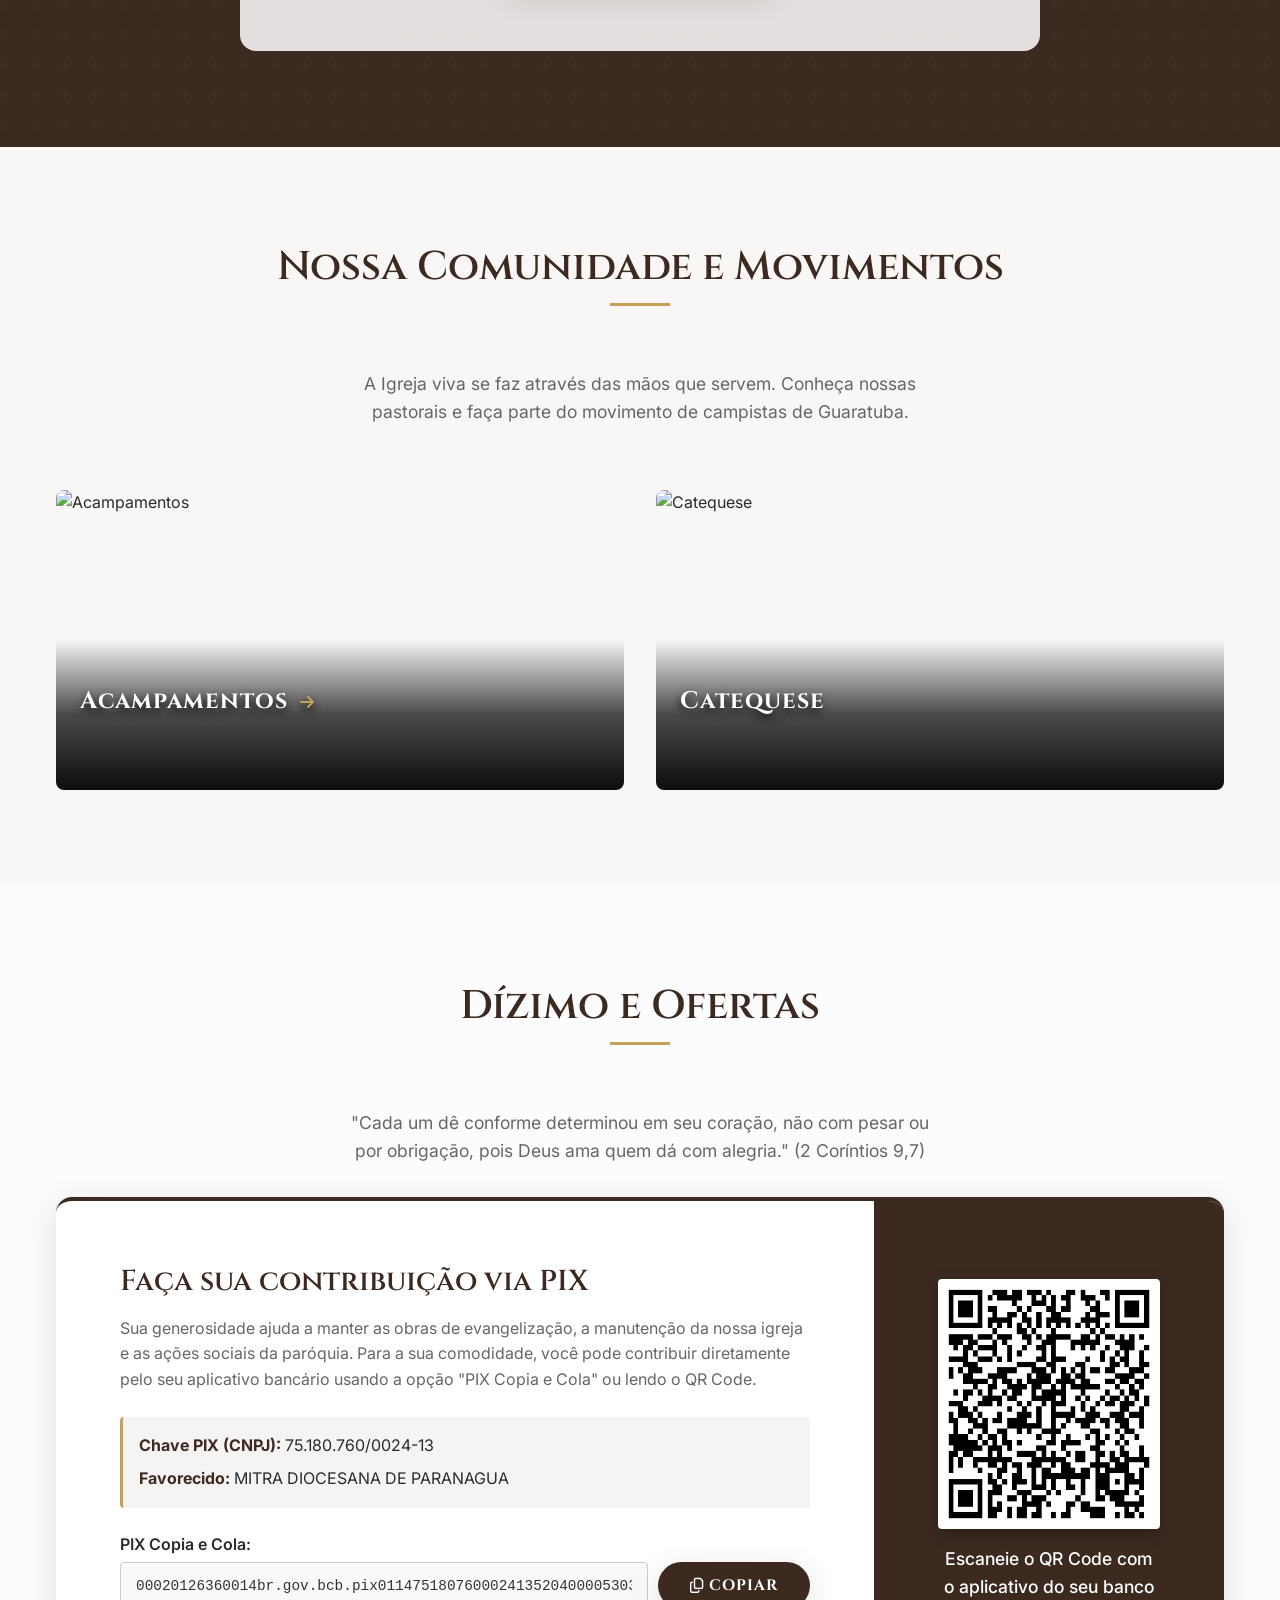
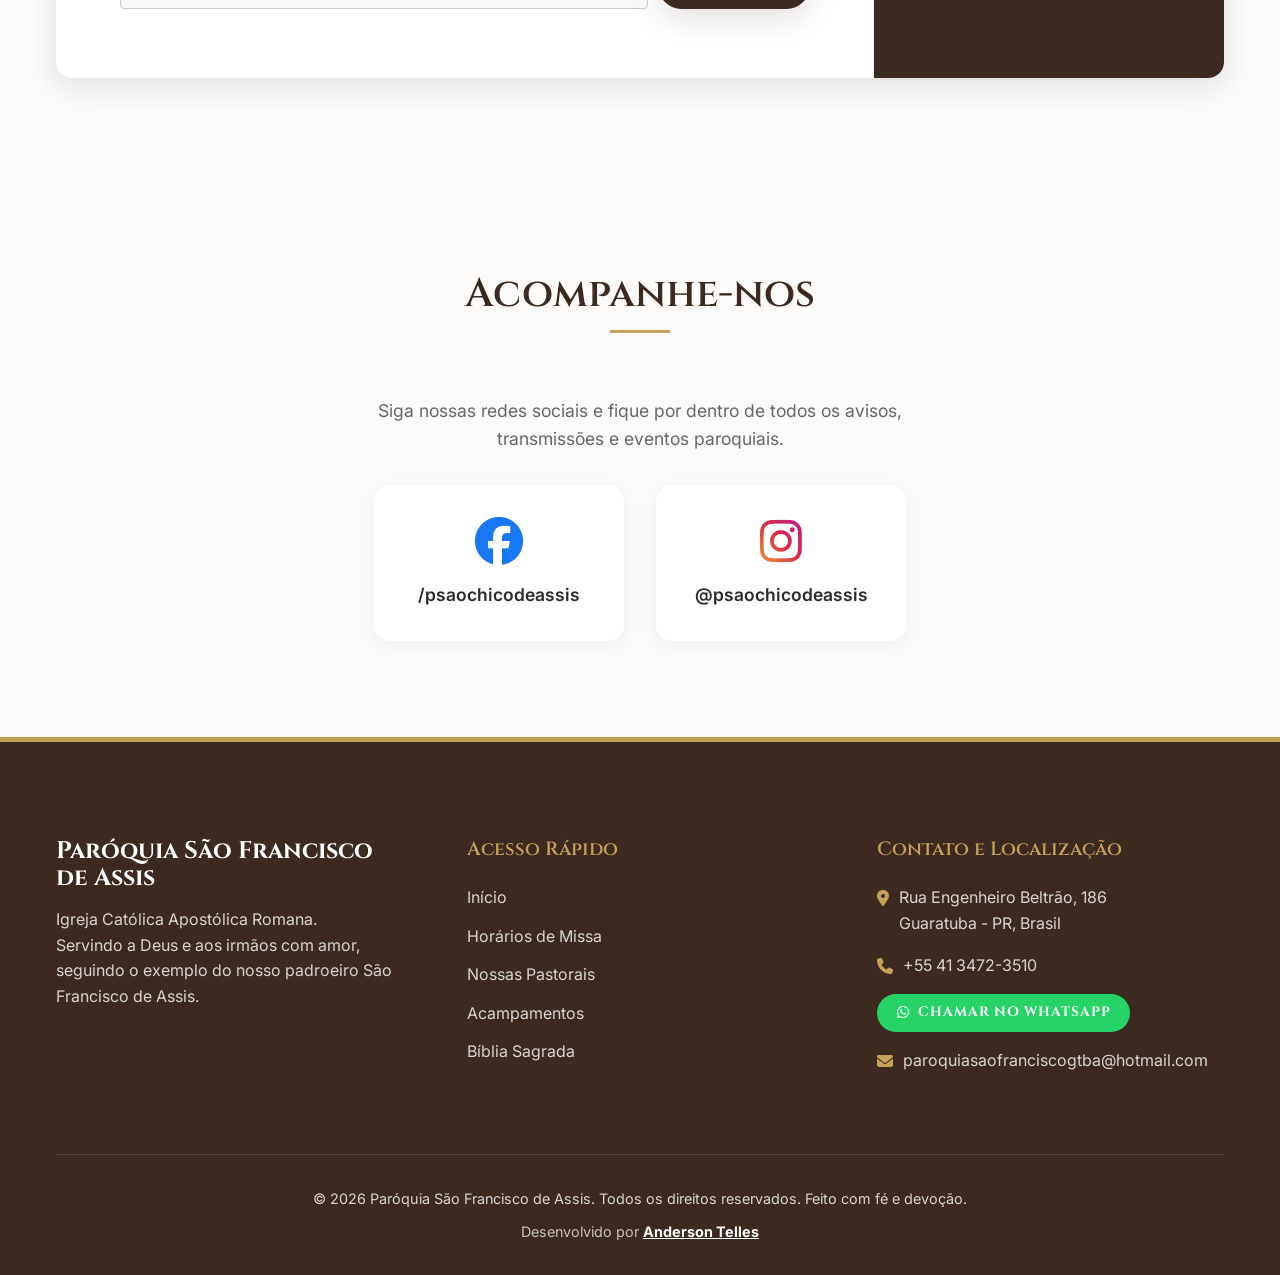
==== commit 6ccc5e1b: "Feature: Integrated complete Catholic Bible Ave Maria reader with split JSON books, text customizati" ====
--- a/index.html
+++ b/index.html
@@ -81,6 +81,7 @@
                 <a href="#liturgia">Liturgia Diária</a>
                 <a href="#pastorais">Pastorais</a>
                 <a href="acampamento.html">Acampamentos</a>
+                <a href="biblia.html">Bíblia</a>
                 <a href="#dizimo">Dízimo</a>
                 <a href="#contato">Contato</a>
             </nav>
@@ -296,8 +297,8 @@
                         <li><a href="#inicio">Início</a></li>
                         <li><a href="#horarios">Horários de Missa</a></li>
                         <li><a href="#pastorais">Nossas Pastorais</a></li>
-                        <li><a href="#dizimo">Dízimo</a></li>
-                        <li><a href="#">Intenções de Missa</a></li>
+                        <li><a href="acampamento.html">Acampamentos</a></li>
+                        <li><a href="biblia.html">Bíblia Sagrada</a></li>
                     </ul>
                 </div>
                 
--- a/css/style.css
+++ b/css/style.css
@@ -712,12 +712,21 @@
 
 .liturgy-section h3 {
     text-shadow:
-        -1px -1px 0 rgba(255, 255, 255, 0.9),
-        1px -1px 0 rgba(255, 255, 255, 0.9),
-        -1px 1px 0 rgba(255, 255, 255, 0.9),
-        1px 1px 0 rgba(255, 255, 255, 0.9),
-        0 2px 5px rgba(0, 0, 0, 0.15);
-    /* Contorno branco e leve sombra para máximo contraste */
+        -0.5px -0.5px 0 rgba(255, 255, 255, 0.6),
+        0.5px -0.5px 0 rgba(255, 255, 255, 0.6),
+        -0.5px 0.5px 0 rgba(255, 255, 255, 0.6),
+        0.5px 0.5px 0 rgba(255, 255, 255, 0.6),
+        0 1px 3px rgba(0, 0, 0, 0.15);
+    /* Contorno branco mais fino e leve sombra */
+}
+
+.liturgy-verse-num {
+    font-size: 0.75em;
+    font-weight: bold;
+    vertical-align: super;
+    line-height: 0;
+    margin-right: 3px;
+    color: var(--color-accent);
 }
 
 /* ==========================================================================
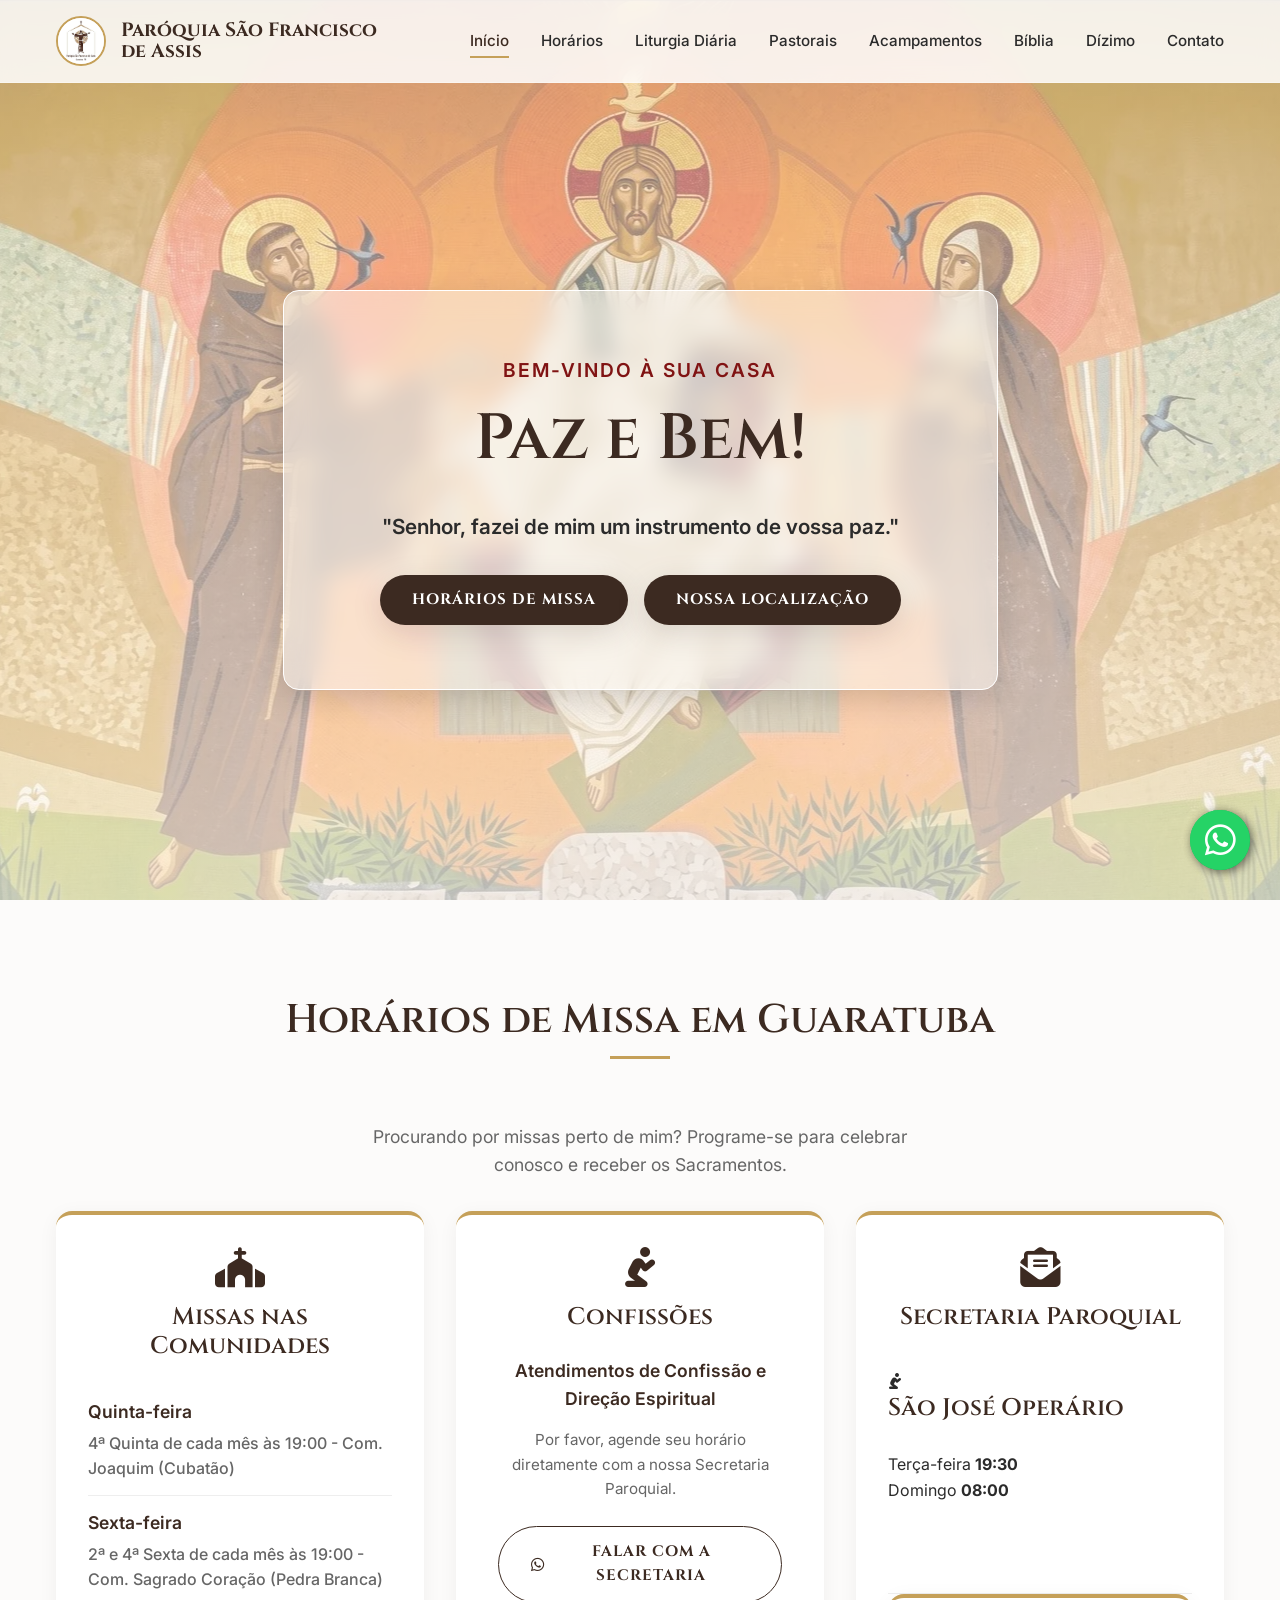
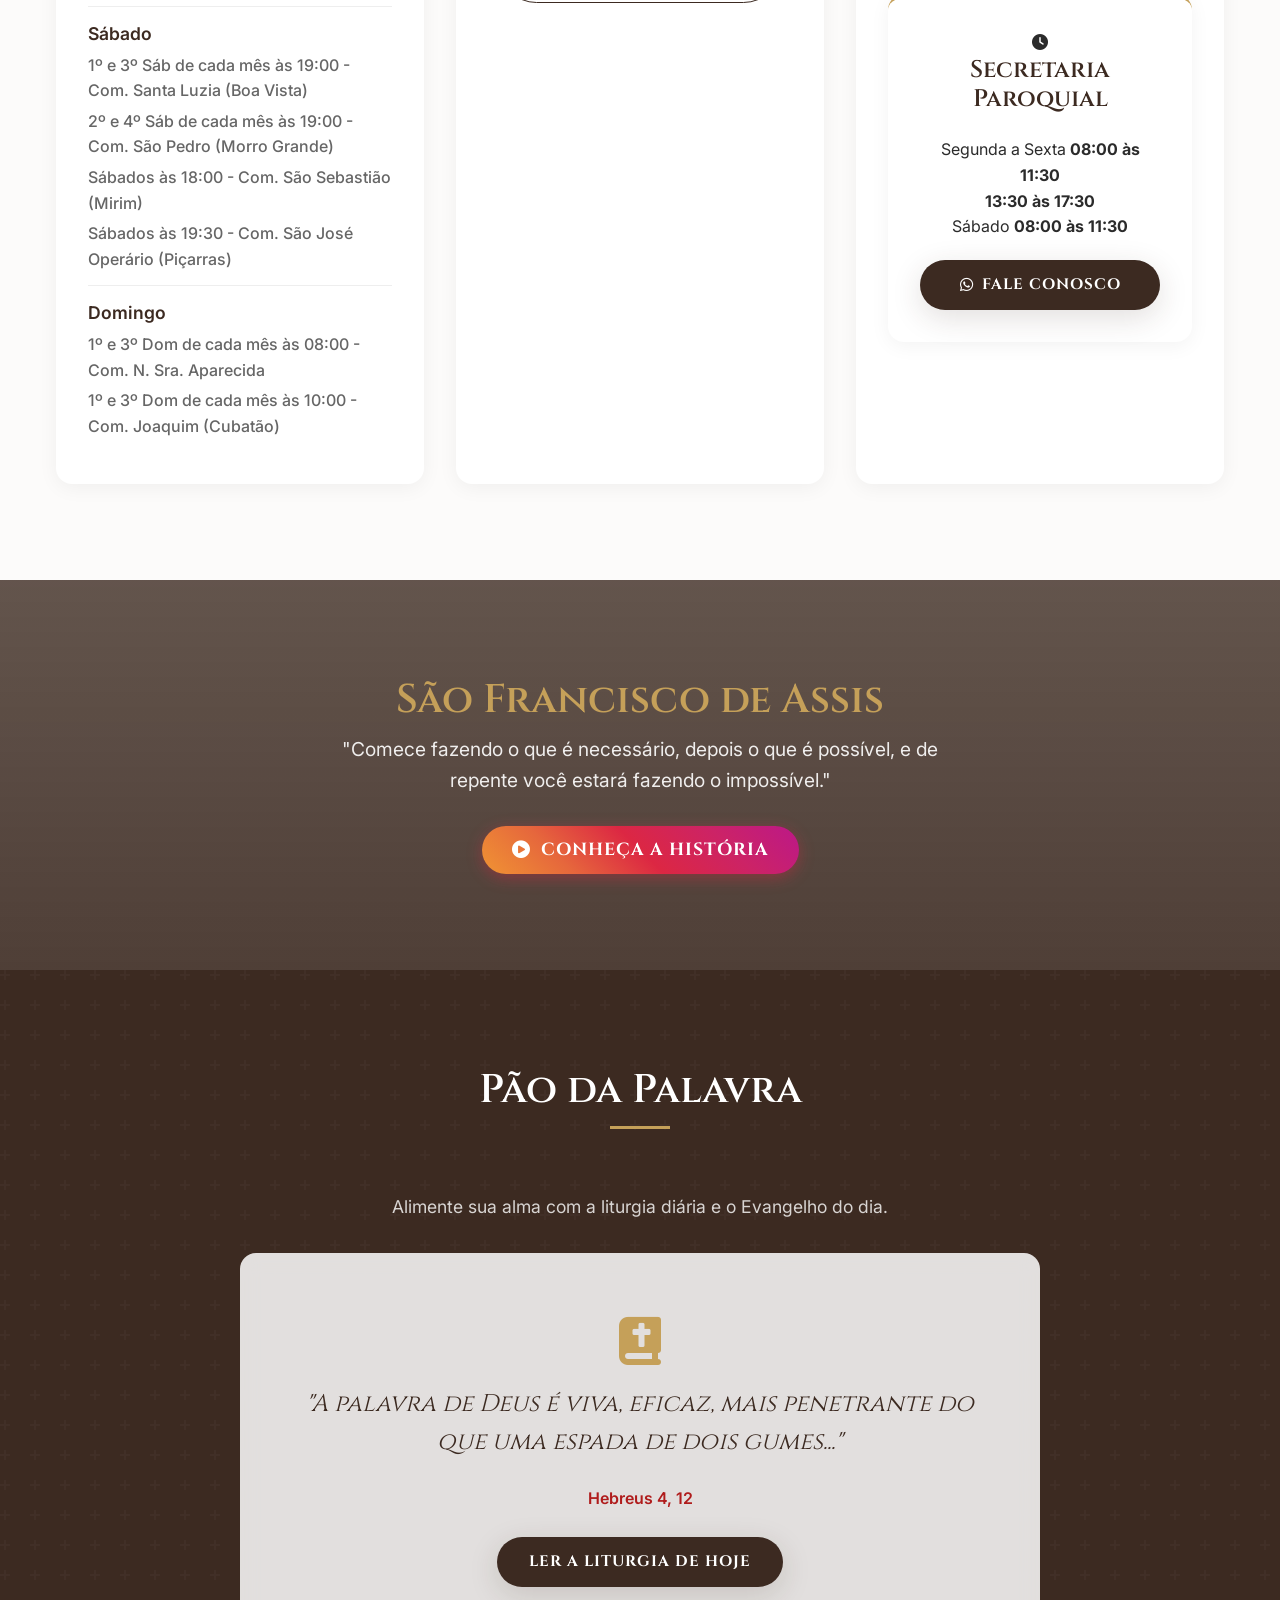
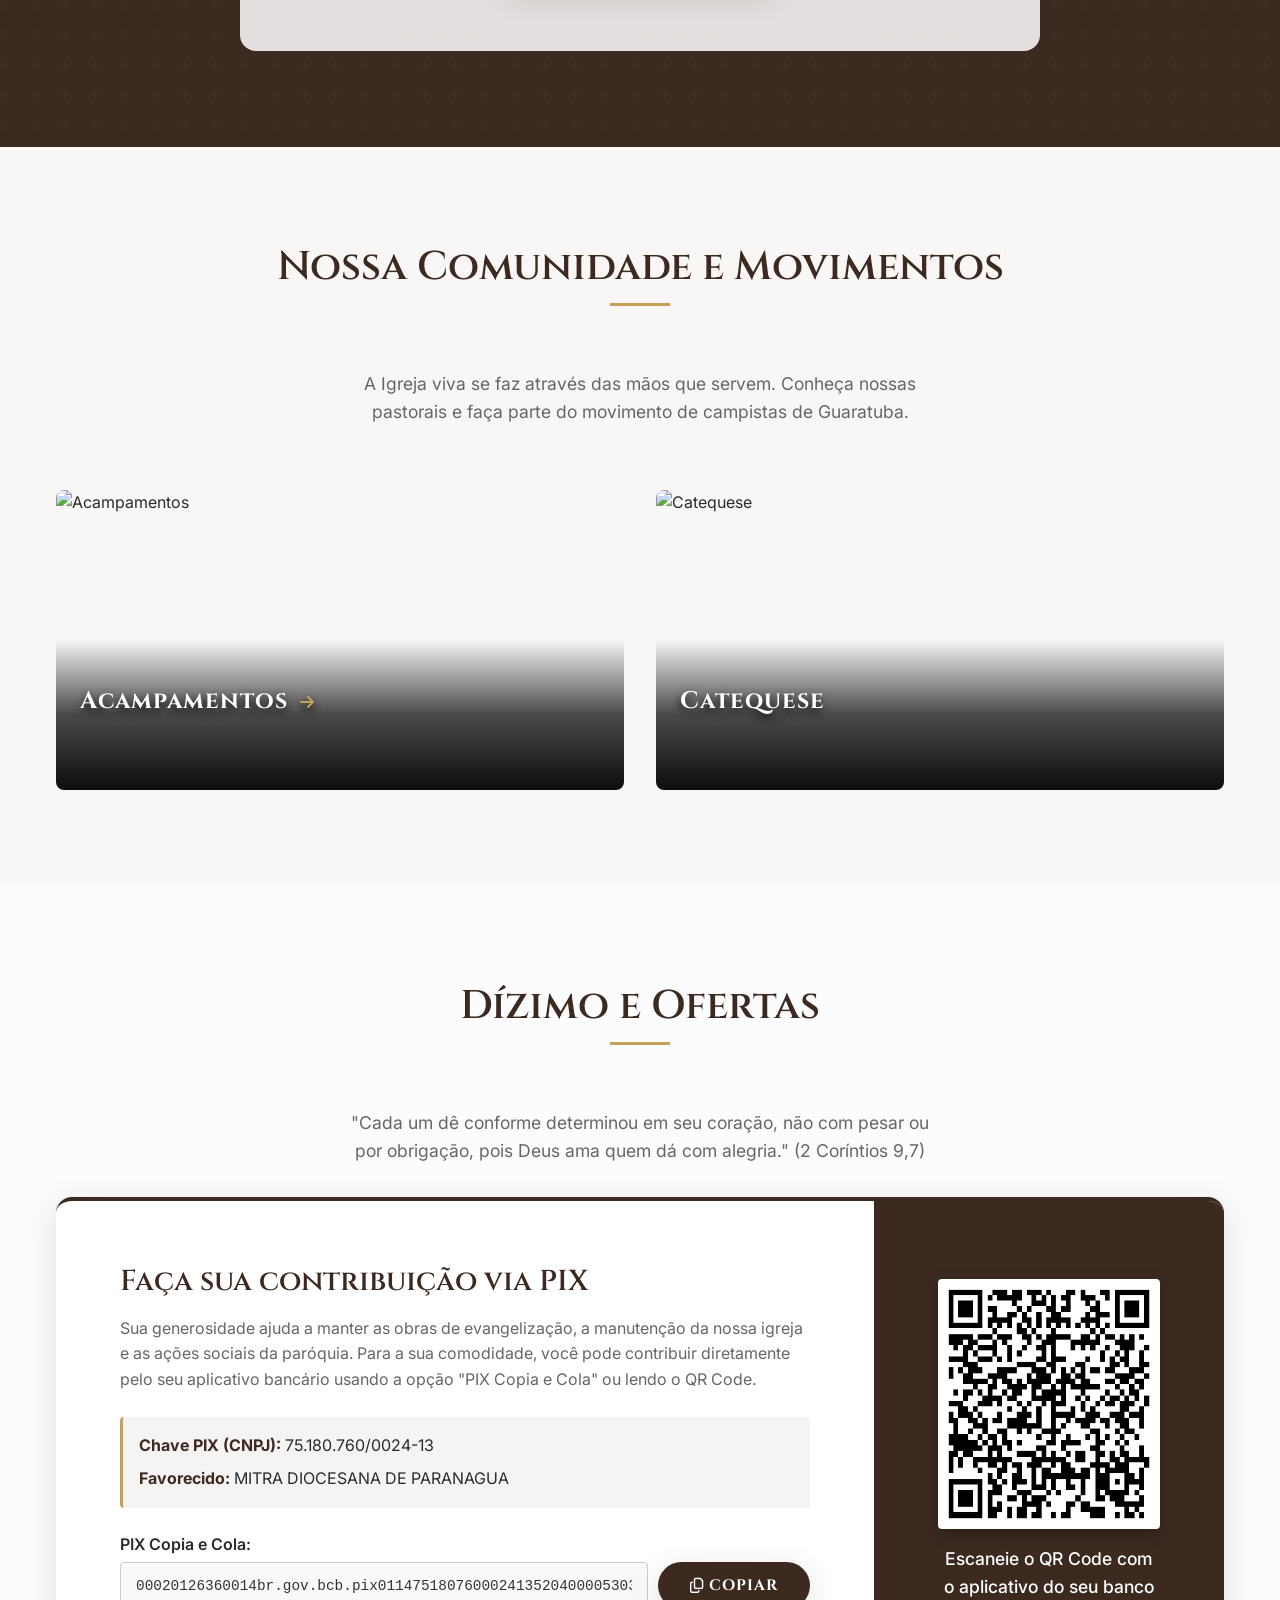
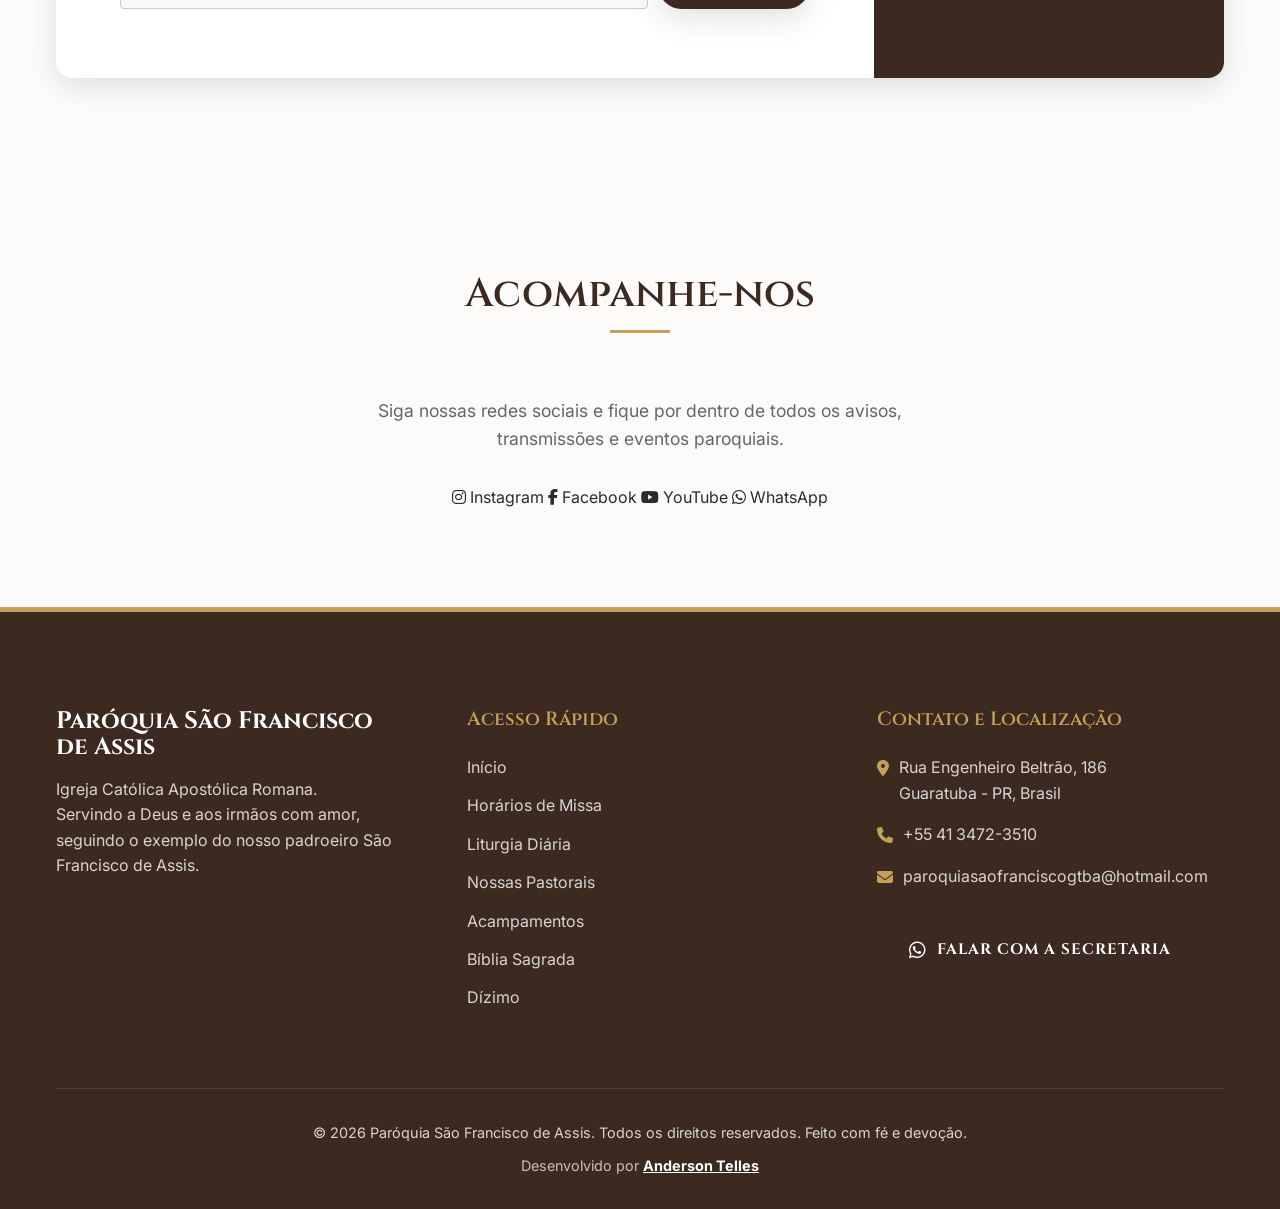
==== commit 646b96c2: "perf: converte e otimiza todas as imagens do site para formato WebP (reducao de 78.6% no peso total)" ====
--- a/index.html
+++ b/index.html
@@ -158,15 +158,27 @@
                     <h3>Secretaria Paroquial</h3>
                     <div class="time-list">
                         <div class="time-item" style="flex-direction: column; align-items: flex-start; gap: 5px;">
-                            <span class="time-day" style="color: var(--color-primary); font-size: 1.1rem;">Segunda a Sexta</span>
-                            <span class="time-hour" style="font-weight: 500; color: var(--color-text-muted);">Manhã: 08:30 às 11:30</span>
-                            <span class="time-hour" style="font-weight: 500; color: var(--color-text-muted);">Tarde: 13:30 às 17:15</span>
-                        </div>
-                        <div class="time-item" style="flex-direction: column; align-items: flex-start; gap: 5px;">
-                            <span class="time-day" style="color: var(--color-primary); font-size: 1.1rem;">Sábado</span>
-                            <span class="time-hour" style="font-weight: 500; color: var(--color-text-muted);">Manhã: 08:30 às 11:30</span>
-                        </div>
-                    </div>
+                    <div class="card-header">
+                        <i class="fas fa-pray"></i>
+                        <h3>São José Operário</h3>
+                    </div>
+                    <ul class="times-list">
+                        <li><span>Terça-feira</span> <strong>19:30</strong></li>
+                        <li><span>Domingo</span> <strong>08:00</strong></li>
+                    </ul>
+                    <a href="https://maps.app.goo.gl/2fXeiiGiojJsT8L88" target="_blank" rel="noopener noreferrer" class="btn btn-outline" style="margin-top: 20px; width: 100%;"><i class="fas fa-map-marker-alt" style="margin-right: 8px;"></i> Ver no Mapa</a>
+                </div>
+                
+                <!-- Atendimento da Secretaria Paroquial -->
+                <div class="schedule-card special-card" data-aos="fade-up" data-aos-delay="400">
+                    <div class="card-header">
+                        <i class="fas fa-clock"></i>
+                        <h3>Secretaria Paroquial</h3>
+                    </div>
+                    <ul class="times-list">
+                        <li><span>Segunda a Sexta</span> <strong>08:00 às 11:30<br>13:30 às 17:30</strong></li>
+                        <li><span>Sábado</span> <strong>08:00 às 11:30</strong></li>
+                    </ul>
                     <a href="https://wa.me/554134723510" target="_blank" rel="noopener noreferrer" class="btn btn-primary" style="margin-top: 20px; width: 100%;"><i class="fab fa-whatsapp" style="margin-right: 8px;"></i> Fale Conosco</a>
                 </div>
             </div>
@@ -174,7 +186,7 @@
     </section>
 
     <!-- Conheça o Padroeiro -->
-    <section class="patron-banner" style="background: linear-gradient(rgba(60, 42, 33, 0.8), rgba(60, 42, 33, 0.9)), url('img/BG.jpg') center/cover fixed; padding: var(--spacing-xl) 0; text-align: center; color: white;">
+    <section class="patron-banner" style="background: linear-gradient(rgba(60, 42, 33, 0.8), rgba(60, 42, 33, 0.9)), url('img/BG.webp') center/cover fixed; padding: var(--spacing-xl) 0; text-align: center; color: white;">
         <div class="container" data-aos="zoom-in">
             <h2 style="font-family: var(--font-heading); font-size: 2.5rem; margin-bottom: 10px; color: var(--color-secondary);">São Francisco de Assis</h2>
             <p style="font-size: 1.2rem; max-width: 600px; margin: 0 auto 30px; opacity: 0.9;">"Comece fazendo o que é necessário, depois o que é possível, e de repente você estará fazendo o impossível."</p>
@@ -254,7 +266,7 @@
                         </div>
                     </div>
                     <div class="tithe-qr">
-                        <img src="img/qrcode-pix.png" alt="QR Code PIX Dízimo" class="qr-code">
+                        <img src="img/qrcode-pix.webp" alt="QR Code PIX Dízimo" class="qr-code">
                         <p>Escaneie o QR Code com o aplicativo do seu banco</p>
                     </div>
                 </div>
@@ -268,21 +280,28 @@
             <h2 class="section-title">Acompanhe-nos</h2>
             <p class="section-subtitle">Siga nossas redes sociais e fique por dentro de todos os avisos, transmissões e eventos paroquiais.</p>
             
-            <div class="social-links-large">
-                <a href="https://www.facebook.com/psaochicodeassis" target="_blank" rel="noopener noreferrer" class="social-box facebook">
-                    <i class="fab fa-facebook"></i>
-                    <span>/psaochicodeassis</span>
+            <div class="social-links-grid">
+                <a href="https://www.instagram.com/paroquiasaofrancisco.gtba/" target="_blank" rel="noopener noreferrer" class="social-btn instagram" aria-label="Siga-nos no Instagram">
+                    <i class="fab fa-instagram"></i>
+                    <span>Instagram</span>
                 </a>
-                
-                <a href="https://www.instagram.com/psaochicodeassis/" target="_blank" rel="noopener noreferrer" class="social-box instagram">
-                    <i class="fab fa-instagram"></i>
-                    <span>@psaochicodeassis</span>
+                <a href="https://www.facebook.com/paroquiasaofranciscogba/" target="_blank" rel="noopener noreferrer" class="social-btn facebook" aria-label="Acompanhe nossa página no Facebook">
+                    <i class="fab fa-facebook-f"></i>
+                    <span>Facebook</span>
                 </a>
-            </div>
-        </div>
-    </section>
-
-    <!-- Footer / Contato -->
+                <a href="https://www.youtube.com/@paróquiasãofranciscodeassi795" target="_blank" rel="noopener noreferrer" class="social-btn youtube" aria-label="Inscreva-se em nosso canal no YouTube">
+                    <i class="fab fa-youtube"></i>
+                    <span>YouTube</span>
+                </a>
+                <a href="https://wa.me/554134723510" target="_blank" rel="noopener noreferrer" class="social-btn whatsapp" aria-label="Fale conosco pelo WhatsApp">
+                    <i class="fab fa-whatsapp"></i>
+                    <span>WhatsApp</span>
+                </a>
+            </div>
+        </div>
+    </section>
+
+    <!-- Footer -->
     <footer id="contato" class="footer">
         <div class="container">
             <div class="footer-grid">
@@ -296,9 +315,11 @@
                     <ul>
                         <li><a href="#inicio">Início</a></li>
                         <li><a href="#horarios">Horários de Missa</a></li>
+                        <li><a href="#liturgia">Liturgia Diária</a></li>
                         <li><a href="#pastorais">Nossas Pastorais</a></li>
                         <li><a href="acampamento.html">Acampamentos</a></li>
                         <li><a href="biblia.html">Bíblia Sagrada</a></li>
+                        <li><a href="#dizimo">Dízimo</a></li>
                     </ul>
                 </div>
                 
@@ -307,22 +328,18 @@
                     <ul class="contact-info">
                         <li>
                             <i class="fas fa-map-marker-alt"></i>
-                            <span><a href="https://www.google.com/maps/place/Par%C3%B3quia+S%C3%A3o+Francisco+de+Assis/@-25.8874442,-48.5877941,19.75z/data=!4m14!1m7!3m6!1s0x94dbfa9ac2def11d:0x2148279da99a5dc6!2sR.+Eng.+Beltr%C3%A3o,+186+-+Guaratuba,+PR,+83280-000!3b1!8m2!3d-25.8878469!4d-48.5879046!3m5!1s0x94dbfbd064d6f213:0x82356a693c4c5adc!8m2!3d-25.8873222!4d-48.5873674!16s%2Fg%2F11l31njyw0?entry=ttu&g_ep=EgoyMDI2MDQyOC4wIKXMDSoASAFQAw%3D%3D" target="_blank" rel="noopener noreferrer" style="color: inherit;">Rua Engenheiro Beltrão, 186<br>Guaratuba - PR, Brasil</a></span>
+                            <span><a href="https://maps.app.goo.gl/2fXeiiGiojJsT8L88" target="_blank" rel="noopener noreferrer" style="color: inherit;">Rua Engenheiro Beltrão, 186<br>Guaratuba - PR, Brasil</a></span>
                         </li>
                         <li>
                             <i class="fas fa-phone"></i>
                             <span>+55 41 3472-3510</span>
-                        </li>
-                        <li style="margin-top: 15px;">
-                            <a href="https://wa.me/554134723510" id="footer-whatsapp-btn" target="_blank" rel="noopener noreferrer" class="btn" style="background-color: #25d366; color: white; padding: 0.5rem 1.2rem; font-size: 0.85rem;">
-                                <i class="fab fa-whatsapp" style="margin-right: 8px; margin-top: 0; color: white;"></i> Chamar no WhatsApp
-                            </a>
                         </li>
                         <li>
                             <i class="fas fa-envelope"></i>
                             <span><a href="mailto:paroquiasaofranciscogtba@hotmail.com" style="color: inherit;">paroquiasaofranciscogtba@hotmail.com</a></span>
                         </li>
                     </ul>
+                    <a href="https://wa.me/554134723510" target="_blank" rel="noopener noreferrer" class="btn btn-primary" style="margin-top: 20px; display: inline-flex; align-items: center; justify-content: center;"><i class="fab fa-whatsapp" style="margin-right: 10px; font-size: 1.2rem;"></i> Falar com a Secretaria</a>
                 </div>
             </div>
             
@@ -332,6 +349,46 @@
             </div>
         </div>
     </footer>
+
+    <!-- WhatsApp Floating Button -->
+    <a href="https://wa.me/554134723510" class="whatsapp-float" target="_blank" rel="noopener noreferrer" aria-label="Fale conosco pelo WhatsApp">
+        <i class="fab fa-whatsapp"></i>
+    </a>
+
+    <!-- Story Modal -->
+    <div id="story-modal" class="story-modal">
+        <div class="story-container">
+            <!-- Fechar -->
+            <button id="close-story" class="story-close"><i class="fas fa-times"></i></button>
+            
+            <!-- Barra superior: Nome e Ícone -->
+            <div class="story-header">
+                <img src="img/logo.webp" alt="Logo" class="story-avatar">
+                <span class="story-username">São Francisco de Assis</span>
+            </div>
+
+            <!-- Barrinhas de Progresso -->
+            <div class="story-progress-container">
+                <div class="story-progress-bar"><div class="story-progress-fill"></div></div>
+                <div class="story-progress-bar"><div class="story-progress-fill"></div></div>
+                <div class="story-progress-bar"><div class="story-progress-fill"></div></div>
+                <div class="story-progress-bar"><div class="story-progress-fill"></div></div>
+                <div class="story-progress-bar"><div class="story-progress-fill"></div></div>
+                <div class="story-progress-bar"><div class="story-progress-fill"></div></div>
+            </div>
+
+            <!-- Imagem -->
+            <div class="story-image-wrapper">
+                <img id="story-image" src="img/1.webp" alt="História">
+            </div>
+
+            <!-- Áreas de toque -->
+            <div id="story-prev" class="story-touch-left"></div>
+            <div id="story-next" class="story-touch-right">
+                <i class="fas fa-chevron-right story-hint-arrow"></i>
+            </div>
+        </div>
+    </div>
 
     <!-- Liturgy Modal -->
     <div id="liturgyModal" class="modal">
--- a/css/style.css
+++ b/css/style.css
@@ -240,7 +240,7 @@
     left: 0;
     width: 100%;
     height: 100%;
-    background-image: linear-gradient(rgba(253, 251, 247, 0.4), rgba(253, 251, 247, 0.7)), url('../img/BG.jpg');
+    background-image: linear-gradient(rgba(253, 251, 247, 0.4), rgba(253, 251, 247, 0.7)), url('../img/BG.webp');
     background-size: cover;
     background-position: top center;
     background-attachment: fixed;
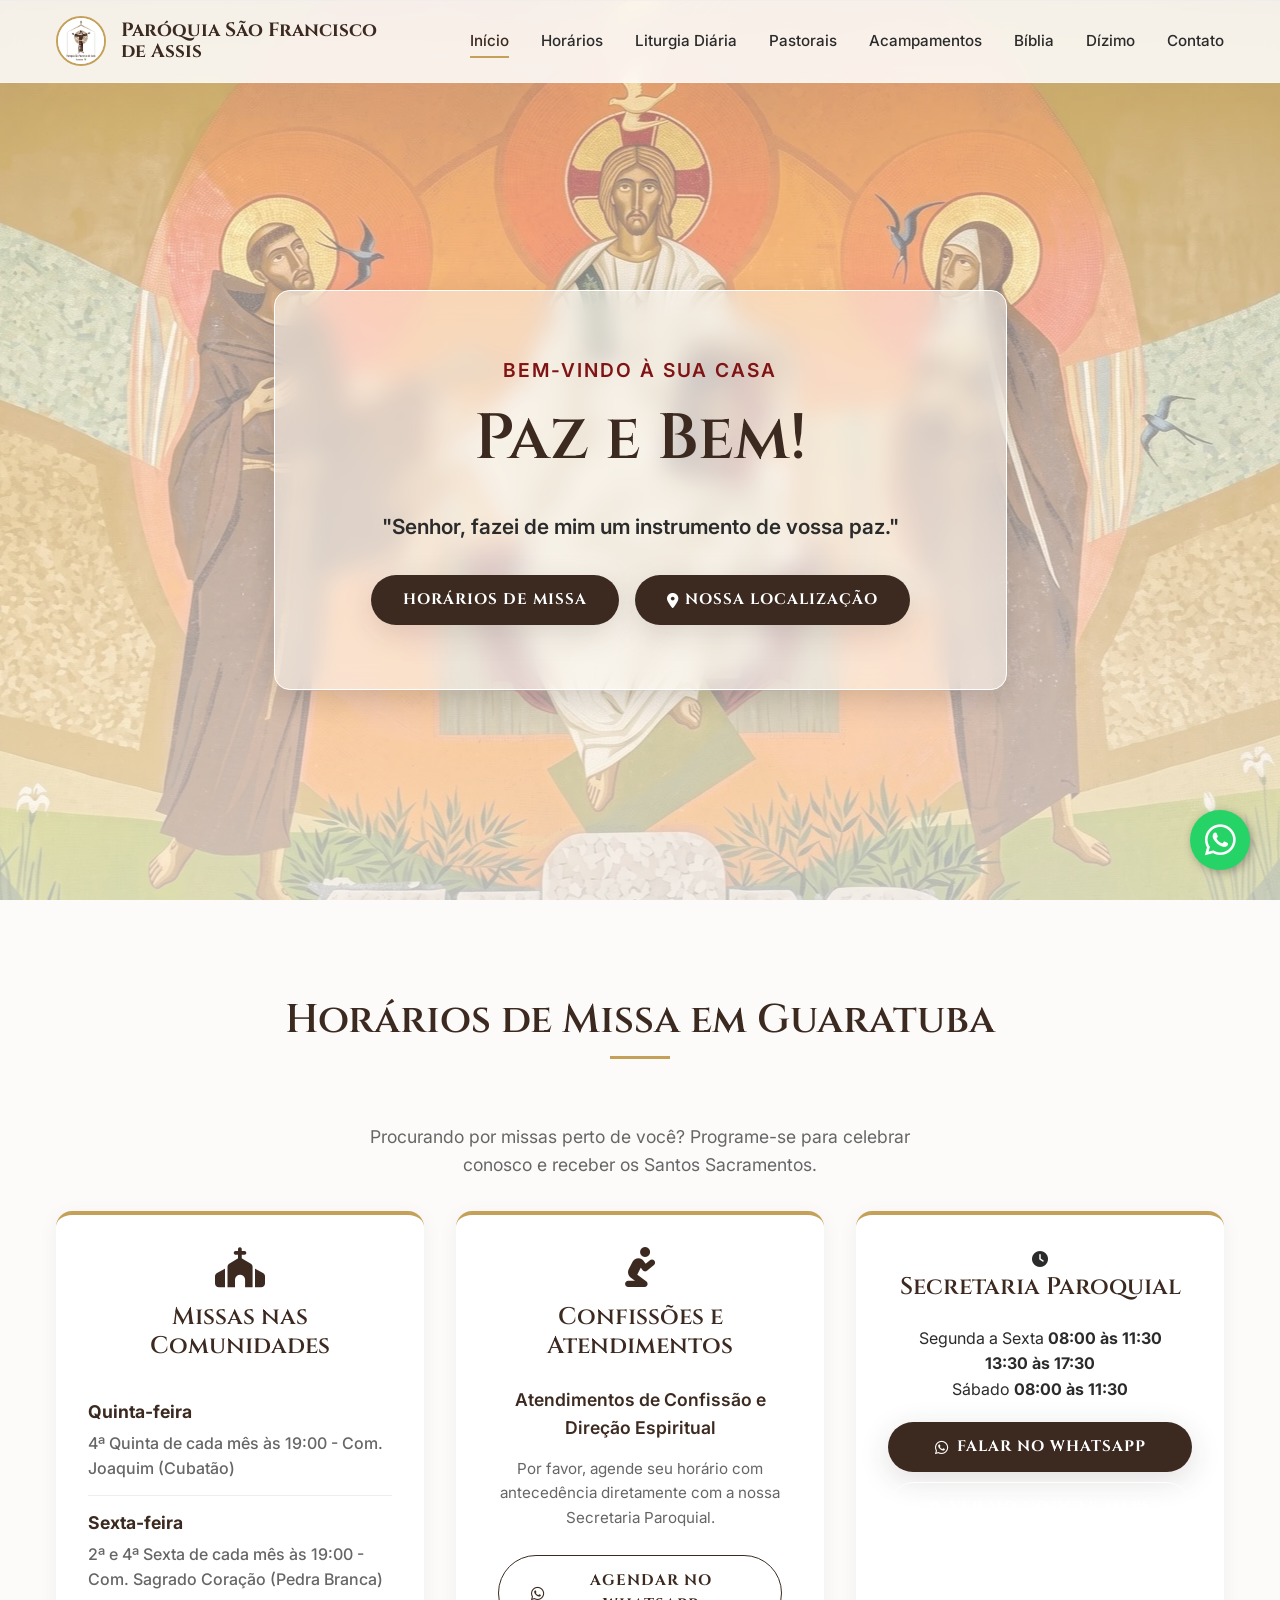
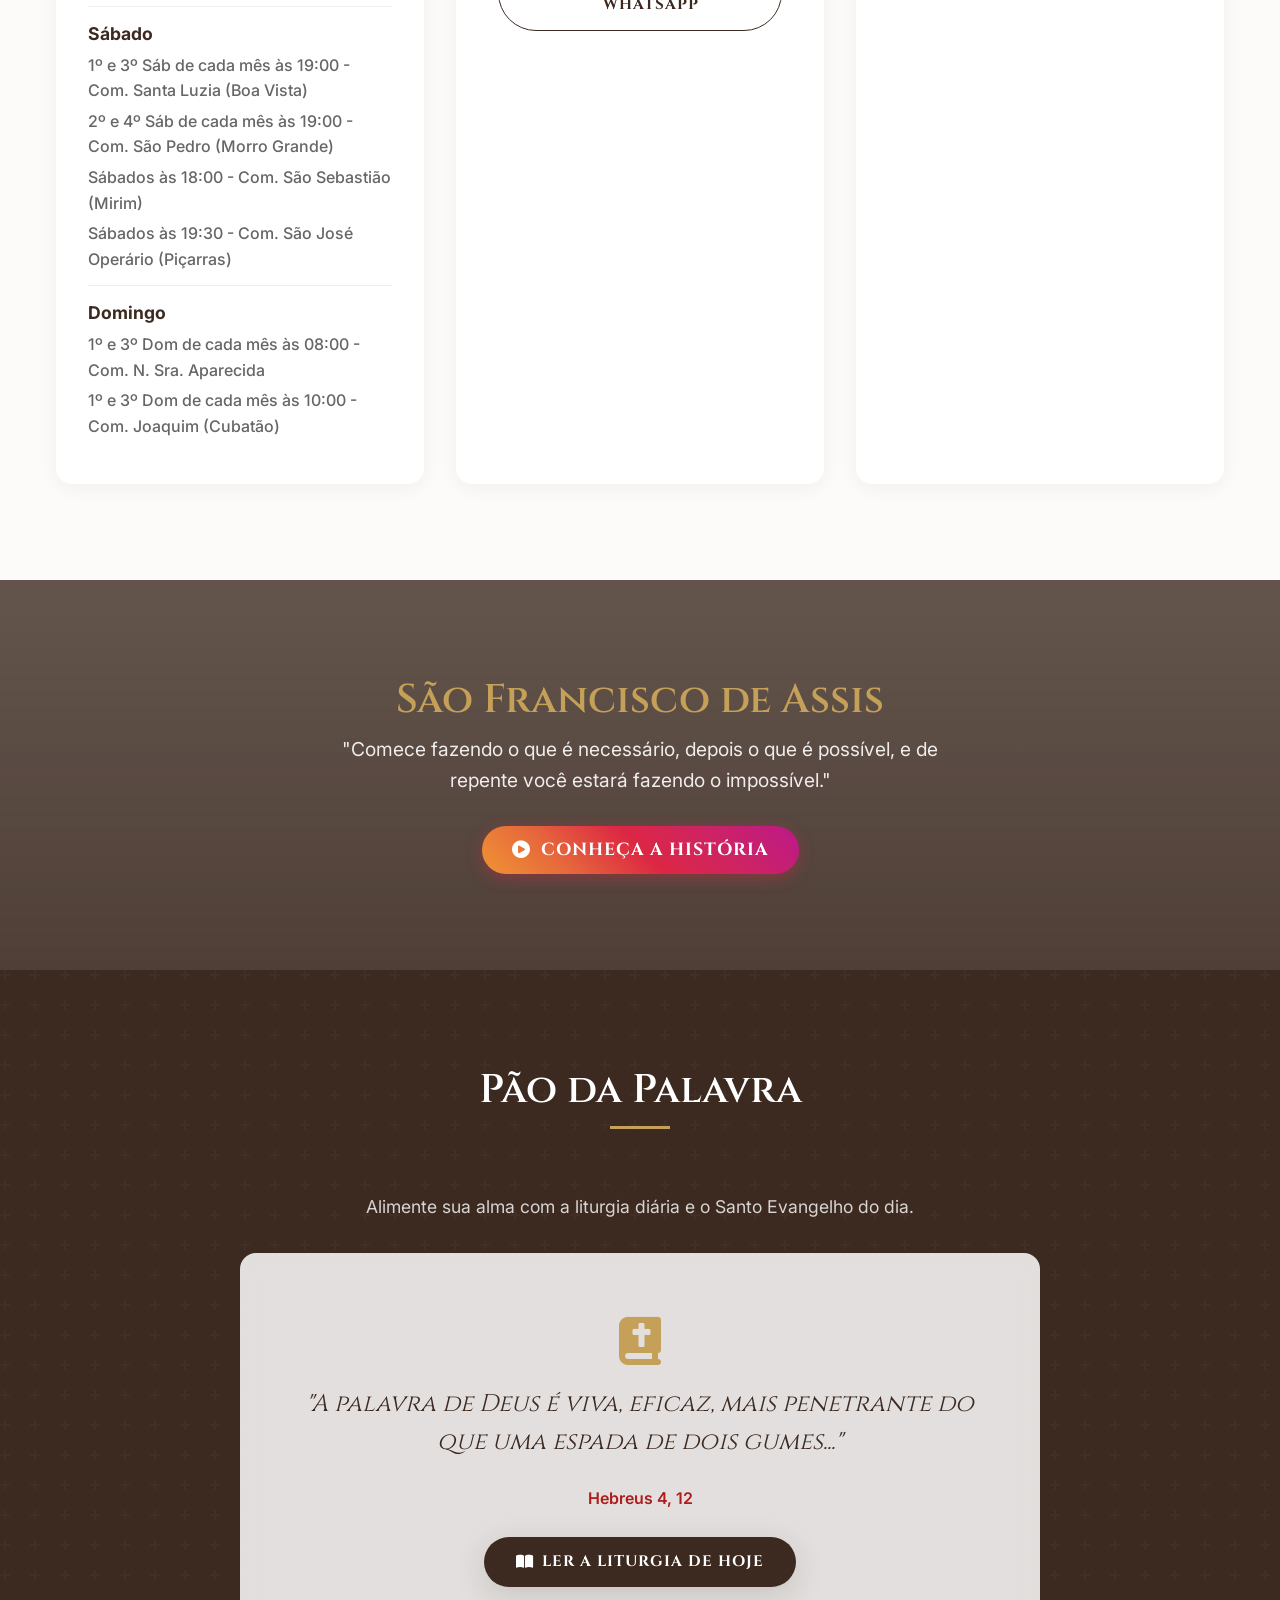
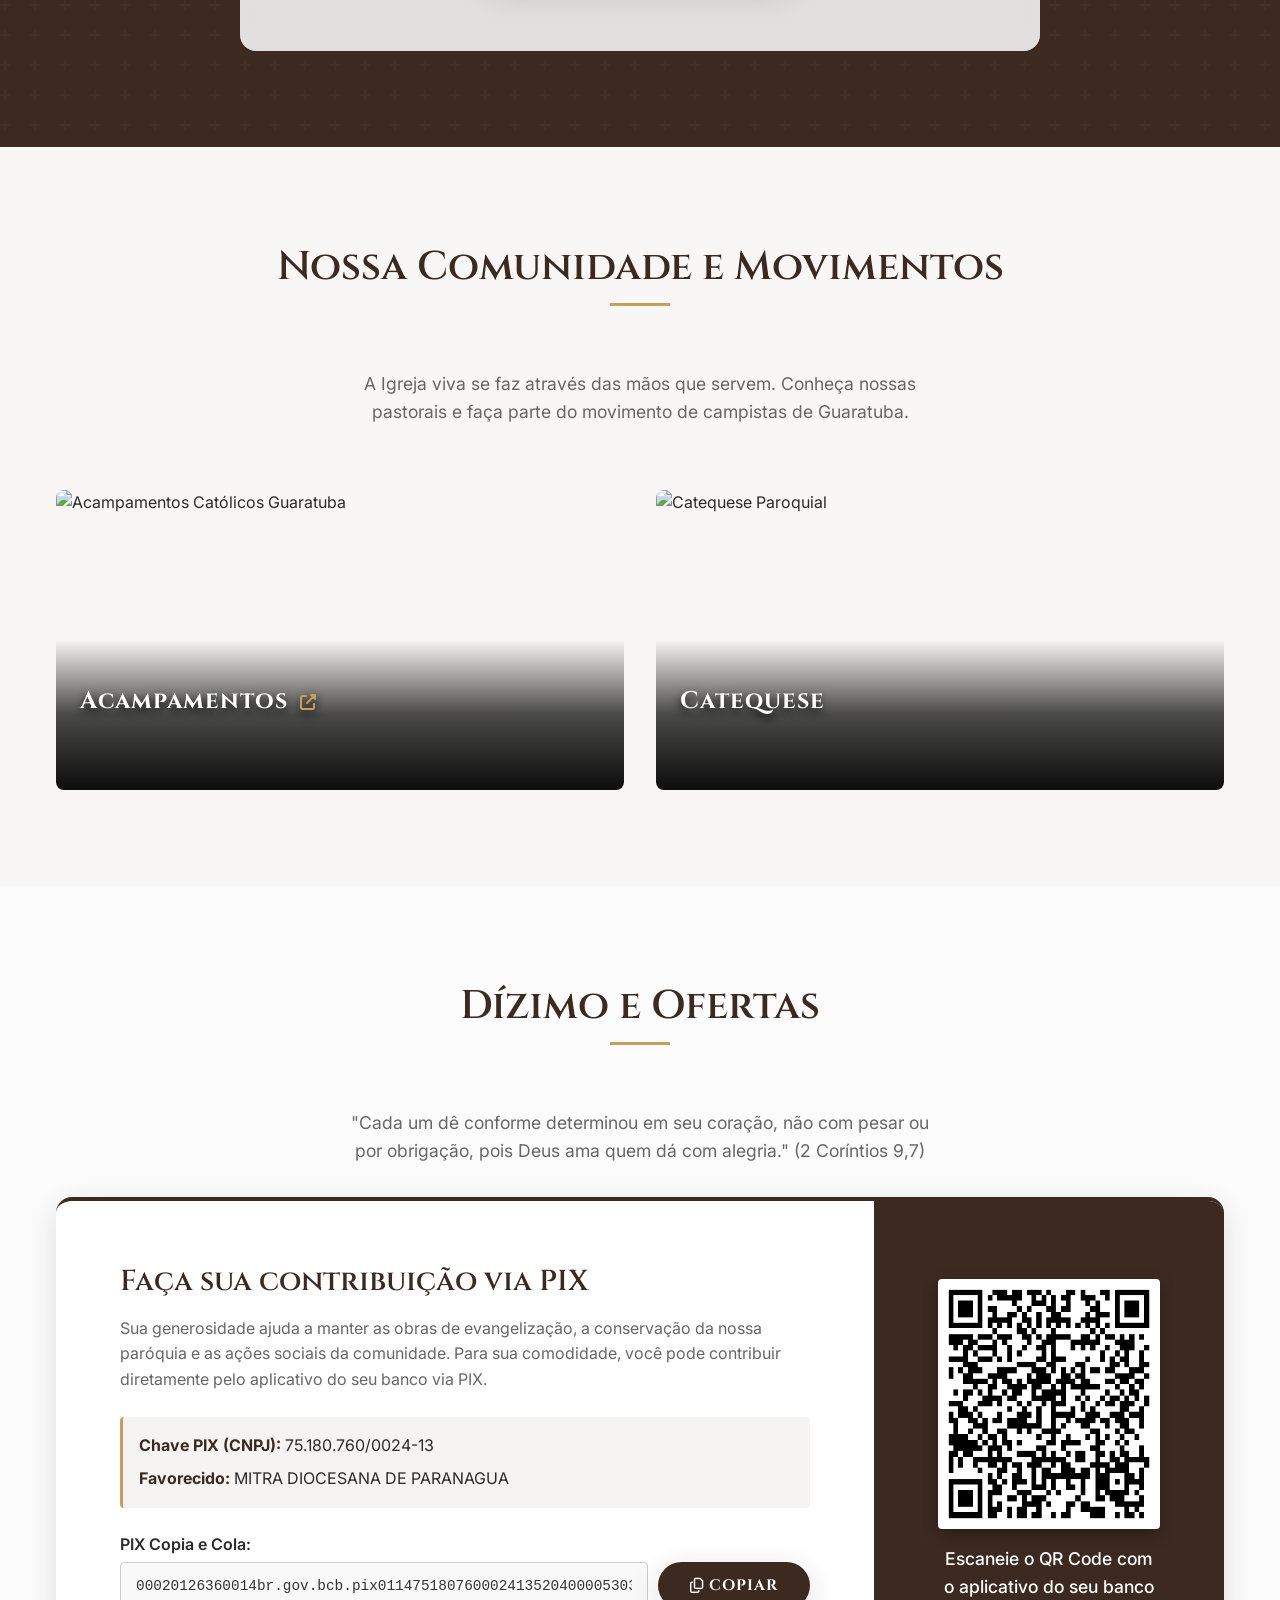
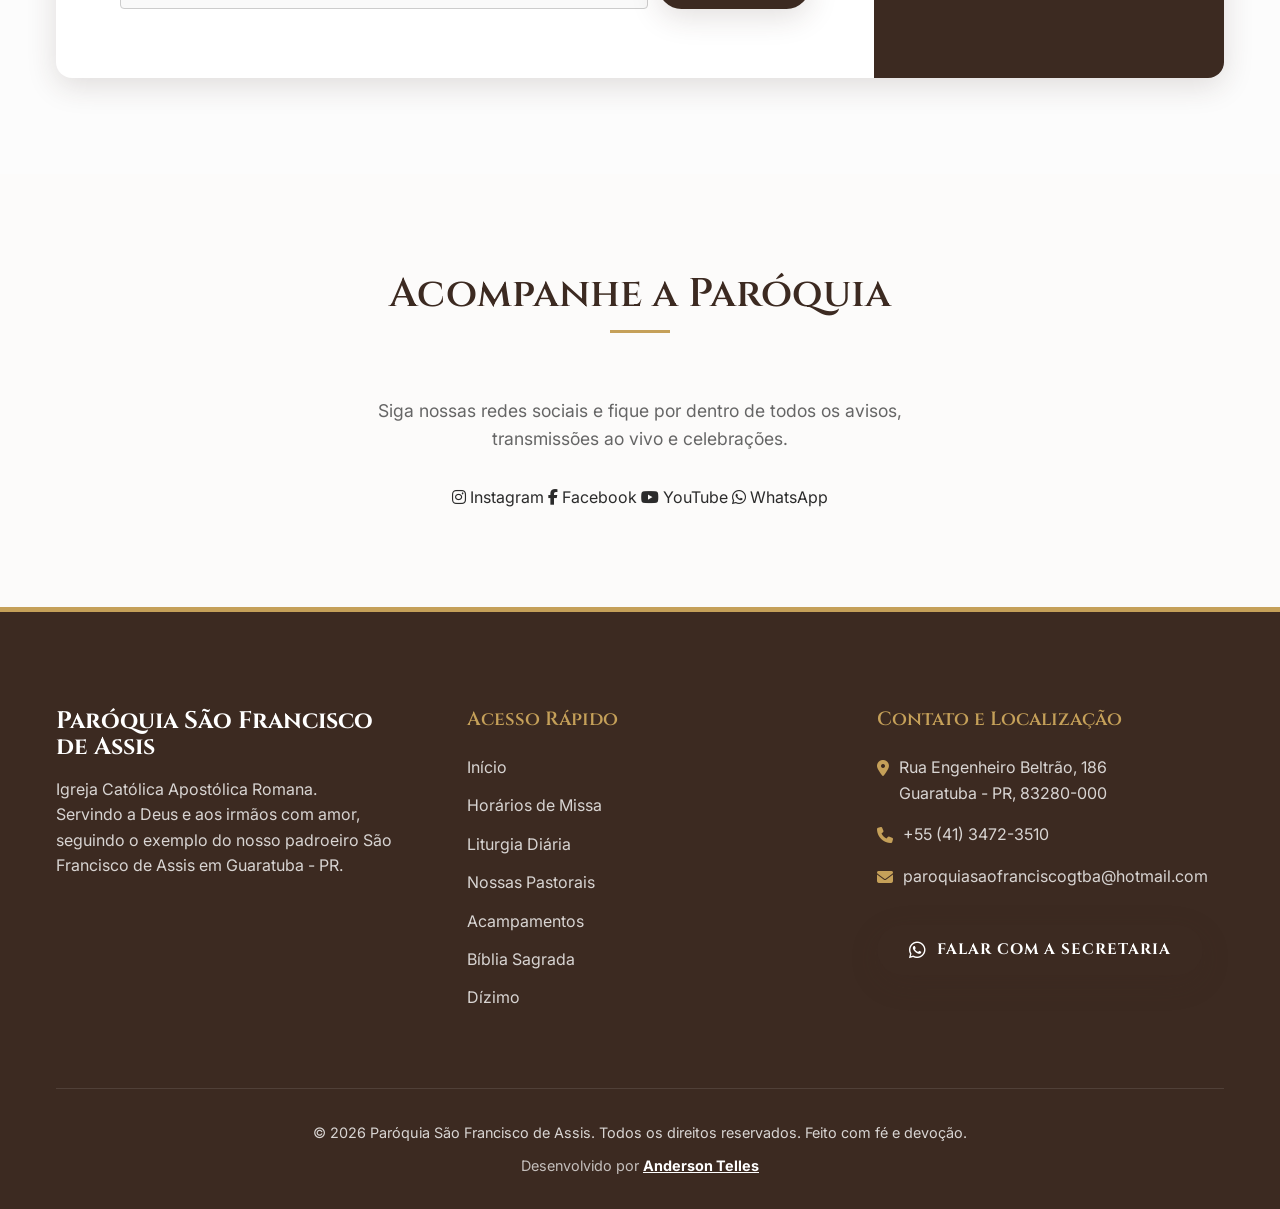
==== commit f8e1397f: "feat: remover pagina de acampamento, redirecionar menu e implementar SEO profissional completo" ====
--- a/index.html
+++ b/index.html
@@ -4,60 +4,191 @@
     <meta charset="UTF-8">
     <meta name="viewport" content="width=device-width, initial-scale=1.0">
     <title>Paróquia São Francisco de Assis | Horários de Missa em Guaratuba - PR</title>
-    <meta name="description" content="Bem-vindo à Paróquia São Francisco de Assis. Fique por dentro dos horários de missa em Guaratuba, liturgia, pastorais e nosso movimento de campistas e acampamentos.">
-    <meta name="robots" content="index, follow">
+    <meta name="description" content="Horários de missa em Guaratuba, confissões, liturgia diária, Bíblia católica online, pastorais e eventos da Paróquia São Francisco de Assis. Paz e Bem!">
+    <meta name="keywords" content="paroquia sao francisco de assis guaratuba, horarios de missa guaratuba pr, missa catolica perto de mim guaratuba, liturgia diaria hoje, biblia sagrada catolica online, igreja matriz guaratuba, acampamento guaratuba, dizimo paroquial guaratuba">
+    <meta name="author" content="Paróquia São Francisco de Assis">
+    <meta name="robots" content="index, follow, max-snippet:-1, max-image-preview:large, max-video-preview:-1">
+    <meta name="googlebot" content="index, follow, max-snippet:-1, max-image-preview:large, max-video-preview:-1">
     <link rel="canonical" href="https://psaofranciscodeassisgtba.com.br/">
     
-    <!-- Schema.org JSON-LD para o Google entender que é uma Igreja e exibir Rich Snippets -->
+    <!-- Favicon & PWA Manifest -->
+    <link rel="icon" type="image/webp" href="img/logo.webp">
+    <link rel="apple-touch-icon" href="img/logo.webp">
+    <link rel="manifest" href="site.webmanifest">
+    <meta name="theme-color" content="#3c2a21">
+    
+    <!-- Geotags / Local SEO (Guaratuba - PR) -->
+    <meta name="geo.region" content="BR-PR">
+    <meta name="geo.placename" content="Guaratuba">
+    <meta name="geo.position" content="-25.887847;-48.587905">
+    <meta name="ICBM" content="-25.887847, -48.587905">
+
+    <!-- Open Graph (Facebook, WhatsApp, LinkedIn) -->
+    <meta property="og:locale" content="pt_BR">
+    <meta property="og:type" content="website">
+    <meta property="og:title" content="Paróquia São Francisco de Assis | Horários de Missa em Guaratuba - PR">
+    <meta property="og:description" content="Horários de missa em Guaratuba, confissões, liturgia diária, Bíblia católica online e pastorais da Paróquia São Francisco de Assis. Paz e Bem!">
+    <meta property="og:url" content="https://psaofranciscodeassisgtba.com.br/">
+    <meta property="og:site_name" content="Paróquia São Francisco de Assis - Guaratuba">
+    <meta property="og:image" content="https://psaofranciscodeassisgtba.com.br/img/BG.jpg">
+    <meta property="og:image:secure_url" content="https://psaofranciscodeassisgtba.com.br/img/BG.jpg">
+    <meta property="og:image:width" content="1200">
+    <meta property="og:image:height" content="630">
+    <meta property="og:image:alt" content="Altar da Paróquia São Francisco de Assis em Guaratuba - PR">
+    <meta property="og:image:type" content="image/jpeg">
+
+    <!-- Twitter Cards -->
+    <meta name="twitter:card" content="summary_large_image">
+    <meta name="twitter:title" content="Paróquia São Francisco de Assis | Horários de Missa em Guaratuba - PR">
+    <meta name="twitter:description" content="Horários de missa em Guaratuba, confissões, liturgia diária, Bíblia católica online e pastorais da Paróquia São Francisco de Assis.">
+    <meta name="twitter:image" content="https://psaofranciscodeassisgtba.com.br/img/BG.jpg">
+
+    <!-- Schema.org JSON-LD Avançado para o Google (Rich Snippets & Local SEO) -->
     <script type="application/ld+json">
-    [
-      {
-        "@context": "https://schema.org",
-        "@type": "CatholicChurch",
-        "name": "Paróquia São Francisco de Assis",
-        "image": "https://psaofranciscodeassisgtba.com.br/img/logo.jpg",
-        "@id": "https://psaofranciscodeassisgtba.com.br/",
-        "url": "https://psaofranciscodeassisgtba.com.br/",
-        "telephone": "+554134723510",
-        "email": "paroquiasaofranciscogtba@hotmail.com",
-        "address": {
-          "@type": "PostalAddress",
-          "streetAddress": "Rua Engenheiro Beltrão, 186",
-          "addressLocality": "Guaratuba",
-          "addressRegion": "PR",
-          "postalCode": "83280-000",
-          "addressCountry": "BR"
+    {
+      "@context": "https://schema.org",
+      "@graph": [
+        {
+          "@type": "CatholicChurch",
+          "@id": "https://psaofranciscodeassisgtba.com.br/#church",
+          "name": "Paróquia São Francisco de Assis",
+          "alternateName": [
+            "PSFDAG",
+            "Igreja São Francisco de Assis Guaratuba",
+            "Paróquia São Francisco de Assis - Diocese de Paranaguá"
+          ],
+          "url": "https://psaofranciscodeassisgtba.com.br/",
+          "logo": "https://psaofranciscodeassisgtba.com.br/img/logo.jpg",
+          "image": "https://psaofranciscodeassisgtba.com.br/img/BG.jpg",
+          "telephone": "+554134723510",
+          "email": "paroquiasaofranciscogtba@hotmail.com",
+          "priceRange": "Gratuito",
+          "paymentAccepted": "PIX, Dinheiro",
+          "currenciesAccepted": "BRL",
+          "hasMap": "https://maps.app.goo.gl/2fXeiiGiojJsT8L88",
+          "address": {
+            "@type": "PostalAddress",
+            "streetAddress": "Rua Engenheiro Beltrão, 186",
+            "addressLocality": "Guaratuba",
+            "addressRegion": "PR",
+            "postalCode": "83280-000",
+            "addressCountry": "BR"
+          },
+          "geo": {
+            "@type": "GeoCoordinates",
+            "latitude": -25.8878469,
+            "longitude": -48.5879046
+          },
+          "openingHoursSpecification": [
+            {
+              "@type": "OpeningHoursSpecification",
+              "dayOfWeek": ["Monday", "Tuesday", "Wednesday", "Thursday", "Friday"],
+              "opens": "08:00",
+              "closes": "11:30"
+            },
+            {
+              "@type": "OpeningHoursSpecification",
+              "dayOfWeek": ["Monday", "Tuesday", "Wednesday", "Thursday", "Friday"],
+              "opens": "13:30",
+              "closes": "17:30"
+            },
+            {
+              "@type": "OpeningHoursSpecification",
+              "dayOfWeek": ["Saturday"],
+              "opens": "08:00",
+              "closes": "11:30"
+            }
+          ],
+          "sameAs": [
+            "https://www.instagram.com/paroquiasaofrancisco.gtba/",
+            "https://www.facebook.com/paroquiasaofranciscogba/",
+            "https://www.youtube.com/@paróquiasãofranciscodeassi795",
+            "https://acampamentoguaratuba.com.br"
+          ]
         },
-        "geo": {
-          "@type": "GeoCoordinates",
-          "latitude": -25.8878469,
-          "longitude": -48.5879046
+        {
+          "@type": "WebSite",
+          "@id": "https://psaofranciscodeassisgtba.com.br/#website",
+          "url": "https://psaofranciscodeassisgtba.com.br/",
+          "name": "Paróquia São Francisco de Assis",
+          "description": "Site oficial da Paróquia São Francisco de Assis de Guaratuba - PR.",
+          "publisher": {
+            "@id": "https://psaofranciscodeassisgtba.com.br/#church"
+          },
+          "inLanguage": "pt-BR"
+        },
+        {
+          "@type": "BreadcrumbList",
+          "@id": "https://psaofranciscodeassisgtba.com.br/#breadcrumb",
+          "itemListElement": [
+            {
+              "@type": "ListItem",
+              "position": 1,
+              "name": "Início",
+              "item": "https://psaofranciscodeassisgtba.com.br/"
+            }
+          ]
+        },
+        {
+          "@type": "FAQPage",
+          "@id": "https://psaofranciscodeassisgtba.com.br/#faq",
+          "mainEntity": [
+            {
+              "@type": "Question",
+              "name": "Quais são os horários de missa na Paróquia São Francisco de Assis em Guaratuba?",
+              "acceptedAnswer": {
+                "@type": "Answer",
+                "text": "Nossas missas acontecem nas quintas e sextas às 19:00 e aos finais de semana: Sábados às 18:00 (Com. São Sebastião - Mirim) e 19:30 (Com. São José Operário - Piçarras); Domingos às 08:00 (Com. N. Sra. Aparecida) e 10:00 (Com. Joaquim - Cubatão) e demais comunidades. Consulte a programação detalhada no site."
+              }
+            },
+            {
+              "@type": "Question",
+              "name": "Onde tem missa católica perto de mim em Guaratuba?",
+              "acceptedAnswer": {
+                "@type": "Answer",
+                "text": "A Paróquia São Francisco de Assis possui diversas comunidades espalhadas por Guaratuba - PR (Piçarras, Cubatão, Pedra Branca, Boa Vista, Morro Grande, Mirim). Acesse nosso site oficial para conferir a comunidade e o horário da celebração mais próxima de você."
+              }
+            },
+            {
+              "@type": "Question",
+              "name": "Como agendar confissões e atendimentos pastorais?",
+              "acceptedAnswer": {
+                "@type": "Answer",
+                "text": "Os atendimentos de Confissão e Direção Espiritual podem ser agendados diretamente com a nossa Secretaria Paroquial pelo WhatsApp +55 (41) 3472-3510 ou presencialmente na Rua Engenheiro Beltrão, 186, Guaratuba."
+              }
+            },
+            {
+              "@type": "Question",
+              "name": "Como fazer doação ou contribuir com o dízimo paroquial?",
+              "acceptedAnswer": {
+                "@type": "Answer",
+                "text": "Você pode realizar sua contribuição de dízimo e ofertas com facilidade via PIX utilizando a chave CNPJ 75.180.760/0024-13 em nome de MITRA DIOCESANA DE PARANAGUA, ou pelo QR Code disponível na página de dízimo em nosso site."
+              }
+            },
+            {
+              "@type": "Question",
+              "name": "Onde encontro informações sobre os Acampamentos Católicos (Sênior, JOAM, FAC)?",
+              "acceptedAnswer": {
+                "@type": "Answer",
+                "text": "Todas as datas, testemunhos e inscrições para os Acampamentos Católicos de Guaratuba (Sênior para adultos, JOAM para jovens e FAC para adolescentes) estão disponíveis no portal oficial: https://acampamentoguaratuba.com.br."
+              }
+            },
+            {
+              "@type": "Question",
+              "name": "Onde posso ler a Bíblia Sagrada e a Liturgia Diária?",
+              "acceptedAnswer": {
+                "@type": "Answer",
+                "text": "Disponibilizamos a Liturgia Diária atualizada com leituras, salmo e evangelho diretamente em nosso site, além de um leitor completo da Bíblia Sagrada Católica (com todos os 73 livros na tradução Ave Maria) acessível em https://psaofranciscodeassisgtba.com.br/biblia.html."
+              }
+            }
+          ]
         }
-      },
-      {
-        "@context": "https://schema.org",
-        "@type": "FAQPage",
-        "mainEntity": [{
-          "@type": "Question",
-          "name": "Quais são os horários de missa na Paróquia São Francisco de Assis em Guaratuba?",
-          "acceptedAnswer": {
-            "@type": "Answer",
-            "text": "Nossas missas acontecem nas quintas e sextas às 19:00 e aos finais de semana: Sábados às 18:00 e 19:30. Domingos às 08:00 e 10:00 nas nossas diversas comunidades. Veja nossa programação completa no site."
-          }
-        }, {
-          "@type": "Question",
-          "name": "Onde tem missa católica perto de mim em Guaratuba?",
-          "acceptedAnswer": {
-            "@type": "Answer",
-            "text": "A Paróquia São Francisco de Assis possui diversas comunidades espalhadas por Guaratuba. Acesse nosso site para conferir o endereço e o horário da missa mais próxima de você."
-          }
-        }]
-      }
-    ]
+      ]
+    }
     </script>
     
     <!-- CSS -->
-    <link rel="stylesheet" href="css/style.css?v=5">
+    <link rel="stylesheet" href="css/style.css?v=6">
     
     <!-- FontAwesome para Ícones -->
     <link rel="stylesheet" href="https://cdnjs.cloudflare.com/ajax/libs/font-awesome/6.4.0/css/all.min.css" integrity="sha512-iecdLmaskl7CVkqkXNQ/ZH/XLlvWZOJyj7Yy7tcenmpD1ypASozpmT/E0iPtmFIB46ZmdtAc9eNBvH0H/ZpiBw==" crossorigin="anonymous" referrerpolicy="no-referrer">
@@ -70,236 +201,225 @@
     <!-- Header / Navegação -->
     <header class="header">
         <div class="container nav-container">
-            <a href="#" class="logo">
-                <img src="img/logo.jpg" alt="Logo Paróquia São Francisco de Assis">
+            <a href="#inicio" class="logo" aria-label="Página Inicial - Paróquia São Francisco de Assis">
+                <img src="img/logo.webp" alt="Logo Paróquia São Francisco de Assis" width="45" height="45">
                 <span class="logo-text">Paróquia São Francisco<br>de Assis</span>
             </a>
             
-            <nav class="nav-links">
+            <nav class="nav-links" aria-label="Navegação Principal">
                 <a href="#inicio" class="active">Início</a>
                 <a href="#horarios">Horários</a>
                 <a href="#liturgia">Liturgia Diária</a>
                 <a href="#pastorais">Pastorais</a>
-                <a href="acampamento.html">Acampamentos</a>
+                <a href="https://acampamentoguaratuba.com.br" target="_blank" rel="noopener noreferrer" title="Site Oficial dos Acampamentos Católicos de Guaratuba">Acampamentos</a>
                 <a href="biblia.html">Bíblia</a>
                 <a href="#dizimo">Dízimo</a>
                 <a href="#contato">Contato</a>
             </nav>
             
-            <div class="mobile-toggle">
+            <div class="mobile-toggle" aria-label="Abrir Menu">
                 <i class="fas fa-bars"></i>
             </div>
         </div>
     </header>
 
-    <!-- Hero Section -->
-    <section id="inicio" class="hero">
-        <div class="hero-bg"></div>
-        <div class="hero-content" data-aos="fade-up" data-aos-duration="1000">
-            <span class="hero-subtitle">Bem-vindo à sua Casa</span>
-            <h1 class="hero-title">Paz e Bem!</h1>
-            <p class="hero-text">"Senhor, fazei de mim um instrumento de vossa paz."</p>
-            <div class="hero-buttons">
-                <a href="#horarios" class="btn btn-primary">Horários de Missa</a>
-                <a href="https://maps.app.goo.gl/2fXeiiGiojJsT8L88" target="_blank" rel="noopener noreferrer" class="btn btn-primary">Nossa Localização</a>
-            </div>
-        </div>
-    </section>
-
-    <!-- Horários e Informações -->
-    <section id="horarios" class="schedule">
-        <div class="container">
-            <h2 class="section-title" data-aos="fade-up">Horários de Missa em Guaratuba</h2>
-            <p class="section-subtitle" data-aos="fade-up" data-aos-delay="100">Procurando por missas perto de mim? Programe-se para celebrar conosco e receber os Sacramentos.</p>
-            
-            <div class="schedule-grid">
-                <!-- Missas -->
-                <div class="schedule-card" data-aos="fade-up" data-aos-delay="200">
-                    <i class="fas fa-church schedule-icon"></i>
-                    <h3>Missas nas Comunidades</h3>
-                    <div class="time-list">
-                        <div class="time-item" style="flex-direction: column; align-items: flex-start; gap: 5px;">
-                            <span class="time-day" style="color: var(--color-primary); font-size: 1.1rem;">Quinta-feira</span>
-                            <span class="time-hour" style="font-weight: 500; color: var(--color-text-muted);">4ª Quinta de cada mês às 19:00 - Com. Joaquim (Cubatão)</span>
-                        </div>
-                        <div class="time-item" style="flex-direction: column; align-items: flex-start; gap: 5px;">
-                            <span class="time-day" style="color: var(--color-primary); font-size: 1.1rem;">Sexta-feira</span>
-                            <span class="time-hour" style="font-weight: 500; color: var(--color-text-muted);">2ª e 4ª Sexta de cada mês às 19:00 - Com. Sagrado Coração (Pedra Branca)</span>
-                        </div>
-                        <div class="time-item" style="flex-direction: column; align-items: flex-start; gap: 5px;">
-                            <span class="time-day" style="color: var(--color-primary); font-size: 1.1rem;">Sábado</span>
-                            <span class="time-hour" style="font-weight: 500; color: var(--color-text-muted);">1º e 3º Sáb de cada mês às 19:00 - Com. Santa Luzia (Boa Vista)</span>
-                            <span class="time-hour" style="font-weight: 500; color: var(--color-text-muted);">2º e 4º Sáb de cada mês às 19:00 - Com. São Pedro (Morro Grande)</span>
-                            <span class="time-hour" style="font-weight: 500; color: var(--color-text-muted);">Sábados às 18:00 - Com. São Sebastião (Mirim)</span>
-                            <span class="time-hour" style="font-weight: 500; color: var(--color-text-muted);">Sábados às 19:30 - Com. São José Operário (Piçarras)</span>
-                        </div>
-                        <div class="time-item" style="flex-direction: column; align-items: flex-start; gap: 5px;">
-                            <span class="time-day" style="color: var(--color-primary); font-size: 1.1rem;">Domingo</span>
-                            <span class="time-hour" style="font-weight: 500; color: var(--color-text-muted);">1º e 3º Dom de cada mês às 08:00 - Com. N. Sra. Aparecida</span>
-                            <span class="time-hour" style="font-weight: 500; color: var(--color-text-muted);">1º e 3º Dom de cada mês às 10:00 - Com. Joaquim (Cubatão)</span>
+    <main>
+        <!-- Hero Section -->
+        <section id="inicio" class="hero">
+            <div class="hero-bg"></div>
+            <div class="hero-content" data-aos="fade-up" data-aos-duration="1000">
+                <span class="hero-subtitle">Bem-vindo à sua Casa</span>
+                <h1 class="hero-title">Paz e Bem!</h1>
+                <p class="hero-text">"Senhor, fazei de mim um instrumento de vossa paz."</p>
+                <div class="hero-buttons">
+                    <a href="#horarios" class="btn btn-primary">Horários de Missa</a>
+                    <a href="https://maps.app.goo.gl/2fXeiiGiojJsT8L88" target="_blank" rel="noopener noreferrer" class="btn btn-primary"><i class="fas fa-map-marker-alt" style="margin-right: 6px;"></i> Nossa Localização</a>
+                </div>
+            </div>
+        </section>
+
+        <!-- Horários e Informações -->
+        <section id="horarios" class="schedule">
+            <div class="container">
+                <h2 class="section-title" data-aos="fade-up">Horários de Missa em Guaratuba</h2>
+                <p class="section-subtitle" data-aos="fade-up" data-aos-delay="100">Procurando por missas perto de você? Programe-se para celebrar conosco e receber os Santos Sacramentos.</p>
+                
+                <div class="schedule-grid">
+                    <!-- Missas -->
+                    <div class="schedule-card" data-aos="fade-up" data-aos-delay="200">
+                        <i class="fas fa-church schedule-icon"></i>
+                        <h3>Missas nas Comunidades</h3>
+                        <div class="time-list">
+                            <div class="time-item" style="flex-direction: column; align-items: flex-start; gap: 5px;">
+                                <span class="time-day" style="color: var(--color-primary); font-size: 1.1rem; font-weight: 700;">Quinta-feira</span>
+                                <span class="time-hour" style="font-weight: 500; color: var(--color-text-muted);">4ª Quinta de cada mês às 19:00 - Com. Joaquim (Cubatão)</span>
+                            </div>
+                            <div class="time-item" style="flex-direction: column; align-items: flex-start; gap: 5px;">
+                                <span class="time-day" style="color: var(--color-primary); font-size: 1.1rem; font-weight: 700;">Sexta-feira</span>
+                                <span class="time-hour" style="font-weight: 500; color: var(--color-text-muted);">2ª e 4ª Sexta de cada mês às 19:00 - Com. Sagrado Coração (Pedra Branca)</span>
+                            </div>
+                            <div class="time-item" style="flex-direction: column; align-items: flex-start; gap: 5px;">
+                                <span class="time-day" style="color: var(--color-primary); font-size: 1.1rem; font-weight: 700;">Sábado</span>
+                                <span class="time-hour" style="font-weight: 500; color: var(--color-text-muted);">1º e 3º Sáb de cada mês às 19:00 - Com. Santa Luzia (Boa Vista)</span>
+                                <span class="time-hour" style="font-weight: 500; color: var(--color-text-muted);">2º e 4º Sáb de cada mês às 19:00 - Com. São Pedro (Morro Grande)</span>
+                                <span class="time-hour" style="font-weight: 500; color: var(--color-text-muted);">Sábados às 18:00 - Com. São Sebastião (Mirim)</span>
+                                <span class="time-hour" style="font-weight: 500; color: var(--color-text-muted);">Sábados às 19:30 - Com. São José Operário (Piçarras)</span>
+                            </div>
+                            <div class="time-item" style="flex-direction: column; align-items: flex-start; gap: 5px;">
+                                <span class="time-day" style="color: var(--color-primary); font-size: 1.1rem; font-weight: 700;">Domingo</span>
+                                <span class="time-hour" style="font-weight: 500; color: var(--color-text-muted);">1º e 3º Dom de cada mês às 08:00 - Com. N. Sra. Aparecida</span>
+                                <span class="time-hour" style="font-weight: 500; color: var(--color-text-muted);">1º e 3º Dom de cada mês às 10:00 - Com. Joaquim (Cubatão)</span>
+                            </div>
                         </div>
                     </div>
-                </div>
-                
-                <!-- Confissões -->
-                <div class="schedule-card" data-aos="fade-up" data-aos-delay="300">
-                    <i class="fas fa-pray schedule-icon"></i>
-                    <h3>Confissões</h3>
-                    <div style="margin-top: 25px; text-align: center; padding: 0 10px;">
-                        <p style="color: var(--color-primary); font-weight: 600; margin-bottom: 15px; font-size: 1.1rem;">Atendimentos de Confissão e Direção Espiritual</p>
-                        <p style="color: var(--color-text-muted); font-size: 0.95rem; margin-bottom: 25px;">Por favor, agende seu horário diretamente com a nossa Secretaria Paroquial.</p>
-                        <a href="https://wa.me/554134723510" target="_blank" rel="noopener noreferrer" class="btn btn-outline" style="border-color: var(--color-primary); color: var(--color-primary); width: 100%;"><i class="fab fa-whatsapp" style="margin-right: 8px;"></i> Falar com a Secretaria</a>
+                    
+                    <!-- Confissões -->
+                    <div class="schedule-card" data-aos="fade-up" data-aos-delay="300">
+                        <i class="fas fa-pray schedule-icon"></i>
+                        <h3>Confissões e Atendimentos</h3>
+                        <div style="margin-top: 25px; text-align: center; padding: 0 10px;">
+                            <p style="color: var(--color-primary); font-weight: 600; margin-bottom: 15px; font-size: 1.1rem;">Atendimentos de Confissão e Direção Espiritual</p>
+                            <p style="color: var(--color-text-muted); font-size: 0.95rem; margin-bottom: 25px;">Por favor, agende seu horário com antecedência diretamente com a nossa Secretaria Paroquial.</p>
+                            <a href="https://wa.me/554134723510" target="_blank" rel="noopener noreferrer" class="btn btn-outline" style="border-color: var(--color-primary); color: var(--color-primary); width: 100%;"><i class="fab fa-whatsapp" style="margin-right: 8px;"></i> Agendar no WhatsApp</a>
+                        </div>
                     </div>
-                </div>
-                
-                <!-- Secretaria -->
-                <div class="schedule-card" data-aos="fade-up" data-aos-delay="400">
-                    <i class="fas fa-envelope-open-text schedule-icon"></i>
-                    <h3>Secretaria Paroquial</h3>
-                    <div class="time-list">
-                        <div class="time-item" style="flex-direction: column; align-items: flex-start; gap: 5px;">
-                    <div class="card-header">
-                        <i class="fas fa-pray"></i>
-                        <h3>São José Operário</h3>
+                    
+                    <!-- Secretaria Paroquial -->
+                    <div class="schedule-card special-card" data-aos="fade-up" data-aos-delay="400">
+                        <div class="card-header">
+                            <i class="fas fa-clock"></i>
+                            <h3>Secretaria Paroquial</h3>
+                        </div>
+                        <ul class="times-list" style="margin-top: 15px;">
+                            <li><span>Segunda a Sexta</span> <strong>08:00 às 11:30<br>13:30 às 17:30</strong></li>
+                            <li><span>Sábado</span> <strong>08:00 às 11:30</strong></li>
+                        </ul>
+                        <div style="display: flex; flex-direction: column; gap: 10px; margin-top: 20px;">
+                            <a href="https://wa.me/554134723510" target="_blank" rel="noopener noreferrer" class="btn btn-primary" style="width: 100%;"><i class="fab fa-whatsapp" style="margin-right: 8px;"></i> Falar no WhatsApp</a>
+                            <a href="https://maps.app.goo.gl/2fXeiiGiojJsT8L88" target="_blank" rel="noopener noreferrer" class="btn btn-outline" style="width: 100%;"><i class="fas fa-map-marker-alt" style="margin-right: 8px;"></i> Ver no Google Maps</a>
+                        </div>
                     </div>
-                    <ul class="times-list">
-                        <li><span>Terça-feira</span> <strong>19:30</strong></li>
-                        <li><span>Domingo</span> <strong>08:00</strong></li>
-                    </ul>
-                    <a href="https://maps.app.goo.gl/2fXeiiGiojJsT8L88" target="_blank" rel="noopener noreferrer" class="btn btn-outline" style="margin-top: 20px; width: 100%;"><i class="fas fa-map-marker-alt" style="margin-right: 8px;"></i> Ver no Mapa</a>
-                </div>
-                
-                <!-- Atendimento da Secretaria Paroquial -->
-                <div class="schedule-card special-card" data-aos="fade-up" data-aos-delay="400">
-                    <div class="card-header">
-                        <i class="fas fa-clock"></i>
-                        <h3>Secretaria Paroquial</h3>
+                </div>
+            </div>
+        </section>
+
+        <!-- Conheça o Padroeiro -->
+        <section class="patron-banner" style="background: linear-gradient(rgba(60, 42, 33, 0.8), rgba(60, 42, 33, 0.9)), url('img/BG.webp') center/cover fixed; padding: var(--spacing-xl) 0; text-align: center; color: white;">
+            <div class="container" data-aos="zoom-in">
+                <h2 style="font-family: var(--font-heading); font-size: 2.5rem; margin-bottom: 10px; color: var(--color-secondary);">São Francisco de Assis</h2>
+                <p style="font-size: 1.2rem; max-width: 600px; margin: 0 auto 30px; opacity: 0.9;">"Comece fazendo o que é necessário, depois o que é possível, e de repente você estará fazendo o impossível."</p>
+                <button id="open-story-btn" class="btn" style="background: linear-gradient(45deg, #f09433 0%, #e6683c 25%, #dc2743 50%, #cc2366 75%, #bc1888 100%); border: none; color: white; padding: 12px 30px; font-size: 1.1rem; box-shadow: 0 4px 15px rgba(220, 39, 67, 0.4); border-radius: 50px; cursor: pointer;">
+                    <i class="fas fa-play-circle" style="margin-right: 10px;"></i> Conheça a História
+                </button>
+            </div>
+        </section>
+
+        <!-- Liturgia e Espiritualidade -->
+        <section id="liturgia" class="liturgy">
+            <div class="container">
+                <h2 class="section-title" data-aos="fade-in">Pão da Palavra</h2>
+                <p class="section-subtitle" data-aos="fade-in">Alimente sua alma com a liturgia diária e o Santo Evangelho do dia.</p>
+                
+                <div class="liturgy-content" data-aos="zoom-in">
+                    <i class="fas fa-book-bible" style="font-size: 3rem; color: var(--color-secondary); margin-bottom: 20px;"></i>
+                    <p class="liturgy-verse">"A palavra de Deus é viva, eficaz, mais penetrante do que uma espada de dois gumes..."</p>
+                    <p class="liturgy-ref">Hebreus 4, 12</p>
+                    <br>
+                    <a href="#" id="open-liturgy-btn" class="btn btn-primary"><i class="fas fa-book-open" style="margin-right: 8px;"></i> Ler a Liturgia de Hoje</a>
+                </div>
+            </div>
+        </section>
+
+        <!-- Pastorais e Movimentos -->
+        <section id="pastorais" class="ministries">
+            <div class="container">
+                <h2 class="section-title" data-aos="fade-up">Nossa Comunidade e Movimentos</h2>
+                <p class="section-subtitle" data-aos="fade-up">A Igreja viva se faz através das mãos que servem. Conheça nossas pastorais e faça parte do movimento de campistas de Guaratuba.</p>
+                
+                <div class="ministries-grid">
+                    <a href="https://acampamentoguaratuba.com.br" target="_blank" rel="noopener noreferrer" class="ministry-card" data-aos="fade-up" data-aos-delay="100" style="display: block;">
+                        <img src="https://images.unsplash.com/photo-1478131143081-80f7f84ca84d?q=80&w=2070&auto=format&fit=crop" alt="Acampamentos Católicos Guaratuba" loading="lazy">
+                        <div class="ministry-overlay">
+                            <h3>Acampamentos <i class="fas fa-external-link-alt" style="font-size: 1rem; margin-left: 5px; color: var(--color-secondary);"></i></h3>
+                            <p>Sênior, JOAM e FAC. Acesse o site oficial do movimento e garanta sua inscrição!</p>
+                        </div>
+                    </a>
+                    
+                    <div class="ministry-card" data-aos="fade-up" data-aos-delay="200">
+                        <img src="https://images.unsplash.com/photo-1511632765486-a01980e01a18?q=80&w=2070&auto=format&fit=crop" alt="Catequese Paroquial" loading="lazy">
+                        <div class="ministry-overlay">
+                            <h3>Catequese</h3>
+                            <p>Preparando nossas crianças, jovens e adultos para os Sacramentos e para a vida cristã.</p>
+                        </div>
                     </div>
-                    <ul class="times-list">
-                        <li><span>Segunda a Sexta</span> <strong>08:00 às 11:30<br>13:30 às 17:30</strong></li>
-                        <li><span>Sábado</span> <strong>08:00 às 11:30</strong></li>
-                    </ul>
-                    <a href="https://wa.me/554134723510" target="_blank" rel="noopener noreferrer" class="btn btn-primary" style="margin-top: 20px; width: 100%;"><i class="fab fa-whatsapp" style="margin-right: 8px;"></i> Fale Conosco</a>
-                </div>
-            </div>
-        </div>
-    </section>
-
-    <!-- Conheça o Padroeiro -->
-    <section class="patron-banner" style="background: linear-gradient(rgba(60, 42, 33, 0.8), rgba(60, 42, 33, 0.9)), url('img/BG.webp') center/cover fixed; padding: var(--spacing-xl) 0; text-align: center; color: white;">
-        <div class="container" data-aos="zoom-in">
-            <h2 style="font-family: var(--font-heading); font-size: 2.5rem; margin-bottom: 10px; color: var(--color-secondary);">São Francisco de Assis</h2>
-            <p style="font-size: 1.2rem; max-width: 600px; margin: 0 auto 30px; opacity: 0.9;">"Comece fazendo o que é necessário, depois o que é possível, e de repente você estará fazendo o impossível."</p>
-            <button id="open-story-btn" class="btn" style="background: linear-gradient(45deg, #f09433 0%, #e6683c 25%, #dc2743 50%, #cc2366 75%, #bc1888 100%); border: none; color: white; padding: 12px 30px; font-size: 1.1rem; box-shadow: 0 4px 15px rgba(220, 39, 67, 0.4); border-radius: 50px; cursor: pointer;">
-                <i class="fas fa-play-circle" style="margin-right: 10px;"></i> Conheça a História
-            </button>
-        </div>
-    </section>
-    <!-- Liturgia e Espiritualidade -->
-    <section id="liturgia" class="liturgy">
-        <div class="container">
-            <h2 class="section-title" data-aos="fade-in">Pão da Palavra</h2>
-            <p class="section-subtitle" data-aos="fade-in">Alimente sua alma com a liturgia diária e o Evangelho do dia.</p>
-            
-            <div class="liturgy-content" data-aos="zoom-in">
-                <i class="fas fa-book-bible" style="font-size: 3rem; color: var(--color-secondary); margin-bottom: 20px;"></i>
-                <p class="liturgy-verse">"A palavra de Deus é viva, eficaz, mais penetrante do que uma espada de dois gumes..."</p>
-                <p class="liturgy-ref">Hebreus 4, 12</p>
-                <br>
-                <a href="#" id="open-liturgy-btn" class="btn btn-primary">Ler a Liturgia de Hoje</a>
-            </div>
-        </div>
-    </section>
-
-    <!-- Pastorais e Movimentos -->
-    <section id="pastorais" class="ministries">
-        <div class="container">
-            <h2 class="section-title" data-aos="fade-up">Nossa Comunidade e Movimentos</h2>
-            <p class="section-subtitle" data-aos="fade-up">A Igreja viva se faz através das mãos que servem. Conheça nossas pastorais e faça parte do movimento de campistas de Guaratuba.</p>
-            
-            <div class="ministries-grid">
-                <a href="acampamento.html" class="ministry-card" data-aos="fade-up" data-aos-delay="100" style="display: block;">
-                    <img src="https://images.unsplash.com/photo-1478131143081-80f7f84ca84d?q=80&w=2070&auto=format&fit=crop" alt="Acampamentos">
-                    <div class="ministry-overlay">
-                        <h3>Acampamentos <i class="fas fa-arrow-right" style="font-size: 1rem; margin-left: 5px; color: var(--color-secondary);"></i></h3>
-                        <p>Sênior, JOAM e FAC. Clique para conhecer e participar dos nossos acampamentos!</p>
+                </div>
+            </div>
+        </section>
+
+        <!-- Dízimo -->
+        <section id="dizimo" class="tithe">
+            <div class="container">
+                <h2 class="section-title" data-aos="fade-up">Dízimo e Ofertas</h2>
+                <p class="section-subtitle" data-aos="fade-up">"Cada um dê conforme determinou em seu coração, não com pesar ou por obrigação, pois Deus ama quem dá com alegria." (2 Coríntios 9,7)</p>
+                
+                <div class="tithe-content" data-aos="zoom-in" data-aos-delay="100">
+                    <div class="tithe-card">
+                        <div class="tithe-info">
+                            <h3>Faça sua contribuição via PIX</h3>
+                            <p>Sua generosidade ajuda a manter as obras de evangelização, a conservação da nossa paróquia e as ações sociais da comunidade. Para sua comodidade, você pode contribuir diretamente pelo aplicativo do seu banco via PIX.</p>
+                            
+                            <div class="pix-details">
+                                <p><strong>Chave PIX (CNPJ):</strong> <span id="pix-key">75.180.760/0024-13</span></p>
+                                <p><strong>Favorecido:</strong> MITRA DIOCESANA DE PARANAGUA</p>
+                            </div>
+                            
+                            <div class="pix-copy-paste">
+                                <label for="pix-payload" style="font-weight: 600; margin-bottom: 5px; display: block;">PIX Copia e Cola:</label>
+                                <div class="copy-input-container">
+                                    <input type="text" id="pix-payload" value="00020126360014br.gov.bcb.pix0114751807600024135204000053039865802BR5925PAROQUIA_DE_SO_FRANCISCO_6009Guaratuba610983280-00062100506bancos630427AB" readonly aria-label="Código PIX Copia e Cola">
+                                    <button id="copy-pix-btn" class="btn btn-primary" title="Copiar código PIX">
+                                        <i class="far fa-copy" style="margin-right: 5px;"></i> Copiar
+                                    </button>
+                                </div>
+                                <small class="copy-feedback" id="copy-feedback">Código copiado com sucesso!</small>
+                            </div>
+                        </div>
+                        <div class="tithe-qr">
+                            <img src="img/qrcode-pix.webp" alt="QR Code PIX Dízimo Paróquia São Francisco de Assis" class="qr-code" width="200" height="200" loading="lazy">
+                            <p>Escaneie o QR Code com o aplicativo do seu banco</p>
+                        </div>
                     </div>
-                </a>
-                
-                <div class="ministry-card" data-aos="fade-up" data-aos-delay="200">
-                    <img src="https://images.unsplash.com/photo-1511632765486-a01980e01a18?q=80&w=2070&auto=format&fit=crop" alt="Catequese">
-                    <div class="ministry-overlay">
-                        <h3>Catequese</h3>
-                        <p>Preparando nossas crianças, jovens e adultos para os Sacramentos e para a vida cristã.</p>
-                    </div>
-                </div>
-            </div>
-        </div>
-    </section>
-
-    <!-- Dízimo -->
-    <section id="dizimo" class="tithe">
-        <div class="container">
-            <h2 class="section-title" data-aos="fade-up">Dízimo e Ofertas</h2>
-            <p class="section-subtitle" data-aos="fade-up">"Cada um dê conforme determinou em seu coração, não com pesar ou por obrigação, pois Deus ama quem dá com alegria." (2 Coríntios 9,7)</p>
-            
-            <div class="tithe-content" data-aos="zoom-in" data-aos-delay="100">
-                <div class="tithe-card">
-                    <div class="tithe-info">
-                        <h3>Faça sua contribuição via PIX</h3>
-                        <p>Sua generosidade ajuda a manter as obras de evangelização, a manutenção da nossa igreja e as ações sociais da paróquia. Para a sua comodidade, você pode contribuir diretamente pelo seu aplicativo bancário usando a opção "PIX Copia e Cola" ou lendo o QR Code.</p>
-                        
-                        <div class="pix-details">
-                            <p><strong>Chave PIX (CNPJ):</strong> <span id="pix-key">75.180.760/0024-13</span></p>
-                            <p><strong>Favorecido:</strong> MITRA DIOCESANA DE PARANAGUA</p>
-                        </div>
-                        
-                        <div class="pix-copy-paste">
-                            <label for="pix-payload" style="font-weight: 600; margin-bottom: 5px; display: block;">PIX Copia e Cola:</label>
-                            <div class="copy-input-container">
-                                <input type="text" id="pix-payload" value="00020126360014br.gov.bcb.pix0114751807600024135204000053039865802BR5925PAROQUIA_DE_SO_FRANCISCO_6009Guaratuba610983280-00062100506bancos630427AB" readonly>
-                                <button id="copy-pix-btn" class="btn btn-primary" title="Copiar código PIX">
-                                    <i class="far fa-copy" style="margin-right: 5px;"></i> Copiar
-                                </button>
-                            </div>
-                            <small class="copy-feedback" id="copy-feedback">Código copiado com sucesso!</small>
-                        </div>
-                    </div>
-                    <div class="tithe-qr">
-                        <img src="img/qrcode-pix.webp" alt="QR Code PIX Dízimo" class="qr-code">
-                        <p>Escaneie o QR Code com o aplicativo do seu banco</p>
-                    </div>
-                </div>
-            </div>
-        </div>
-    </section>
-
-    <!-- Social Media Section -->
-    <section class="social-section" data-aos="fade-up">
-        <div class="container">
-            <h2 class="section-title">Acompanhe-nos</h2>
-            <p class="section-subtitle">Siga nossas redes sociais e fique por dentro de todos os avisos, transmissões e eventos paroquiais.</p>
-            
-            <div class="social-links-grid">
-                <a href="https://www.instagram.com/paroquiasaofrancisco.gtba/" target="_blank" rel="noopener noreferrer" class="social-btn instagram" aria-label="Siga-nos no Instagram">
-                    <i class="fab fa-instagram"></i>
-                    <span>Instagram</span>
-                </a>
-                <a href="https://www.facebook.com/paroquiasaofranciscogba/" target="_blank" rel="noopener noreferrer" class="social-btn facebook" aria-label="Acompanhe nossa página no Facebook">
-                    <i class="fab fa-facebook-f"></i>
-                    <span>Facebook</span>
-                </a>
-                <a href="https://www.youtube.com/@paróquiasãofranciscodeassi795" target="_blank" rel="noopener noreferrer" class="social-btn youtube" aria-label="Inscreva-se em nosso canal no YouTube">
-                    <i class="fab fa-youtube"></i>
-                    <span>YouTube</span>
-                </a>
-                <a href="https://wa.me/554134723510" target="_blank" rel="noopener noreferrer" class="social-btn whatsapp" aria-label="Fale conosco pelo WhatsApp">
-                    <i class="fab fa-whatsapp"></i>
-                    <span>WhatsApp</span>
-                </a>
-            </div>
-        </div>
-    </section>
+                </div>
+            </div>
+        </section>
+
+        <!-- Social Media Section -->
+        <section class="social-section" data-aos="fade-up">
+            <div class="container">
+                <h2 class="section-title">Acompanhe a Paróquia</h2>
+                <p class="section-subtitle">Siga nossas redes sociais e fique por dentro de todos os avisos, transmissões ao vivo e celebrações.</p>
+                
+                <div class="social-links-grid">
+                    <a href="https://www.instagram.com/paroquiasaofrancisco.gtba/" target="_blank" rel="noopener noreferrer" class="social-btn instagram" aria-label="Siga a Paróquia no Instagram">
+                        <i class="fab fa-instagram"></i>
+                        <span>Instagram</span>
+                    </a>
+                    <a href="https://www.facebook.com/paroquiasaofranciscogba/" target="_blank" rel="noopener noreferrer" class="social-btn facebook" aria-label="Acompanhe nossa página no Facebook">
+                        <i class="fab fa-facebook-f"></i>
+                        <span>Facebook</span>
+                    </a>
+                    <a href="https://www.youtube.com/@paróquiasãofranciscodeassi795" target="_blank" rel="noopener noreferrer" class="social-btn youtube" aria-label="Inscreva-se no canal do YouTube">
+                        <i class="fab fa-youtube"></i>
+                        <span>YouTube</span>
+                    </a>
+                    <a href="https://wa.me/554134723510" target="_blank" rel="noopener noreferrer" class="social-btn whatsapp" aria-label="Fale com a Paróquia pelo WhatsApp">
+                        <i class="fab fa-whatsapp"></i>
+                        <span>WhatsApp</span>
+                    </a>
+                </div>
+            </div>
+        </section>
+    </main>
 
     <!-- Footer -->
     <footer id="contato" class="footer">
@@ -307,7 +427,7 @@
             <div class="footer-grid">
                 <div class="footer-brand">
                     <span class="logo-text" style="font-family: var(--font-heading); font-size: 1.5rem;">Paróquia São Francisco de Assis</span>
-                    <p style="margin-top: 15px;">Igreja Católica Apostólica Romana.<br>Servindo a Deus e aos irmãos com amor, seguindo o exemplo do nosso padroeiro São Francisco de Assis.</p>
+                    <p style="margin-top: 15px;">Igreja Católica Apostólica Romana.<br>Servindo a Deus e aos irmãos com amor, seguindo o exemplo do nosso padroeiro São Francisco de Assis em Guaratuba - PR.</p>
                 </div>
                 
                 <div class="footer-links">
@@ -317,7 +437,7 @@
                         <li><a href="#horarios">Horários de Missa</a></li>
                         <li><a href="#liturgia">Liturgia Diária</a></li>
                         <li><a href="#pastorais">Nossas Pastorais</a></li>
-                        <li><a href="acampamento.html">Acampamentos</a></li>
+                        <li><a href="https://acampamentoguaratuba.com.br" target="_blank" rel="noopener noreferrer">Acampamentos</a></li>
                         <li><a href="biblia.html">Bíblia Sagrada</a></li>
                         <li><a href="#dizimo">Dízimo</a></li>
                     </ul>
@@ -328,18 +448,18 @@
                     <ul class="contact-info">
                         <li>
                             <i class="fas fa-map-marker-alt"></i>
-                            <span><a href="https://maps.app.goo.gl/2fXeiiGiojJsT8L88" target="_blank" rel="noopener noreferrer" style="color: inherit;">Rua Engenheiro Beltrão, 186<br>Guaratuba - PR, Brasil</a></span>
+                            <span><a href="https://maps.app.goo.gl/2fXeiiGiojJsT8L88" target="_blank" rel="noopener noreferrer" style="color: inherit;">Rua Engenheiro Beltrão, 186<br>Guaratuba - PR, 83280-000</a></span>
                         </li>
                         <li>
                             <i class="fas fa-phone"></i>
-                            <span>+55 41 3472-3510</span>
+                            <span>+55 (41) 3472-3510</span>
                         </li>
                         <li>
                             <i class="fas fa-envelope"></i>
                             <span><a href="mailto:paroquiasaofranciscogtba@hotmail.com" style="color: inherit;">paroquiasaofranciscogtba@hotmail.com</a></span>
                         </li>
                     </ul>
-                    <a href="https://wa.me/554134723510" target="_blank" rel="noopener noreferrer" class="btn btn-primary" style="margin-top: 20px; display: inline-flex; align-items: center; justify-content: center;"><i class="fab fa-whatsapp" style="margin-right: 10px; font-size: 1.2rem;"></i> Falar com a Secretaria</a>
+                    <a href="https://wa.me/554134723510" target="_blank" rel="noopener noreferrer" class="btn btn-primary" id="footer-whatsapp-btn" style="margin-top: 20px; display: inline-flex; align-items: center; justify-content: center;"><i class="fab fa-whatsapp" style="margin-right: 10px; font-size: 1.2rem;"></i> Falar com a Secretaria</a>
                 </div>
             </div>
             
@@ -356,14 +476,14 @@
     </a>
 
     <!-- Story Modal -->
-    <div id="story-modal" class="story-modal">
+    <div id="story-modal" class="story-modal" aria-hidden="true" role="dialog">
         <div class="story-container">
             <!-- Fechar -->
-            <button id="close-story" class="story-close"><i class="fas fa-times"></i></button>
+            <button id="close-story" class="story-close" aria-label="Fechar história"><i class="fas fa-times"></i></button>
             
             <!-- Barra superior: Nome e Ícone -->
             <div class="story-header">
-                <img src="img/logo.webp" alt="Logo" class="story-avatar">
+                <img src="img/logo.webp" alt="Logo Paróquia São Francisco" class="story-avatar">
                 <span class="story-username">São Francisco de Assis</span>
             </div>
 
@@ -379,21 +499,21 @@
 
             <!-- Imagem -->
             <div class="story-image-wrapper">
-                <img id="story-image" src="img/1.webp" alt="História">
+                <img id="story-image" src="img/1.webp" alt="História de São Francisco de Assis">
             </div>
 
             <!-- Áreas de toque -->
-            <div id="story-prev" class="story-touch-left"></div>
-            <div id="story-next" class="story-touch-right">
+            <div id="story-prev" class="story-touch-left" aria-label="História anterior"></div>
+            <div id="story-next" class="story-touch-right" aria-label="Próxima história">
                 <i class="fas fa-chevron-right story-hint-arrow"></i>
             </div>
         </div>
     </div>
 
     <!-- Liturgy Modal -->
-    <div id="liturgyModal" class="modal">
+    <div id="liturgyModal" class="modal" aria-hidden="true" role="dialog">
         <div class="modal-content">
-            <span class="close-modal">&times;</span>
+            <span class="close-modal" aria-label="Fechar liturgia">&times;</span>
             <div id="liturgy-loading" style="text-align: center; padding: 20px;">
                 <i class="fas fa-spinner fa-spin" style="font-size: 3rem; color: var(--color-secondary);"></i>
                 <p style="margin-top: 15px; font-weight: 500;">Preparando a Mesa da Palavra...</p>
@@ -431,46 +551,6 @@
                 <i class="fas fa-exclamation-circle" style="font-size: 3rem; color: var(--color-accent); margin-bottom: 15px;"></i>
                 <p style="margin-bottom: 20px; font-weight: 500;">Não foi possível carregar a liturgia automaticamente neste momento.</p>
                 <a href="https://liturgia.cancaonova.com/pb/" target="_blank" rel="noopener noreferrer" class="btn btn-primary">Ler no site da Canção Nova</a>
-            </div>
-        </div>
-    </div>
-
-    <!-- WhatsApp Floating Button -->
-    <a href="https://wa.me/554134723510" class="whatsapp-float" target="_blank" rel="noopener noreferrer" aria-label="Fale conosco pelo WhatsApp">
-        <i class="fab fa-whatsapp"></i>
-    </a>
-
-    <!-- Story Modal -->
-    <div id="story-modal" class="story-modal">
-        <div class="story-container">
-            <!-- Fechar -->
-            <button id="close-story" class="story-close"><i class="fas fa-times"></i></button>
-            
-            <!-- Barra superior: Nome e Ícone -->
-            <div class="story-header">
-                <img src="img/logo.jpg" alt="Logo" class="story-avatar">
-                <span class="story-username">São Francisco de Assis</span>
-            </div>
-
-            <!-- Barrinhas de Progresso -->
-            <div class="story-progress-container">
-                <div class="story-progress-bar"><div class="story-progress-fill"></div></div>
-                <div class="story-progress-bar"><div class="story-progress-fill"></div></div>
-                <div class="story-progress-bar"><div class="story-progress-fill"></div></div>
-                <div class="story-progress-bar"><div class="story-progress-fill"></div></div>
-                <div class="story-progress-bar"><div class="story-progress-fill"></div></div>
-                <div class="story-progress-bar"><div class="story-progress-fill"></div></div>
-            </div>
-
-            <!-- Imagem -->
-            <div class="story-image-wrapper">
-                <img id="story-image" src="img/1.jpg" alt="História">
-            </div>
-
-            <!-- Áreas de toque -->
-            <div id="story-prev" class="story-touch-left"></div>
-            <div id="story-next" class="story-touch-right">
-                <i class="fas fa-chevron-right story-hint-arrow"></i>
             </div>
         </div>
     </div>
